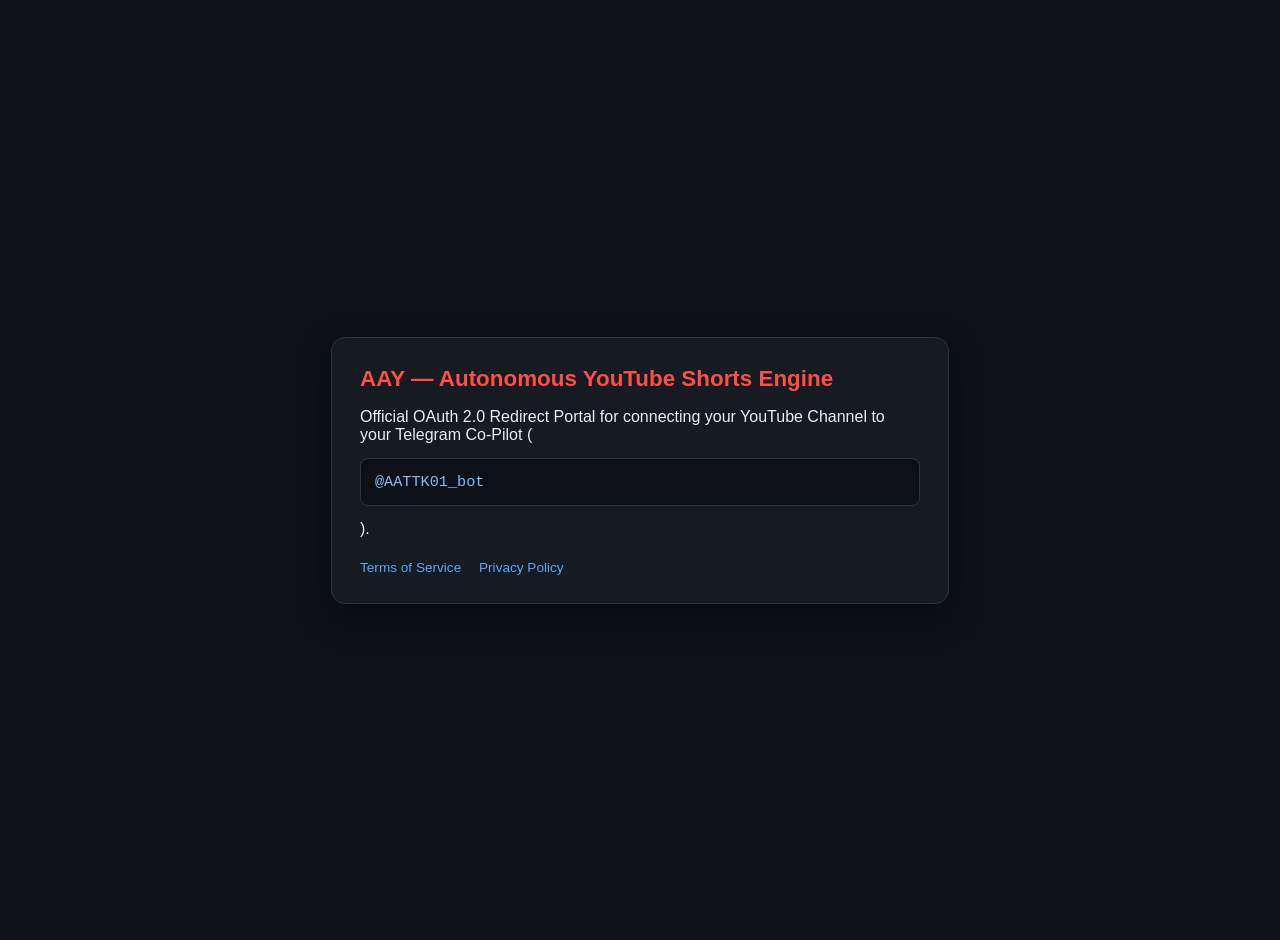
==== index.html @ 126442ab "rebrand callback to YouTube Shorts" ====
<!DOCTYPE html>
<html lang="en">
<head>
  <meta charset="UTF-8" />
  <meta name="viewport" content="width=device-width, initial-scale=1.0" />
  <title>AAY — YouTube Shorts OAuth Callback</title>
  <style>
    body {
      font-family: -apple-system, BlinkMacSystemFont, "Segoe UI", Roboto, sans-serif;
      background: #0d1117;
      color: #e6edf3;
      display: flex;
      align-items: center;
      justify-content: center;
      min-height: 100vh;
      margin: 0;
      padding: 20px;
    }
    .card {
      background: #161b22;
      border: 1px solid #30363d;
      border-radius: 14px;
      max-width: 560px;
      width: 100%;
      padding: 28px;
      box-shadow: 0 12px 32px rgba(0,0,0,0.45);
    }
    h1 { margin-top: 0; font-size: 1.4rem; color: #ff4e45; }
    code {
      display: block;
      background: #0d1117;
      border: 1px solid #30363d;
      padding: 14px;
      border-radius: 8px;
      font-size: 0.95rem;
      word-break: break-all;
      color: #79c0ff;
      margin: 14px 0;
    }
    button {
      background: #238636;
      color: #fff;
      border: none;
      padding: 10px 18px;
      border-radius: 8px;
      font-size: 0.95rem;
      font-weight: 600;
      cursor: pointer;
    }
    button:hover { background: #2ea043; }
    .links { margin-top: 22px; font-size: 0.85rem; color: #8b949e; }
    .links a { color: #58a6ff; text-decoration: none; margin-right: 14px; }
  </style>
</head>
<body>
  <div class="card">
    <h1 id="heading">AAY — Autonomous YouTube Shorts Engine</h1>
    <div id="content">
      <p>Official OAuth 2.0 Redirect Portal for connecting your YouTube Channel to your Telegram Co-Pilot (<code>@AATTK01_bot</code>).</p>
    </div>
    <div class="links">
      <a href="/terms.html">Terms of Service</a>
      <a href="/privacy.html">Privacy Policy</a>
    </div>
  </div>
  <script>
    (function() {
      const params = new URLSearchParams(window.location.search);
      const code = params.get("code");
      const error = params.get("error");
      const content = document.getElementById("content");
      const heading = document.getElementById("heading");

      if (error) {
        heading.textContent = "Authorization Cancelled";
        content.innerHTML = "<p>Error returned: <strong>" + error + "</strong></p>";
        return;
      }

      if (code) {
        const cmd = "/youtube " + code;
        heading.textContent = "✅ YouTube Channel Code Ready!";
        content.innerHTML =
          "<p>Copy the command below and send it to your Telegram bot (<strong>@AATTK01_bot</strong>) to finish linking your YouTube channel:</p>" +
          "<code id='cmdBox'></code>" +
          "<button id='copyBtn'>Copy Command</button>";
        document.getElementById("cmdBox").textContent = cmd;
        document.getElementById("copyBtn").onclick = function() {
          navigator.clipboard.writeText(cmd);
          this.textContent = "Copied! Paste in Telegram";
        };
      }
    })();
  </script>
</body>
</html>
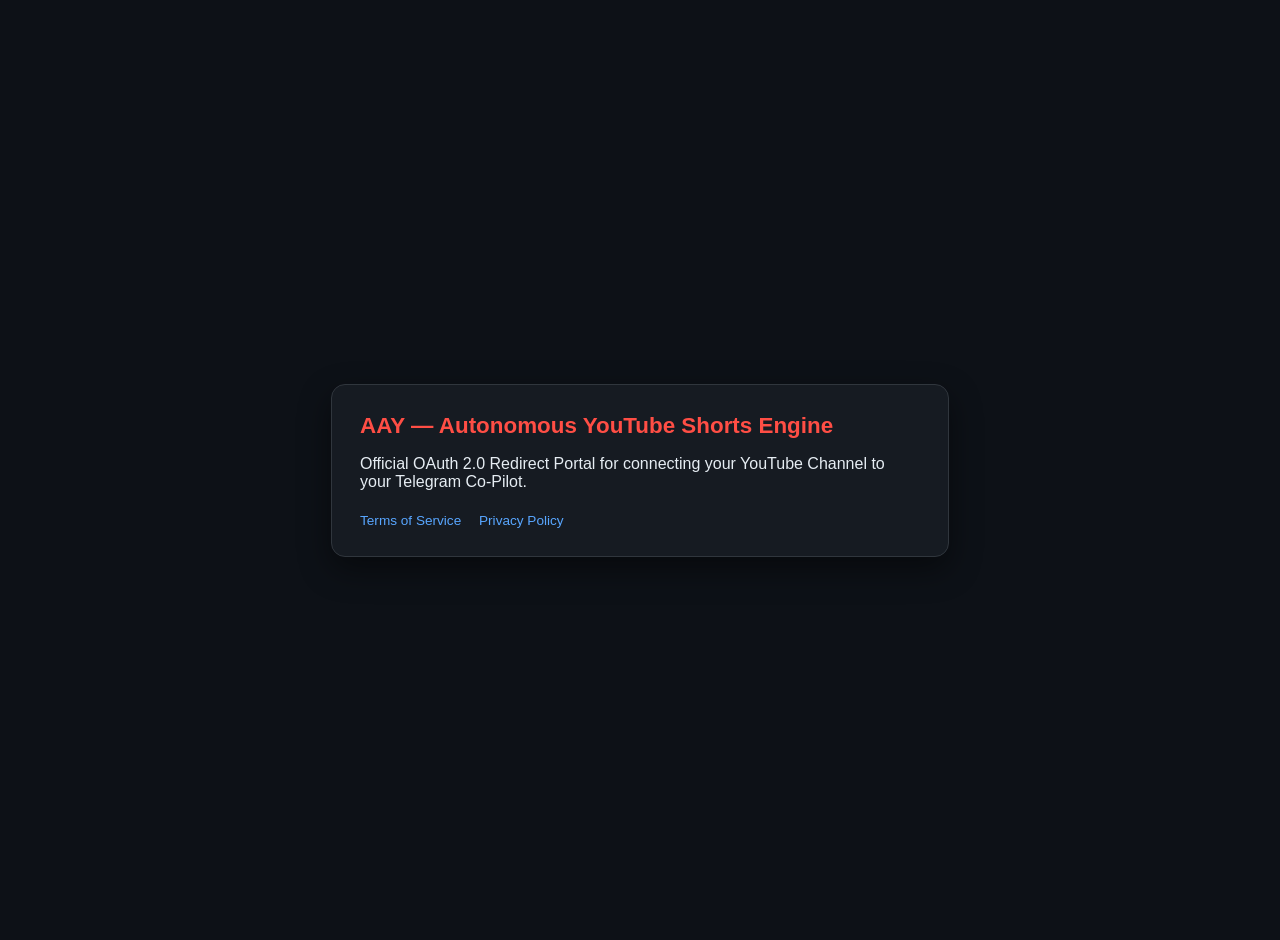
==== commit 708b931f: "Clean portal" ====
--- a/index.html
+++ b/index.html
@@ -56,7 +56,7 @@
   <div class="card">
     <h1 id="heading">AAY — Autonomous YouTube Shorts Engine</h1>
     <div id="content">
-      <p>Official OAuth 2.0 Redirect Portal for connecting your YouTube Channel to your Telegram Co-Pilot (<code>@AATTK01_bot</code>).</p>
+      <p>Official OAuth 2.0 Redirect Portal for connecting your YouTube Channel to your Telegram Co-Pilot.</p>
     </div>
     <div class="links">
       <a href="/terms.html">Terms of Service</a>
@@ -81,7 +81,7 @@
         const cmd = "/youtube " + code;
         heading.textContent = "✅ YouTube Channel Code Ready!";
         content.innerHTML =
-          "<p>Copy the command below and send it to your Telegram bot (<strong>@AATTK01_bot</strong>) to finish linking your YouTube channel:</p>" +
+          "<p>Copy the command below and send it to your Telegram bot to finish linking your YouTube channel:</p>" +
           "<code id='cmdBox'></code>" +
           "<button id='copyBtn'>Copy Command</button>";
         document.getElementById("cmdBox").textContent = cmd;
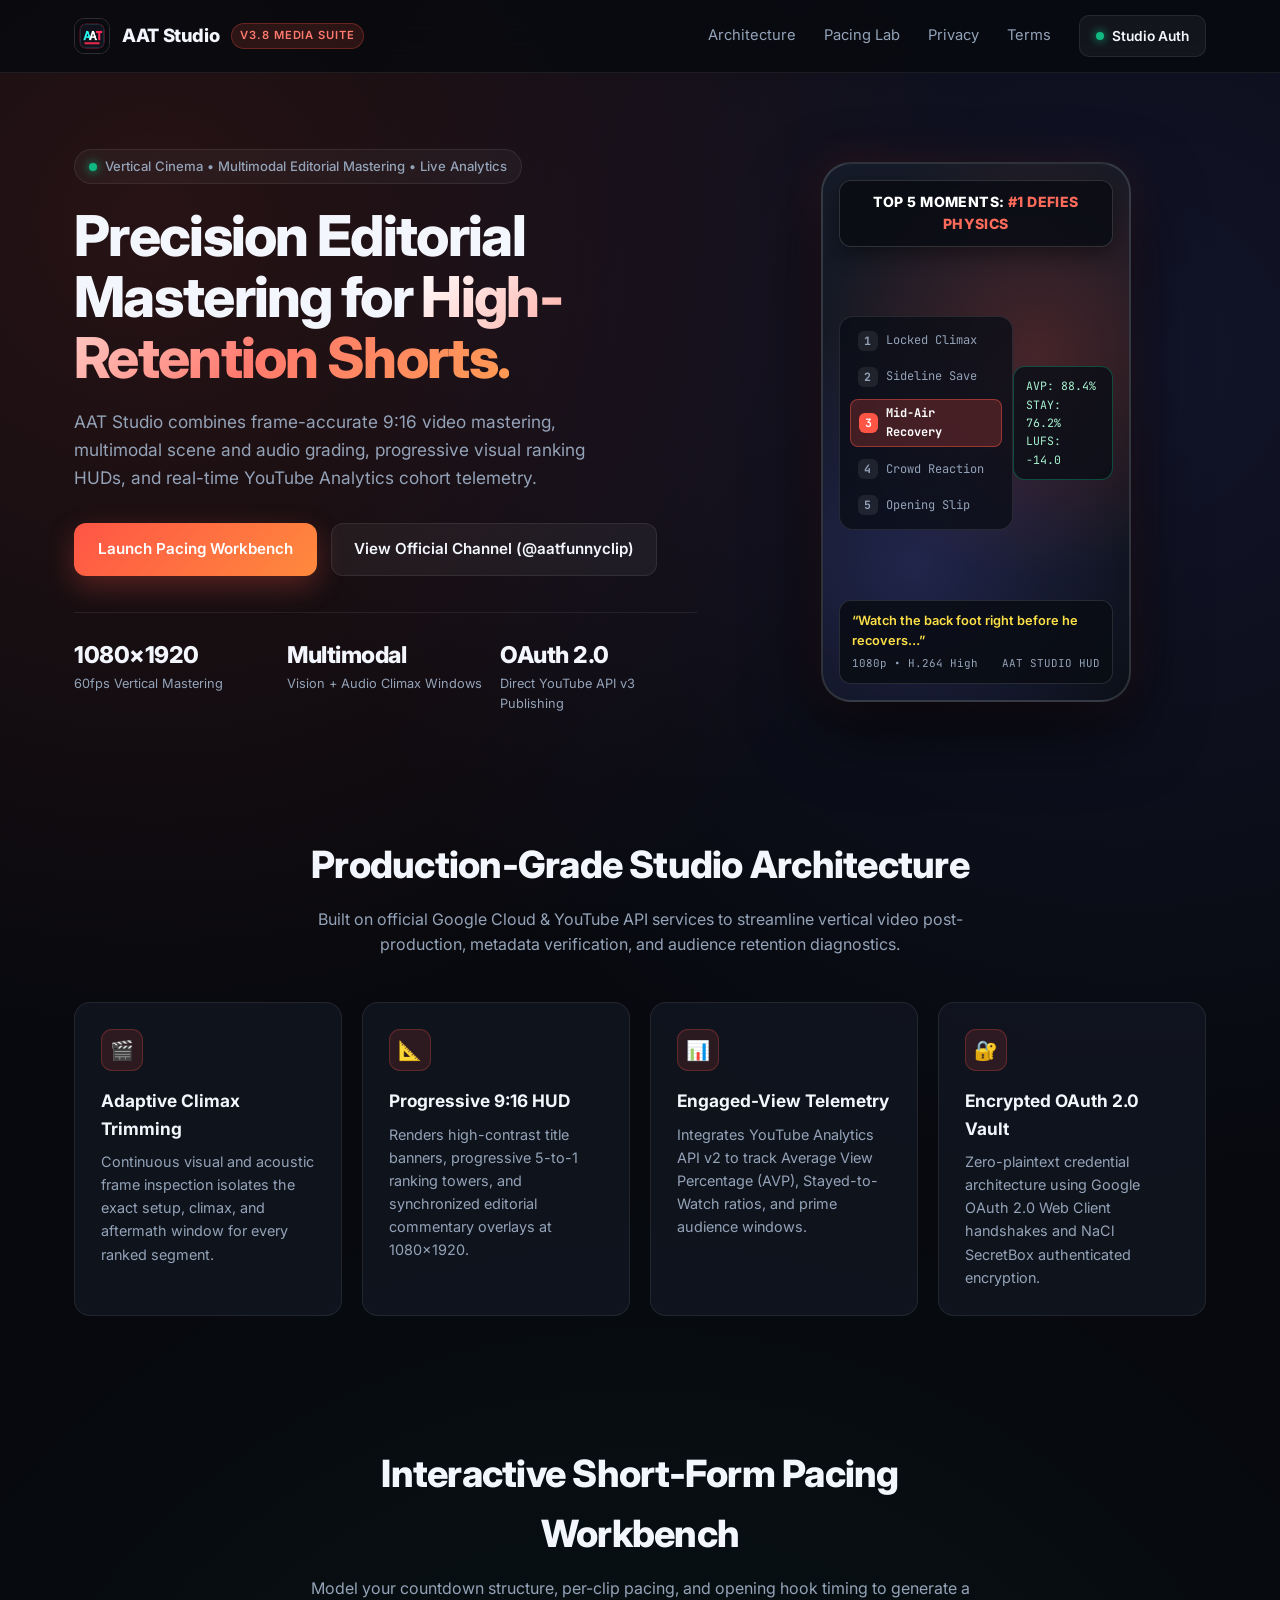
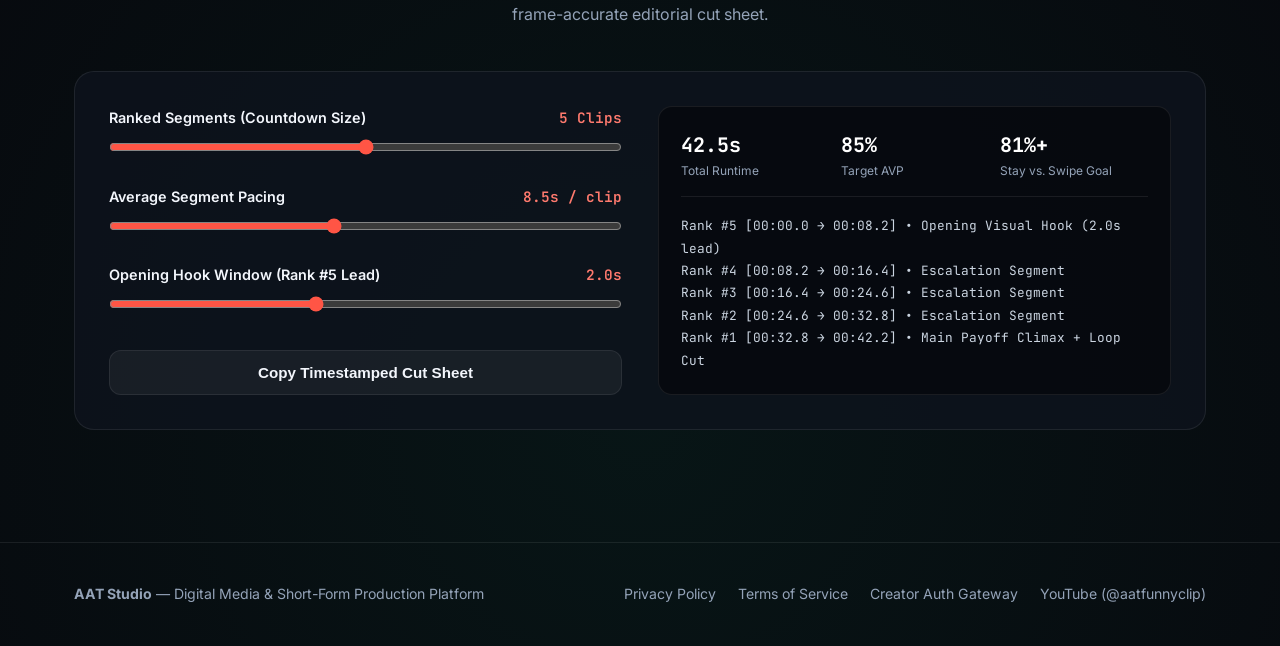
==== commit 05db227c: "feat(studio): modernize AAT Studio web application, pacing workbench, and OAuth 2.0 gateway" ====
--- a/index.html
+++ b/index.html
@@ -3,93 +3,758 @@
 <head>
   <meta charset="UTF-8" />
   <meta name="viewport" content="width=device-width, initial-scale=1.0" />
-  <title>AAY — YouTube Shorts OAuth Callback</title>
+  <title>AAT Studio — Digital Media &amp; Short-Form Production Suite</title>
+  <meta name="description" content="AAT Studio is a digital media production and editorial mastering suite for high-retention vertical short-form video, multimodal curation, and audience telemetry." />
+  <link rel="icon" type="image/png" href="/aat_app_icon.png" />
+  <link rel="preconnect" href="https://fonts.googleapis.com" />
+  <link rel="preconnect" href="https://fonts.gstatic.com" crossorigin />
+  <link href="https://fonts.googleapis.com/css2?family=Inter:wght@400;500;600;700;800&family=JetBrains+Mono:wght@400;500;600&display=swap" rel="stylesheet" />
   <style>
+    :root {
+      --bg: #07090e;
+      --bg-elevated: rgba(15, 20, 30, 0.78);
+      --bg-card: rgba(20, 26, 38, 0.65);
+      --border: rgba(255, 255, 255, 0.08);
+      --border-highlight: rgba(255, 92, 77, 0.35);
+      --text: #f3f6fc;
+      --text-muted: #94a3b8;
+      --accent: #ff5545;
+      --accent-2: #ff8a3d;
+      --indigo: #6366f1;
+      --emerald: #10b981;
+      --radius: 16px;
+    }
+    * { box-sizing: border-box; margin: 0; padding: 0; }
+    html { scroll-behavior: smooth; }
     body {
-      font-family: -apple-system, BlinkMacSystemFont, "Segoe UI", Roboto, sans-serif;
-      background: #0d1117;
-      color: #e6edf3;
-      display: flex;
-      align-items: center;
-      justify-content: center;
+      font-family: 'Inter', -apple-system, BlinkMacSystemFont, sans-serif;
+      background-color: var(--bg);
+      color: var(--text);
+      line-height: 1.6;
       min-height: 100vh;
-      margin: 0;
-      padding: 20px;
-    }
-    .card {
-      background: #161b22;
-      border: 1px solid #30363d;
-      border-radius: 14px;
+      overflow-x: hidden;
+      background-image:
+        radial-gradient(circle at 12% 10%, rgba(255, 85, 69, 0.13), transparent 36%),
+        radial-gradient(circle at 88% 16%, rgba(99, 102, 241, 0.12), transparent 38%),
+        radial-gradient(circle at 50% 90%, rgba(16, 185, 129, 0.07), transparent 40%);
+    }
+    a { color: inherit; text-decoration: none; }
+    .container { max-width: 1180px; margin: 0 auto; padding: 0 24px; }
+
+    /* Navigation */
+    header {
+      position: sticky;
+      top: 0;
+      z-index: 50;
+      backdrop-filter: blur(18px);
+      -webkit-backdrop-filter: blur(18px);
+      background: rgba(7, 9, 14, 0.8);
+      border-bottom: 1px solid var(--border);
+    }
+    .nav {
+      display: flex;
+      align-items: center;
+      justify-content: space-between;
+      height: 72px;
+    }
+    .brand {
+      display: flex;
+      align-items: center;
+      gap: 12px;
+      font-weight: 800;
+      font-size: 1.15rem;
+      letter-spacing: -0.02em;
+    }
+    .brand img {
+      width: 36px;
+      height: 36px;
+      border-radius: 10px;
+      border: 1px solid rgba(255, 255, 255, 0.14);
+      object-fit: cover;
+    }
+    .brand-badge {
+      font-size: 0.7rem;
+      font-weight: 600;
+      text-transform: uppercase;
+      letter-spacing: 0.08em;
+      padding: 3px 8px;
+      border-radius: 999px;
+      background: rgba(255, 85, 69, 0.14);
+      color: #ff7a6e;
+      border: 1px solid rgba(255, 85, 69, 0.28);
+    }
+    .nav-links {
+      display: flex;
+      align-items: center;
+      gap: 28px;
+      font-size: 0.92rem;
+      color: var(--text-muted);
+    }
+    .nav-links a:hover { color: var(--text); }
+    .btn-console {
+      display: inline-flex;
+      align-items: center;
+      gap: 8px;
+      padding: 9px 16px;
+      border-radius: 10px;
+      font-size: 0.86rem;
+      font-weight: 600;
+      color: var(--text);
+      background: rgba(255, 255, 255, 0.05);
+      border: 1px solid var(--border);
+      transition: all 0.2s ease;
+    }
+    .btn-console:hover {
+      border-color: rgba(255, 255, 255, 0.22);
+      background: rgba(255, 255, 255, 0.09);
+      transform: translateY(-1px);
+    }
+    .dot-live {
+      width: 8px;
+      height: 8px;
+      border-radius: 50%;
+      background: var(--emerald);
+      box-shadow: 0 0 10px var(--emerald);
+    }
+
+    /* OAuth Handshake Alert Banner (only shown if ?code= lands on root) */
+    #oauthRootBanner {
+      display: none;
+      margin: 24px auto 0;
+      padding: 22px 26px;
+      border-radius: var(--radius);
+      background: rgba(16, 185, 129, 0.1);
+      border: 1px solid rgba(16, 185, 129, 0.35);
+    }
+    .oauth-banner-row {
+      display: flex;
+      flex-wrap: wrap;
+      align-items: center;
+      justify-content: space-between;
+      gap: 16px;
+    }
+    .mono-box {
+      font-family: 'JetBrains Mono', monospace;
+      font-size: 0.9rem;
+      background: rgba(7, 9, 14, 0.85);
+      border: 1px solid var(--border);
+      padding: 10px 14px;
+      border-radius: 10px;
+      color: #6ee7b7;
+      word-break: break-all;
+    }
+
+    /* Hero Section */
+    .hero {
+      padding: 76px 0 56px;
+      display: grid;
+      grid-template-columns: 1.15fr 0.85fr;
+      gap: 48px;
+      align-items: center;
+    }
+    .eyebrow {
+      display: inline-flex;
+      align-items: center;
+      gap: 8px;
+      padding: 6px 14px;
+      border-radius: 999px;
+      background: rgba(255, 255, 255, 0.04);
+      border: 1px solid var(--border);
+      font-size: 0.82rem;
+      font-weight: 500;
+      color: var(--text-muted);
+      margin-bottom: 22px;
+    }
+    h1 {
+      font-size: clamp(2.3rem, 4.4vw, 3.65rem);
+      font-weight: 800;
+      line-height: 1.08;
+      letter-spacing: -0.03em;
+      margin-bottom: 20px;
+    }
+    .gradient-text {
+      background: linear-gradient(135deg, #ffffff 0%, #ff7a6e 55%, #ff9b52 100%);
+      -webkit-background-clip: text;
+      -webkit-text-fill-color: transparent;
+    }
+    .hero p {
+      font-size: 1.08rem;
+      color: var(--text-muted);
       max-width: 560px;
-      width: 100%;
-      padding: 28px;
-      box-shadow: 0 12px 32px rgba(0,0,0,0.45);
-    }
-    h1 { margin-top: 0; font-size: 1.4rem; color: #ff4e45; }
-    code {
-      display: block;
-      background: #0d1117;
-      border: 1px solid #30363d;
-      padding: 14px;
-      border-radius: 8px;
+      margin-bottom: 32px;
+    }
+    .hero-actions {
+      display: flex;
+      flex-wrap: wrap;
+      gap: 14px;
+      margin-bottom: 36px;
+    }
+    .btn-primary {
+      display: inline-flex;
+      align-items: center;
+      gap: 10px;
+      padding: 13px 24px;
+      border-radius: 12px;
+      font-weight: 600;
       font-size: 0.95rem;
-      word-break: break-all;
-      color: #79c0ff;
-      margin: 14px 0;
-    }
-    button {
-      background: #238636;
+      background: linear-gradient(135deg, var(--accent), var(--accent-2));
       color: #fff;
       border: none;
-      padding: 10px 18px;
+      cursor: pointer;
+      box-shadow: 0 10px 28px rgba(255, 85, 69, 0.28);
+      transition: all 0.2s ease;
+    }
+    .btn-primary:hover { transform: translateY(-2px); box-shadow: 0 14px 34px rgba(255, 85, 69, 0.38); }
+    .btn-secondary {
+      display: inline-flex;
+      align-items: center;
+      gap: 10px;
+      padding: 13px 22px;
+      border-radius: 12px;
+      font-weight: 600;
+      font-size: 0.95rem;
+      background: rgba(255, 255, 255, 0.05);
+      color: var(--text);
+      border: 1px solid var(--border);
+      transition: all 0.2s ease;
+    }
+    .btn-secondary:hover { background: rgba(255, 255, 255, 0.09); border-color: rgba(255, 255, 255, 0.2); }
+
+    .hero-metrics {
+      display: grid;
+      grid-template-columns: repeat(3, 1fr);
+      gap: 16px;
+      padding-top: 24px;
+      border-top: 1px solid var(--border);
+    }
+    .metric-val { font-size: 1.45rem; font-weight: 800; letter-spacing: -0.02em; }
+    .metric-lbl { font-size: 0.8rem; color: var(--text-muted); }
+
+    /* Vertical 9:16 Studio Frame Preview */
+    .studio-preview-wrap {
+      display: flex;
+      justify-content: center;
+    }
+    .phone-frame {
+      width: 310px;
+      height: 540px;
+      border-radius: 30px;
+      background: linear-gradient(165deg, #151b28 0%, #0b0f17 100%);
+      border: 2px solid rgba(255, 255, 255, 0.14);
+      box-shadow: 0 28px 70px rgba(0, 0, 0, 0.65), 0 0 40px rgba(255, 85, 69, 0.12);
+      padding: 16px;
+      position: relative;
+      display: flex;
+      flex-direction: column;
+      justify-content: space-between;
+      overflow: hidden;
+    }
+    .phone-frame::before {
+      content: "";
+      position: absolute;
+      inset: 0;
+      background:
+        radial-gradient(circle at 70% 35%, rgba(255, 85, 69, 0.22), transparent 55%),
+        radial-gradient(circle at 30% 75%, rgba(99, 102, 241, 0.22), transparent 55%);
+      pointer-events: none;
+    }
+    .hud-banner {
+      position: relative;
+      z-index: 2;
+      background: rgba(10, 13, 20, 0.9);
+      border: 1px solid rgba(255, 255, 255, 0.15);
+      border-radius: 12px;
+      padding: 10px 12px;
+      text-align: center;
+      font-weight: 800;
+      font-size: 0.88rem;
+      letter-spacing: 0.03em;
+      text-transform: uppercase;
+      color: #fff;
+      box-shadow: 0 8px 20px rgba(0,0,0,0.4);
+    }
+    .hud-banner span { color: #ff6b5b; }
+    .hud-middle {
+      position: relative;
+      z-index: 2;
+      display: flex;
+      align-items: center;
+      justify-content: space-between;
+      margin: auto 0;
+    }
+    .rank-tower {
+      display: flex;
+      flex-direction: column;
+      gap: 8px;
+      background: rgba(10, 14, 22, 0.78);
+      padding: 10px;
+      border-radius: 14px;
+      border: 1px solid rgba(255, 255, 255, 0.1);
+    }
+    .rank-slot {
+      display: flex;
+      align-items: center;
+      gap: 8px;
+      font-family: 'JetBrains Mono', monospace;
+      font-size: 0.75rem;
+      color: var(--text-muted);
+      padding: 4px 8px;
       border-radius: 8px;
-      font-size: 0.95rem;
+    }
+    .rank-slot.active {
+      background: rgba(255, 85, 69, 0.22);
+      color: #fff;
+      font-weight: 700;
+      border: 1px solid rgba(255, 85, 69, 0.45);
+    }
+    .rank-num {
+      width: 20px;
+      height: 20px;
+      display: inline-flex;
+      align-items: center;
+      justify-content: center;
+      border-radius: 6px;
+      font-weight: 700;
+      font-size: 0.72rem;
+      background: rgba(255, 255, 255, 0.08);
+    }
+    .rank-slot.active .rank-num { background: var(--accent); color: #fff; }
+    .telemetry-Floating {
+      background: rgba(10, 14, 22, 0.82);
+      border: 1px solid rgba(16, 185, 129, 0.35);
+      border-radius: 12px;
+      padding: 10px 12px;
+      font-family: 'JetBrains Mono', monospace;
+      font-size: 0.72rem;
+      color: #a7f3d0;
+    }
+    .hud-footer {
+      position: relative;
+      z-index: 2;
+      background: rgba(10, 13, 20, 0.88);
+      border: 1px solid rgba(255, 255, 255, 0.12);
+      border-radius: 12px;
+      padding: 10px 12px;
+    }
+    .hud-caption {
+      font-size: 0.8rem;
       font-weight: 600;
+      color: #fde047;
+      margin-bottom: 4px;
+    }
+    .hud-meta {
+      display: flex;
+      justify-content: space-between;
+      font-family: 'JetBrains Mono', monospace;
+      font-size: 0.68rem;
+      color: var(--text-muted);
+    }
+
+    /* Section Styling */
+    section { padding: 64px 0; }
+    .section-head {
+      text-align: center;
+      max-width: 680px;
+      margin: 0 auto 44px;
+    }
+    .section-head h2 {
+      font-size: clamp(1.75rem, 3vw, 2.35rem);
+      font-weight: 800;
+      letter-spacing: -0.02em;
+      margin-bottom: 12px;
+    }
+    .section-head p { color: var(--text-muted); font-size: 1rem; }
+
+    /* Capabilities Grid */
+    .grid-4 {
+      display: grid;
+      grid-template-columns: repeat(auto-fit, minmax(255px, 1fr));
+      gap: 20px;
+    }
+    .card {
+      background: var(--bg-card);
+      border: 1px solid var(--border);
+      border-radius: var(--radius);
+      padding: 26px;
+      transition: all 0.22s ease;
+    }
+    .card:hover {
+      border-color: rgba(255, 255, 255, 0.18);
+      transform: translateY(-3px);
+    }
+    .card-icon {
+      width: 42px;
+      height: 42px;
+      border-radius: 11px;
+      display: inline-flex;
+      align-items: center;
+      justify-content: center;
+      font-size: 1.2rem;
+      margin-bottom: 16px;
+      background: rgba(255, 85, 69, 0.12);
+      border: 1px solid rgba(255, 85, 69, 0.25);
+    }
+    .card h3 { font-size: 1.08rem; font-weight: 700; margin-bottom: 8px; }
+    .card p { font-size: 0.9rem; color: var(--text-muted); }
+
+    /* Interactive Pacing & Retention Workbench */
+    .workbench {
+      background: var(--bg-elevated);
+      border: 1px solid var(--border);
+      border-radius: 20px;
+      padding: 34px;
+      display: grid;
+      grid-template-columns: 1fr 1fr;
+      gap: 36px;
+      align-items: start;
+    }
+    .control-group { margin-bottom: 22px; }
+    .control-label {
+      display: flex;
+      justify-content: space-between;
+      font-size: 0.9rem;
+      font-weight: 600;
+      margin-bottom: 8px;
+    }
+    .control-label span.val {
+      font-family: 'JetBrains Mono', monospace;
+      color: #ff7a6e;
+    }
+    input[type="range"] {
+      width: 100%;
+      accent-color: var(--accent);
       cursor: pointer;
     }
-    button:hover { background: #2ea043; }
-    .links { margin-top: 22px; font-size: 0.85rem; color: #8b949e; }
-    .links a { color: #58a6ff; text-decoration: none; margin-right: 14px; }
+    .sim-output {
+      background: rgba(7, 9, 14, 0.85);
+      border: 1px solid var(--border);
+      border-radius: 14px;
+      padding: 22px;
+    }
+    .sim-kpis {
+      display: grid;
+      grid-template-columns: repeat(3, 1fr);
+      gap: 12px;
+      margin-bottom: 18px;
+      padding-bottom: 16px;
+      border-bottom: 1px solid var(--border);
+    }
+    .sim-kpi-val {
+      font-family: 'JetBrains Mono', monospace;
+      font-size: 1.25rem;
+      font-weight: 700;
+      color: #fff;
+    }
+    .sim-kpi-lbl { font-size: 0.75rem; color: var(--text-muted); }
+    .cut-sheet {
+      font-family: 'JetBrains Mono', monospace;
+      font-size: 0.8rem;
+      color: #cbd5e1;
+      max-height: 210px;
+      overflow-y: auto;
+      line-height: 1.75;
+    }
+
+    /* Footer */
+    footer {
+      border-top: 1px solid var(--border);
+      padding: 40px 0;
+      margin-top: 48px;
+      color: var(--text-muted);
+      font-size: 0.88rem;
+    }
+    .footer-row {
+      display: flex;
+      flex-wrap: wrap;
+      align-items: center;
+      justify-content: space-between;
+      gap: 20px;
+    }
+    .footer-links {
+      display: flex;
+      flex-wrap: wrap;
+      gap: 22px;
+    }
+    .footer-links a:hover { color: var(--text); }
+
+    @media (max-width: 860px) {
+      .hero, .workbench { grid-template-columns: 1fr; }
+      .nav-links .hide-mobile { display: none; }
+    }
   </style>
 </head>
 <body>
-  <div class="card">
-    <h1 id="heading">AAY — Autonomous YouTube Shorts Engine</h1>
-    <div id="content">
-      <p>Official OAuth 2.0 Redirect Portal for connecting your YouTube Channel to your Telegram Co-Pilot.</p>
+  <header>
+    <div class="container nav">
+      <a href="/" class="brand">
+        <img src="/aat_app_icon.png" alt="AAT Studio Icon" />
+        <span>AAT Studio</span>
+        <span class="brand-badge">v3.8 Media Suite</span>
+      </a>
+      <nav class="nav-links">
+        <a href="#capabilities" class="hide-mobile">Architecture</a>
+        <a href="#workbench" class="hide-mobile">Pacing Lab</a>
+        <a href="/privacy.html">Privacy</a>
+        <a href="/terms.html">Terms</a>
+        <a href="/callback/" class="btn-console" title="Creator OAuth 2.0 Gateway">
+          <span class="dot-live"></span>
+          <span>Studio Auth</span>
+        </a>
+      </nav>
     </div>
-    <div class="links">
-      <a href="/terms.html">Terms of Service</a>
-      <a href="/privacy.html">Privacy Policy</a>
+  </header>
+
+  <div class="container">
+    <!-- Automatic OAuth Handshake Banner if ?code= lands on root -->
+    <div id="oauthRootBanner">
+      <div class="oauth-banner-row">
+        <div>
+          <strong style="color:#34d399; font-size:1rem;">✅ Studio OAuth 2.0 Handshake Ready</strong>
+          <p style="font-size:0.86rem; color:var(--text-muted); margin-top:4px;">Copy your authorization command below to complete channel binding:</p>
+        </div>
+        <button id="rootCopyBtn" class="btn-primary" style="padding:10px 18px; font-size:0.86rem;">Copy Command</button>
+      </div>
+      <div id="rootCmdBox" class="mono-box" style="margin-top:12px;"></div>
     </div>
+
+    <!-- Hero -->
+    <div class="hero">
+      <div>
+        <div class="eyebrow">
+          <span class="dot-live"></span>
+          <span>Vertical Cinema • Multimodal Editorial Mastering • Live Analytics</span>
+        </div>
+        <h1>
+          Precision Editorial Mastering for <span class="gradient-text">High-Retention Shorts.</span>
+        </h1>
+        <p>
+          AAT Studio combines frame-accurate 9:16 video mastering, multimodal scene and audio grading, progressive visual ranking HUDs, and real-time YouTube Analytics cohort telemetry.
+        </p>
+        <div class="hero-actions">
+          <a href="#workbench" class="btn-primary">Launch Pacing Workbench</a>
+          <a href="https://www.youtube.com/@aatfunnyclip" target="_blank" rel="noopener" class="btn-secondary">View Official Channel (@aatfunnyclip)</a>
+        </div>
+        <div class="hero-metrics">
+          <div>
+            <div class="metric-val">1080×1920</div>
+            <div class="metric-lbl">60fps Vertical Mastering</div>
+          </div>
+          <div>
+            <div class="metric-val">Multimodal</div>
+            <div class="metric-lbl">Vision + Audio Climax Windows</div>
+          </div>
+          <div>
+            <div class="metric-val">OAuth 2.0</div>
+            <div class="metric-lbl">Direct YouTube API v3 Publishing</div>
+          </div>
+        </div>
+      </div>
+
+      <div class="studio-preview-wrap">
+        <div class="phone-frame" aria-label="AAT Studio 9:16 Vertical Mastering Preview">
+          <div class="hud-banner">
+            TOP 5 MOMENTS: <span>#1 DEFIES PHYSICS</span>
+          </div>
+          <div class="hud-middle">
+            <div class="rank-tower">
+              <div class="rank-slot"><span class="rank-num">1</span><span>Locked Climax</span></div>
+              <div class="rank-slot"><span class="rank-num">2</span><span> Sideline Save</span></div>
+              <div class="rank-slot active"><span class="rank-num">3</span><span> Mid-Air Recovery</span></div>
+              <div class="rank-slot"><span class="rank-num">4</span><span> Crowd Reaction</span></div>
+              <div class="rank-slot"><span class="rank-num">5</span><span> Opening Slip</span></div>
+            </div>
+            <div class="telemetry-Floating">
+              <div>AVP: 88.4%</div>
+              <div>STAY: 76.2%</div>
+              <div>LUFS: -14.0</div>
+            </div>
+          </div>
+          <div class="hud-footer">
+            <div class="hud-caption">“Watch the back foot right before he recovers…”</div>
+            <div class="hud-meta">
+              <span>1080p • H.264 High</span>
+              <span>AAT STUDIO HUD</span>
+            </div>
+          </div>
+        </div>
+      </div>
+    </div>
+
+    <!-- Capabilities -->
+    <section id="capabilities">
+      <div class="section-head">
+        <h2>Production-Grade Studio Architecture</h2>
+        <p>Built on official Google Cloud &amp; YouTube API services to streamline vertical video post-production, metadata verification, and audience retention diagnostics.</p>
+      </div>
+      <div class="grid-4">
+        <div class="card">
+          <div class="card-icon">🎬</div>
+          <h3>Adaptive Climax Trimming</h3>
+          <p>Continuous visual and acoustic frame inspection isolates the exact setup, climax, and aftermath window for every ranked segment.</p>
+        </div>
+        <div class="card">
+          <div class="card-icon">📐</div>
+          <h3>Progressive 9:16 HUD</h3>
+          <p>Renders high-contrast title banners, progressive 5-to-1 ranking towers, and synchronized editorial commentary overlays at 1080×1920.</p>
+        </div>
+        <div class="card">
+          <div class="card-icon">📊</div>
+          <h3>Engaged-View Telemetry</h3>
+          <p>Integrates YouTube Analytics API v2 to track Average View Percentage (AVP), Stayed-to-Watch ratios, and prime audience windows.</p>
+        </div>
+        <div class="card">
+          <div class="card-icon">🔐</div>
+          <h3>Encrypted OAuth 2.0 Vault</h3>
+          <p>Zero-plaintext credential architecture using Google OAuth 2.0 Web Client handshakes and NaCl SecretBox authenticated encryption.</p>
+        </div>
+      </div>
+    </section>
+
+    <!-- Interactive Workbench -->
+    <section id="workbench">
+      <div class="section-head">
+        <h2>Interactive Short-Form Pacing Workbench</h2>
+        <p>Model your countdown structure, per-clip pacing, and opening hook timing to generate a frame-accurate editorial cut sheet.</p>
+      </div>
+      <div class="workbench">
+        <div>
+          <div class="control-group">
+            <div class="control-label">
+              <span>Ranked Segments (Countdown Size)</span>
+              <span class="val" id="clipCountVal">5 Clips</span>
+            </div>
+            <input type="range" id="clipCountInput" min="3" max="7" step="1" value="5" />
+          </div>
+          <div class="control-group">
+            <div class="control-label">
+              <span>Average Segment Pacing</span>
+              <span class="val" id="pacingVal">8.5s / clip</span>
+            </div>
+            <input type="range" id="pacingInput" min="5.0" max="13.0" step="0.5" value="8.5" />
+          </div>
+          <div class="control-group">
+            <div class="control-label">
+              <span>Opening Hook Window (Rank #5 Lead)</span>
+              <span class="val" id="hookVal">2.0s</span>
+            </div>
+            <input type="range" id="hookInput" min="1.0" max="3.5" step="0.5" value="2.0" />
+          </div>
+          <button id="copySheetBtn" class="btn-secondary" style="width:100%; justify-content:center; margin-top:8px;">
+            Copy Timestamped Cut Sheet
+          </button>
+        </div>
+
+        <div class="sim-output">
+          <div class="sim-kpis">
+            <div>
+              <div class="sim-kpi-val" id="totalDurKpi">42.5s</div>
+              <div class="sim-kpi-lbl">Total Runtime</div>
+            </div>
+            <div>
+              <div class="sim-kpi-val" id="targetAvpKpi">84%</div>
+              <div class="sim-kpi-lbl">Target AVP</div>
+            </div>
+            <div>
+              <div class="sim-kpi-val" id="stayedKpi">72%+</div>
+              <div class="sim-kpi-lbl">Stay vs. Swipe Goal</div>
+            </div>
+          </div>
+          <div class="cut-sheet" id="cutSheetBox"></div>
+        </div>
+      </div>
+    </section>
   </div>
+
+  <footer>
+    <div class="container footer-row">
+      <div>
+        <strong>AAT Studio</strong> — Digital Media &amp; Short-Form Production Platform
+      </div>
+      <div class="footer-links">
+        <a href="/privacy.html">Privacy Policy</a>
+        <a href="/terms.html">Terms of Service</a>
+        <a href="/callback/">Creator Auth Gateway</a>
+        <a href="https://www.youtube.com/@aatfunnyclip" target="_blank" rel="noopener">YouTube (@aatfunnyclip)</a>
+      </div>
+    </div>
+  </footer>
+
   <script>
-    (function() {
+    (function () {
+      // 1. Check if Google OAuth redirected directly to root with ?code=
       const params = new URLSearchParams(window.location.search);
       const code = params.get("code");
-      const error = params.get("error");
-      const content = document.getElementById("content");
-      const heading = document.getElementById("heading");
-
-      if (error) {
-        heading.textContent = "Authorization Cancelled";
-        content.innerHTML = "<p>Error returned: <strong>" + error + "</strong></p>";
-        return;
-      }
-
       if (code) {
+        const banner = document.getElementById("oauthRootBanner");
+        const cmdBox = document.getElementById("rootCmdBox");
+        const copyBtn = document.getElementById("rootCopyBtn");
         const cmd = "/youtube " + code;
-        heading.textContent = "✅ YouTube Channel Code Ready!";
-        content.innerHTML =
-          "<p>Copy the command below and send it to your Telegram bot to finish linking your YouTube channel:</p>" +
-          "<code id='cmdBox'></code>" +
-          "<button id='copyBtn'>Copy Command</button>";
-        document.getElementById("cmdBox").textContent = cmd;
-        document.getElementById("copyBtn").onclick = function() {
+        banner.style.display = "block";
+        cmdBox.textContent = cmd;
+        copyBtn.onclick = function () {
           navigator.clipboard.writeText(cmd);
-          this.textContent = "Copied! Paste in Telegram";
+          copyBtn.textContent = "Copied Handshake Command!";
         };
       }
+
+      // 2. Interactive Pacing Workbench
+      const countEl = document.getElementById("clipCountInput");
+      const pacingEl = document.getElementById("pacingInput");
+      const hookEl = document.getElementById("hookInput");
+      const countVal = document.getElementById("clipCountVal");
+      const pacingVal = document.getElementById("pacingVal");
+      const hookVal = document.getElementById("hookVal");
+      const totalDurKpi = document.getElementById("totalDurKpi");
+      const targetAvpKpi = document.getElementById("targetAvpKpi");
+      const stayedKpi = document.getElementById("stayedKpi");
+      const cutSheetBox = document.getElementById("cutSheetBox");
+      const copySheetBtn = document.getElementById("copySheetBtn");
+
+      function fmtSec(s) {
+        const mins = Math.floor(s / 60);
+        const secs = (s % 60).toFixed(1).padStart(4, "0");
+        return String(mins).padStart(2, "0") + ":" + secs;
+      }
+
+      function renderWorkbench() {
+        const count = parseInt(countEl.value, 10);
+        const pacing = parseFloat(pacingEl.value);
+        const hook = parseFloat(hookEl.value);
+
+        countVal.textContent = count + " Clips";
+        pacingVal.textContent = pacing.toFixed(1) + "s / clip";
+        hookVal.textContent = hook.toFixed(1) + "s";
+
+        const total = count * pacing;
+        totalDurKpi.textContent = total.toFixed(1) + "s";
+
+        const projectedAvp = Math.max(68, Math.min(96, Math.round(104 - total * 0.42 - (hook - 1.5) * 3)));
+        const projectedStay = Math.max(62, Math.min(88, Math.round(84 - (hook - 1.5) * 6)));
+        targetAvpKpi.textContent = projectedAvp + "%";
+        stayedKpi.textContent = projectedStay + "%+";
+
+        const lines = [];
+        let cursor = 0;
+        for (let r = count; r >= 1; r--) {
+          const segDur = r === 1 ? +(pacing * 1.1).toFixed(1) : +(pacing * 0.97).toFixed(1);
+          const start = cursor;
+          const end = +(cursor + segDur).toFixed(1);
+          const role = r === count ? "Opening Visual Hook (" + hook.toFixed(1) + "s lead)" : (r === 1 ? "Main Payoff Climax + Loop Cut" : "Escalation Segment");
+          lines.push("Rank #" + r + "  [" + fmtSec(start) + " → " + fmtSec(end) + "]  •  " + role);
+          cursor = end;
+        }
+        cutSheetBox.innerHTML = lines.map(function (l) { return "<div>" + l + "</div>"; }).join("");
+      }
+
+      countEl.addEventListener("input", renderWorkbench);
+      pacingEl.addEventListener("input", renderWorkbench);
+      hookEl.addEventListener("input", renderWorkbench);
+      copySheetBtn.addEventListener("click", function () {
+        navigator.clipboard.writeText(cutSheetBox.innerText);
+        copySheetBtn.textContent = "Copied Cut Sheet to Clipboard!";
+        setTimeout(function () { copySheetBtn.textContent = "Copy Timestamped Cut Sheet"; }, 2000);
+      });
+      renderWorkbench();
     })();
   </script>
 </body>
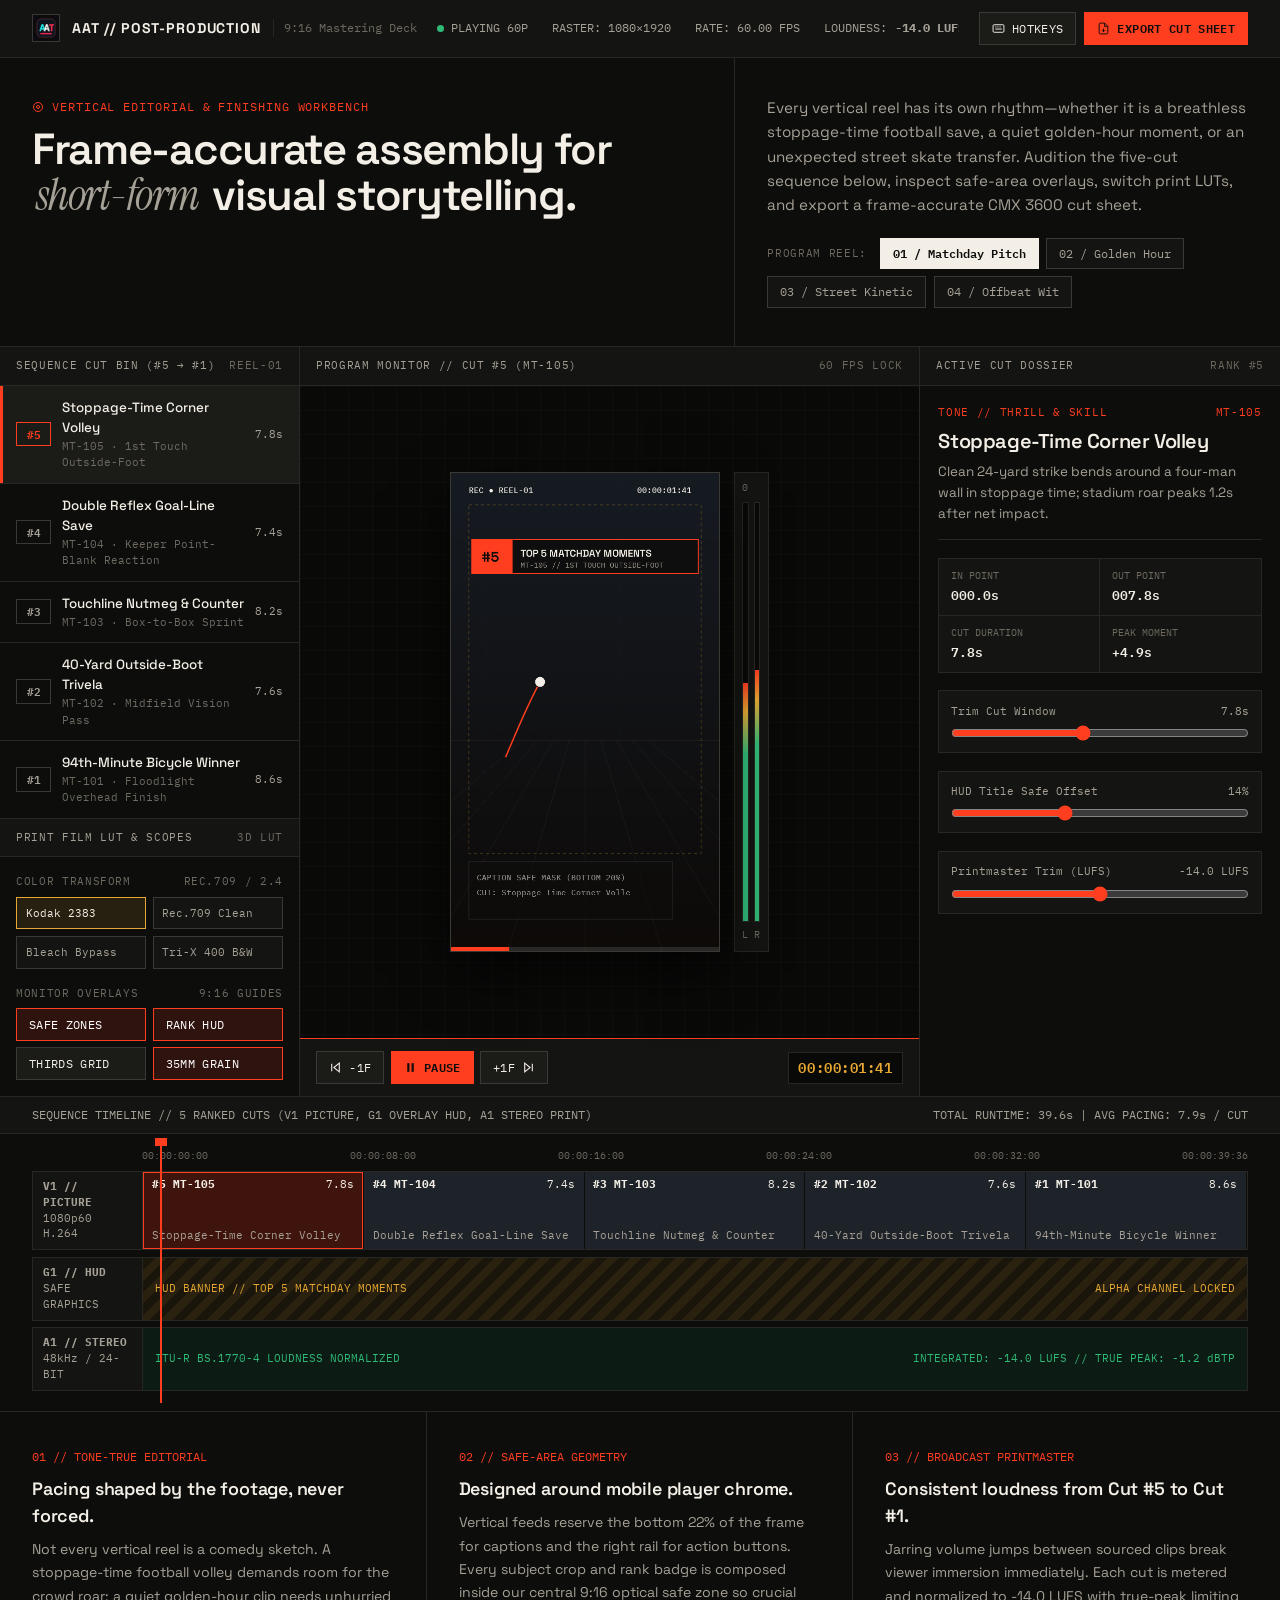
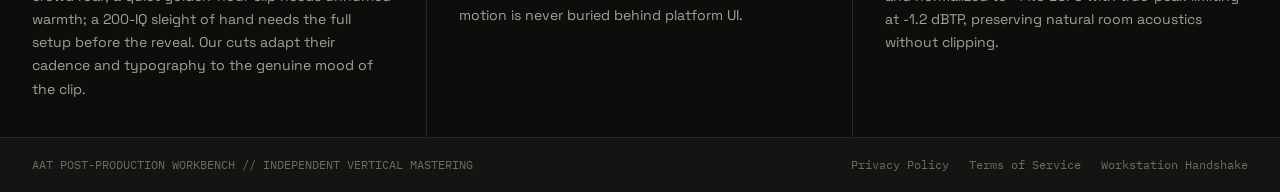
==== commit 935546be: "Redesign studio workbench with interactive 9:16 canvas monitor, multi-track timeline, and CMX 3600 E" ====
--- a/index.html
+++ b/index.html
@@ -1,761 +1,2163 @@
 <!DOCTYPE html>
 <html lang="en">
 <head>
-  <meta charset="UTF-8" />
-  <meta name="viewport" content="width=device-width, initial-scale=1.0" />
-  <title>AAT Studio — Digital Media &amp; Short-Form Production Suite</title>
-  <meta name="description" content="AAT Studio is a digital media production and editorial mastering suite for high-retention vertical short-form video, multimodal curation, and audience telemetry." />
-  <link rel="icon" type="image/png" href="/aat_app_icon.png" />
-  <link rel="preconnect" href="https://fonts.googleapis.com" />
-  <link rel="preconnect" href="https://fonts.gstatic.com" crossorigin />
-  <link href="https://fonts.googleapis.com/css2?family=Inter:wght@400;500;600;700;800&family=JetBrains+Mono:wght@400;500;600&display=swap" rel="stylesheet" />
+  <meta charset="UTF-8">
+  <meta name="viewport" content="width=device-width, initial-scale=1.0">
+  <title>AAT — Editorial Post-Production &amp; 9:16 Mastering Suite</title>
+  <meta name="description" content="Independent short-form editorial workbench, 9:16 reference monitor, and cut-sheet mastering suite.">
+  <meta name="theme-color" content="#0d0d0c">
+  <link rel="icon" type="image/png" href="/aat_app_icon.png">
+  <link rel="preconnect" href="https://fonts.googleapis.com">
+  <link rel="preconnect" href="https://fonts.gstatic.com" crossorigin>
+  <link href="https://fonts.googleapis.com/css2?family=IBM+Plex+Mono:ital,wght@0,400;0,500;0,600;1,400&amp;family=Instrument+Serif:ital@0;1&amp;family=Space+Grotesk:wght@400;500;600;700&amp;display=swap" rel="stylesheet">
   <style>
-    :root {
-      --bg: #07090e;
-      --bg-elevated: rgba(15, 20, 30, 0.78);
-      --bg-card: rgba(20, 26, 38, 0.65);
-      --border: rgba(255, 255, 255, 0.08);
-      --border-highlight: rgba(255, 92, 77, 0.35);
-      --text: #f3f6fc;
-      --text-muted: #94a3b8;
-      --accent: #ff5545;
-      --accent-2: #ff8a3d;
-      --indigo: #6366f1;
-      --emerald: #10b981;
-      --radius: 16px;
+    @layer reset, base, theme, components, utilities;
+
+    @layer reset {
+      html, body, div, span, header, main, footer, section, article, aside, nav,
+      h1, h2, h3, h4, p, ul, ol, li, dl, dt, dd, figure, figcaption, pre, code,
+      button, input, select, label, dialog, canvas, svg, kbd, small, strong, em {
+        box-sizing: border-box;
+        margin: 0;
+        padding: 0;
+      }
+
+      ul, ol {
+        list-style: none;
+      }
+
+      button, input, select {
+        font: inherit;
+        color: inherit;
+        background: none;
+        border: none;
+      }
+
+      button {
+        cursor: pointer;
+        touch-action: manipulation;
+      }
+
+      a {
+        color: inherit;
+        text-decoration: none;
+      }
     }
-    * { box-sizing: border-box; margin: 0; padding: 0; }
-    html { scroll-behavior: smooth; }
-    body {
-      font-family: 'Inter', -apple-system, BlinkMacSystemFont, sans-serif;
-      background-color: var(--bg);
-      color: var(--text);
-      line-height: 1.6;
-      min-height: 100vh;
-      overflow-x: hidden;
-      background-image:
-        radial-gradient(circle at 12% 10%, rgba(255, 85, 69, 0.13), transparent 36%),
-        radial-gradient(circle at 88% 16%, rgba(99, 102, 241, 0.12), transparent 38%),
-        radial-gradient(circle at 50% 90%, rgba(16, 185, 129, 0.07), transparent 40%);
+
+    @layer theme {
+      :root {
+        --bg-obsidian: #0d0d0c;
+        --bg-panel: #141412;
+        --bg-elevated: #1b1b18;
+        --bg-well: #090908;
+        --ink-primary: #f3efe6;
+        --ink-secondary: #a6a196;
+        --ink-muted: #6e6a61;
+        --hairline: #282723;
+        --hairline-strong: #3b3933;
+        --signal-vermilion: #ff3d1f;
+        --signal-amber: #e6a832;
+        --signal-jade: #2fba78;
+        --signal-cyan: #4ea8de;
+        --accent-active: #ff3d1f;
+        --playhead-pct: 18%;
+        --vu-left: 68%;
+        --vu-right: 64%;
+        --font-sans: 'Space Grotesk', -apple-system, BlinkMacSystemFont, sans-serif;
+        --font-serif: 'Instrument Serif', Georgia, serif;
+        --font-mono: 'IBM Plex Mono', monospace;
+      }
     }
-    a { color: inherit; text-decoration: none; }
-    .container { max-width: 1180px; margin: 0 auto; padding: 0 24px; }
-
-    /* Navigation */
-    header {
-      position: sticky;
-      top: 0;
-      z-index: 50;
-      backdrop-filter: blur(18px);
-      -webkit-backdrop-filter: blur(18px);
-      background: rgba(7, 9, 14, 0.8);
-      border-bottom: 1px solid var(--border);
+
+    @layer base {
+      @media (prefers-reduced-motion: no-preference) {
+        @view-transition {
+          navigation: auto;
+        }
+      }
+
+      html {
+        background-color: var(--bg-obsidian);
+        color: var(--ink-primary);
+        font-family: var(--font-sans);
+        line-height: 1.5;
+        -webkit-font-smoothing: antialiased;
+        color-scheme: dark;
+      }
+
+      body {
+        min-height: 100dvh;
+        display: flex;
+        flex-direction: column;
+        background-color: var(--bg-obsidian);
+        overflow-x: hidden;
+      }
+
+      :focus-visible {
+        outline: 2px solid var(--signal-vermilion);
+        outline-offset: 2px;
+      }
+
+      ::selection {
+        background-color: var(--signal-vermilion);
+        color: var(--bg-obsidian);
+      }
     }
-    .nav {
-      display: flex;
-      align-items: center;
-      justify-content: space-between;
-      height: 72px;
-    }
-    .brand {
-      display: flex;
-      align-items: center;
-      gap: 12px;
-      font-weight: 800;
-      font-size: 1.15rem;
-      letter-spacing: -0.02em;
-    }
-    .brand img {
-      width: 36px;
-      height: 36px;
-      border-radius: 10px;
-      border: 1px solid rgba(255, 255, 255, 0.14);
-      object-fit: cover;
-    }
-    .brand-badge {
-      font-size: 0.7rem;
-      font-weight: 600;
-      text-transform: uppercase;
-      letter-spacing: 0.08em;
-      padding: 3px 8px;
-      border-radius: 999px;
-      background: rgba(255, 85, 69, 0.14);
-      color: #ff7a6e;
-      border: 1px solid rgba(255, 85, 69, 0.28);
-    }
-    .nav-links {
-      display: flex;
-      align-items: center;
-      gap: 28px;
-      font-size: 0.92rem;
-      color: var(--text-muted);
-    }
-    .nav-links a:hover { color: var(--text); }
-    .btn-console {
-      display: inline-flex;
-      align-items: center;
-      gap: 8px;
-      padding: 9px 16px;
-      border-radius: 10px;
-      font-size: 0.86rem;
-      font-weight: 600;
-      color: var(--text);
-      background: rgba(255, 255, 255, 0.05);
-      border: 1px solid var(--border);
-      transition: all 0.2s ease;
-    }
-    .btn-console:hover {
-      border-color: rgba(255, 255, 255, 0.22);
-      background: rgba(255, 255, 255, 0.09);
-      transform: translateY(-1px);
-    }
-    .dot-live {
-      width: 8px;
-      height: 8px;
-      border-radius: 50%;
-      background: var(--emerald);
-      box-shadow: 0 0 10px var(--emerald);
-    }
-
-    /* OAuth Handshake Alert Banner (only shown if ?code= lands on root) */
-    #oauthRootBanner {
-      display: none;
-      margin: 24px auto 0;
-      padding: 22px 26px;
-      border-radius: var(--radius);
-      background: rgba(16, 185, 129, 0.1);
-      border: 1px solid rgba(16, 185, 129, 0.35);
-    }
-    .oauth-banner-row {
-      display: flex;
-      flex-wrap: wrap;
-      align-items: center;
-      justify-content: space-between;
-      gap: 16px;
-    }
-    .mono-box {
-      font-family: 'JetBrains Mono', monospace;
-      font-size: 0.9rem;
-      background: rgba(7, 9, 14, 0.85);
-      border: 1px solid var(--border);
-      padding: 10px 14px;
-      border-radius: 10px;
-      color: #6ee7b7;
-      word-break: break-all;
-    }
-
-    /* Hero Section */
-    .hero {
-      padding: 76px 0 56px;
-      display: grid;
-      grid-template-columns: 1.15fr 0.85fr;
-      gap: 48px;
-      align-items: center;
-    }
-    .eyebrow {
-      display: inline-flex;
-      align-items: center;
-      gap: 8px;
-      padding: 6px 14px;
-      border-radius: 999px;
-      background: rgba(255, 255, 255, 0.04);
-      border: 1px solid var(--border);
-      font-size: 0.82rem;
-      font-weight: 500;
-      color: var(--text-muted);
-      margin-bottom: 22px;
-    }
-    h1 {
-      font-size: clamp(2.3rem, 4.4vw, 3.65rem);
-      font-weight: 800;
-      line-height: 1.08;
-      letter-spacing: -0.03em;
-      margin-bottom: 20px;
-    }
-    .gradient-text {
-      background: linear-gradient(135deg, #ffffff 0%, #ff7a6e 55%, #ff9b52 100%);
-      -webkit-background-clip: text;
-      -webkit-text-fill-color: transparent;
-    }
-    .hero p {
-      font-size: 1.08rem;
-      color: var(--text-muted);
-      max-width: 560px;
-      margin-bottom: 32px;
-    }
-    .hero-actions {
-      display: flex;
-      flex-wrap: wrap;
-      gap: 14px;
-      margin-bottom: 36px;
-    }
-    .btn-primary {
-      display: inline-flex;
-      align-items: center;
-      gap: 10px;
-      padding: 13px 24px;
-      border-radius: 12px;
-      font-weight: 600;
-      font-size: 0.95rem;
-      background: linear-gradient(135deg, var(--accent), var(--accent-2));
-      color: #fff;
-      border: none;
-      cursor: pointer;
-      box-shadow: 0 10px 28px rgba(255, 85, 69, 0.28);
-      transition: all 0.2s ease;
-    }
-    .btn-primary:hover { transform: translateY(-2px); box-shadow: 0 14px 34px rgba(255, 85, 69, 0.38); }
-    .btn-secondary {
-      display: inline-flex;
-      align-items: center;
-      gap: 10px;
-      padding: 13px 22px;
-      border-radius: 12px;
-      font-weight: 600;
-      font-size: 0.95rem;
-      background: rgba(255, 255, 255, 0.05);
-      color: var(--text);
-      border: 1px solid var(--border);
-      transition: all 0.2s ease;
-    }
-    .btn-secondary:hover { background: rgba(255, 255, 255, 0.09); border-color: rgba(255, 255, 255, 0.2); }
-
-    .hero-metrics {
-      display: grid;
-      grid-template-columns: repeat(3, 1fr);
-      gap: 16px;
-      padding-top: 24px;
-      border-top: 1px solid var(--border);
-    }
-    .metric-val { font-size: 1.45rem; font-weight: 800; letter-spacing: -0.02em; }
-    .metric-lbl { font-size: 0.8rem; color: var(--text-muted); }
-
-    /* Vertical 9:16 Studio Frame Preview */
-    .studio-preview-wrap {
-      display: flex;
-      justify-content: center;
-    }
-    .phone-frame {
-      width: 310px;
-      height: 540px;
-      border-radius: 30px;
-      background: linear-gradient(165deg, #151b28 0%, #0b0f17 100%);
-      border: 2px solid rgba(255, 255, 255, 0.14);
-      box-shadow: 0 28px 70px rgba(0, 0, 0, 0.65), 0 0 40px rgba(255, 85, 69, 0.12);
-      padding: 16px;
-      position: relative;
-      display: flex;
-      flex-direction: column;
-      justify-content: space-between;
-      overflow: hidden;
-    }
-    .phone-frame::before {
-      content: "";
-      position: absolute;
-      inset: 0;
-      background:
-        radial-gradient(circle at 70% 35%, rgba(255, 85, 69, 0.22), transparent 55%),
-        radial-gradient(circle at 30% 75%, rgba(99, 102, 241, 0.22), transparent 55%);
-      pointer-events: none;
-    }
-    .hud-banner {
-      position: relative;
-      z-index: 2;
-      background: rgba(10, 13, 20, 0.9);
-      border: 1px solid rgba(255, 255, 255, 0.15);
-      border-radius: 12px;
-      padding: 10px 12px;
-      text-align: center;
-      font-weight: 800;
-      font-size: 0.88rem;
-      letter-spacing: 0.03em;
-      text-transform: uppercase;
-      color: #fff;
-      box-shadow: 0 8px 20px rgba(0,0,0,0.4);
-    }
-    .hud-banner span { color: #ff6b5b; }
-    .hud-middle {
-      position: relative;
-      z-index: 2;
-      display: flex;
-      align-items: center;
-      justify-content: space-between;
-      margin: auto 0;
-    }
-    .rank-tower {
-      display: flex;
-      flex-direction: column;
-      gap: 8px;
-      background: rgba(10, 14, 22, 0.78);
-      padding: 10px;
-      border-radius: 14px;
-      border: 1px solid rgba(255, 255, 255, 0.1);
-    }
-    .rank-slot {
-      display: flex;
-      align-items: center;
-      gap: 8px;
-      font-family: 'JetBrains Mono', monospace;
-      font-size: 0.75rem;
-      color: var(--text-muted);
-      padding: 4px 8px;
-      border-radius: 8px;
-    }
-    .rank-slot.active {
-      background: rgba(255, 85, 69, 0.22);
-      color: #fff;
-      font-weight: 700;
-      border: 1px solid rgba(255, 85, 69, 0.45);
-    }
-    .rank-num {
-      width: 20px;
-      height: 20px;
-      display: inline-flex;
-      align-items: center;
-      justify-content: center;
-      border-radius: 6px;
-      font-weight: 700;
-      font-size: 0.72rem;
-      background: rgba(255, 255, 255, 0.08);
-    }
-    .rank-slot.active .rank-num { background: var(--accent); color: #fff; }
-    .telemetry-Floating {
-      background: rgba(10, 14, 22, 0.82);
-      border: 1px solid rgba(16, 185, 129, 0.35);
-      border-radius: 12px;
-      padding: 10px 12px;
-      font-family: 'JetBrains Mono', monospace;
-      font-size: 0.72rem;
-      color: #a7f3d0;
-    }
-    .hud-footer {
-      position: relative;
-      z-index: 2;
-      background: rgba(10, 13, 20, 0.88);
-      border: 1px solid rgba(255, 255, 255, 0.12);
-      border-radius: 12px;
-      padding: 10px 12px;
-    }
-    .hud-caption {
-      font-size: 0.8rem;
-      font-weight: 600;
-      color: #fde047;
-      margin-bottom: 4px;
-    }
-    .hud-meta {
-      display: flex;
-      justify-content: space-between;
-      font-family: 'JetBrains Mono', monospace;
-      font-size: 0.68rem;
-      color: var(--text-muted);
-    }
-
-    /* Section Styling */
-    section { padding: 64px 0; }
-    .section-head {
-      text-align: center;
-      max-width: 680px;
-      margin: 0 auto 44px;
-    }
-    .section-head h2 {
-      font-size: clamp(1.75rem, 3vw, 2.35rem);
-      font-weight: 800;
-      letter-spacing: -0.02em;
-      margin-bottom: 12px;
-    }
-    .section-head p { color: var(--text-muted); font-size: 1rem; }
-
-    /* Capabilities Grid */
-    .grid-4 {
-      display: grid;
-      grid-template-columns: repeat(auto-fit, minmax(255px, 1fr));
-      gap: 20px;
-    }
-    .card {
-      background: var(--bg-card);
-      border: 1px solid var(--border);
-      border-radius: var(--radius);
-      padding: 26px;
-      transition: all 0.22s ease;
-    }
-    .card:hover {
-      border-color: rgba(255, 255, 255, 0.18);
-      transform: translateY(-3px);
-    }
-    .card-icon {
-      width: 42px;
-      height: 42px;
-      border-radius: 11px;
-      display: inline-flex;
-      align-items: center;
-      justify-content: center;
-      font-size: 1.2rem;
-      margin-bottom: 16px;
-      background: rgba(255, 85, 69, 0.12);
-      border: 1px solid rgba(255, 85, 69, 0.25);
-    }
-    .card h3 { font-size: 1.08rem; font-weight: 700; margin-bottom: 8px; }
-    .card p { font-size: 0.9rem; color: var(--text-muted); }
-
-    /* Interactive Pacing & Retention Workbench */
-    .workbench {
-      background: var(--bg-elevated);
-      border: 1px solid var(--border);
-      border-radius: 20px;
-      padding: 34px;
-      display: grid;
-      grid-template-columns: 1fr 1fr;
-      gap: 36px;
-      align-items: start;
-    }
-    .control-group { margin-bottom: 22px; }
-    .control-label {
-      display: flex;
-      justify-content: space-between;
-      font-size: 0.9rem;
-      font-weight: 600;
-      margin-bottom: 8px;
-    }
-    .control-label span.val {
-      font-family: 'JetBrains Mono', monospace;
-      color: #ff7a6e;
-    }
-    input[type="range"] {
-      width: 100%;
-      accent-color: var(--accent);
-      cursor: pointer;
-    }
-    .sim-output {
-      background: rgba(7, 9, 14, 0.85);
-      border: 1px solid var(--border);
-      border-radius: 14px;
-      padding: 22px;
-    }
-    .sim-kpis {
-      display: grid;
-      grid-template-columns: repeat(3, 1fr);
-      gap: 12px;
-      margin-bottom: 18px;
-      padding-bottom: 16px;
-      border-bottom: 1px solid var(--border);
-    }
-    .sim-kpi-val {
-      font-family: 'JetBrains Mono', monospace;
-      font-size: 1.25rem;
-      font-weight: 700;
-      color: #fff;
-    }
-    .sim-kpi-lbl { font-size: 0.75rem; color: var(--text-muted); }
-    .cut-sheet {
-      font-family: 'JetBrains Mono', monospace;
-      font-size: 0.8rem;
-      color: #cbd5e1;
-      max-height: 210px;
-      overflow-y: auto;
-      line-height: 1.75;
-    }
-
-    /* Footer */
-    footer {
-      border-top: 1px solid var(--border);
-      padding: 40px 0;
-      margin-top: 48px;
-      color: var(--text-muted);
-      font-size: 0.88rem;
-    }
-    .footer-row {
-      display: flex;
-      flex-wrap: wrap;
-      align-items: center;
-      justify-content: space-between;
-      gap: 20px;
-    }
-    .footer-links {
-      display: flex;
-      flex-wrap: wrap;
-      gap: 22px;
-    }
-    .footer-links a:hover { color: var(--text); }
-
-    @media (max-width: 860px) {
-      .hero, .workbench { grid-template-columns: 1fr; }
-      .nav-links .hide-mobile { display: none; }
+
+    @layer components {
+      /* Top Studio Telemetry Masthead */
+      .masthead {
+        display: grid;
+        grid-template-columns: auto 1fr auto;
+        align-items: center;
+        gap: 1.25rem;
+        padding-block: 0.75rem;
+        padding-inline: clamp(1rem, 2.5vw, 2rem);
+        border-block-end: 1px solid var(--hairline);
+        background-color: var(--bg-panel);
+        font-family: var(--font-mono);
+        font-size: 0.75rem;
+      }
+
+      .brand-cluster {
+        display: flex;
+        align-items: center;
+        gap: 0.75rem;
+      }
+
+      .brand-mark {
+        display: inline-flex;
+        align-items: center;
+        justify-content: center;
+        width: 1.75rem;
+        height: 1.75rem;
+        border: 1px solid var(--hairline-strong);
+        background-color: var(--bg-obsidian);
+        overflow: hidden;
+      }
+
+      .brand-mark img {
+        width: 100%;
+        height: 100%;
+        object-fit: cover;
+      }
+
+      .brand-title {
+        font-family: var(--font-sans);
+        font-weight: 700;
+        font-size: 0.88rem;
+        letter-spacing: 0.06em;
+        text-transform: uppercase;
+      }
+
+      .brand-sub {
+        color: var(--ink-muted);
+        padding-inline-start: 0.65rem;
+        border-inline-start: 1px solid var(--hairline);
+      }
+
+      .masthead-telemetry {
+        display: flex;
+        align-items: center;
+        gap: 1.5rem;
+        color: var(--ink-secondary);
+        font-variant-numeric: tabular-nums;
+        overflow-x: auto;
+      }
+
+      .telemetry-item {
+        display: inline-flex;
+        align-items: center;
+        gap: 0.45rem;
+        white-space: nowrap;
+      }
+
+      .status-led {
+        width: 0.45rem;
+        height: 0.45rem;
+        border-radius: 999px;
+        background-color: var(--signal-jade);
+      }
+
+      .masthead:has(button[data-playing="true"]) .status-led {
+        background-color: var(--signal-vermilion);
+      }
+
+      .masthead-actions {
+        display: flex;
+        align-items: center;
+        gap: 0.5rem;
+      }
+
+      .studio-btn {
+        display: inline-flex;
+        align-items: center;
+        gap: 0.45rem;
+        padding-block: 0.42rem;
+        padding-inline: 0.75rem;
+        border: 1px solid var(--hairline-strong);
+        background-color: var(--bg-elevated);
+        color: var(--ink-primary);
+        font-family: var(--font-mono);
+        font-size: 0.72rem;
+        letter-spacing: 0.03em;
+        text-transform: uppercase;
+      }
+
+      .studio-btn:hover {
+        border-color: var(--ink-secondary);
+        background-color: #23231f;
+      }
+
+      .studio-btn[aria-pressed="true"],
+      .studio-btn[data-active="true"] {
+        border-color: var(--signal-vermilion);
+        background-color: rgba(255, 61, 31, 0.14);
+        color: #fff;
+      }
+
+      .studio-btn-primary {
+        background-color: var(--signal-vermilion);
+        border-color: var(--signal-vermilion);
+        color: #0d0d0c;
+        font-weight: 600;
+      }
+
+      .studio-btn-primary:hover {
+        background-color: #ff553b;
+        border-color: #ff553b;
+      }
+
+      /* Editorial Intro Strip */
+      .editorial-header {
+        display: grid;
+        grid-template-columns: 1.35fr 1fr;
+        border-block-end: 1px solid var(--hairline);
+      }
+
+      .editorial-headline-cell {
+        padding-block: clamp(1.5rem, 3vw, 2.5rem);
+        padding-inline: clamp(1rem, 2.5vw, 2rem);
+        border-inline-end: 1px solid var(--hairline);
+      }
+
+      .eyebrow-tag {
+        display: inline-flex;
+        align-items: center;
+        gap: 0.5rem;
+        font-family: var(--font-mono);
+        font-size: 0.72rem;
+        text-transform: uppercase;
+        letter-spacing: 0.08em;
+        color: var(--signal-vermilion);
+        margin-block-end: 0.65rem;
+      }
+
+      .editorial-title {
+        font-size: clamp(1.85rem, 3.4vw, 3.1rem);
+        font-weight: 600;
+        line-height: 1.06;
+        letter-spacing: -0.03em;
+        max-width: 24ch;
+      }
+
+      .editorial-title em {
+        font-family: var(--font-serif);
+        font-weight: 400;
+        font-style: italic;
+        color: var(--ink-secondary);
+        padding-inline: 0.1em;
+      }
+
+      .editorial-meta-cell {
+        display: flex;
+        flex-direction: column;
+        justify-content: space-between;
+        padding-block: clamp(1.5rem, 3vw, 2.5rem);
+        padding-inline: clamp(1rem, 2.5vw, 2rem);
+        gap: 1.25rem;
+      }
+
+      .editorial-lead {
+        color: var(--ink-secondary);
+        font-size: 0.95rem;
+        max-width: 54ch;
+        line-height: 1.6;
+      }
+
+      .reel-switcher-bar {
+        display: flex;
+        flex-wrap: wrap;
+        align-items: center;
+        gap: 0.45rem;
+      }
+
+      .reel-switcher-label {
+        font-family: var(--font-mono);
+        font-size: 0.7rem;
+        text-transform: uppercase;
+        letter-spacing: 0.06em;
+        color: var(--ink-muted);
+        margin-inline-end: 0.35rem;
+      }
+
+      .reel-pill {
+        padding-block: 0.38rem;
+        padding-inline: 0.75rem;
+        border: 1px solid var(--hairline-strong);
+        background-color: var(--bg-panel);
+        font-family: var(--font-mono);
+        font-size: 0.72rem;
+        color: var(--ink-secondary);
+      }
+
+      .reel-pill:hover {
+        color: var(--ink-primary);
+        border-color: var(--ink-secondary);
+      }
+
+      .reel-pill[aria-selected="true"] {
+        background-color: var(--ink-primary);
+        color: var(--bg-obsidian);
+        border-color: var(--ink-primary);
+        font-weight: 600;
+      }
+
+      /* Main 3-Column Mastering Workbench */
+      .workbench-grid {
+        display: grid;
+        grid-template-columns: 300px minmax(340px, 1fr) 360px;
+        border-block-end: 1px solid var(--hairline);
+        background-color: var(--bg-obsidian);
+      }
+
+      .workbench-col {
+        display: flex;
+        flex-direction: column;
+        border-inline-end: 1px solid var(--hairline);
+      }
+
+      .workbench-col:last-child {
+        border-inline-end: none;
+      }
+
+      .pane-header {
+        display: flex;
+        align-items: center;
+        justify-content: space-between;
+        padding-block: 0.65rem;
+        padding-inline: 1rem;
+        border-block-end: 1px solid var(--hairline);
+        background-color: var(--bg-panel);
+        font-family: var(--font-mono);
+        font-size: 0.7rem;
+        letter-spacing: 0.06em;
+        text-transform: uppercase;
+        color: var(--ink-secondary);
+      }
+
+      .pane-index {
+        color: var(--ink-muted);
+      }
+
+      /* Left Column: Cut Bin & Camera Color Pipeline */
+      .cut-bin-list {
+        display: flex;
+        flex-direction: column;
+        border-block-end: 1px solid var(--hairline);
+      }
+
+      .cut-bin-item {
+        display: grid;
+        grid-template-columns: 2.2rem 1fr auto;
+        align-items: center;
+        gap: 0.65rem;
+        width: 100%;
+        text-align: left;
+        padding-block: 0.75rem;
+        padding-inline: 1rem;
+        border-block-end: 1px solid var(--hairline);
+        background-color: var(--bg-obsidian);
+      }
+
+      .cut-bin-item:last-child {
+        border-block-end: none;
+      }
+
+      .cut-bin-item:hover {
+        background-color: var(--bg-panel);
+      }
+
+      .cut-bin-item[aria-current="true"] {
+        background-color: var(--bg-elevated);
+        box-shadow: inset 3px 0 0 var(--signal-vermilion);
+      }
+
+      .cut-rank-badge {
+        display: inline-flex;
+        align-items: center;
+        justify-content: center;
+        padding-block: 0.18rem;
+        padding-inline: 0.35rem;
+        border: 1px solid var(--hairline-strong);
+        font-family: var(--font-mono);
+        font-size: 0.7rem;
+        font-weight: 600;
+        color: var(--ink-secondary);
+      }
+
+      .cut-bin-item[aria-current="true"] .cut-rank-badge {
+        border-color: var(--signal-vermilion);
+        color: var(--signal-vermilion);
+      }
+
+      .cut-bin-title {
+        display: block;
+        font-size: 0.84rem;
+        font-weight: 500;
+        color: var(--ink-primary);
+      }
+
+      .cut-bin-sub {
+        display: block;
+        font-family: var(--font-mono);
+        font-size: 0.68rem;
+        color: var(--ink-muted);
+      }
+
+      .cut-bin-tc {
+        font-family: var(--font-mono);
+        font-size: 0.7rem;
+        font-variant-numeric: tabular-nums;
+        color: var(--ink-secondary);
+      }
+
+      .pipeline-controls {
+        padding: 1rem;
+        display: flex;
+        flex-direction: column;
+        gap: 1rem;
+      }
+
+      .control-group-label {
+        display: flex;
+        justify-content: space-between;
+        font-family: var(--font-mono);
+        font-size: 0.68rem;
+        text-transform: uppercase;
+        letter-spacing: 0.06em;
+        color: var(--ink-muted);
+        margin-block-end: 0.45rem;
+      }
+
+      .lut-grid {
+        display: grid;
+        grid-template-columns: 1fr 1fr;
+        gap: 0.4rem;
+      }
+
+      .lut-btn {
+        padding-block: 0.45rem;
+        padding-inline: 0.55rem;
+        border: 1px solid var(--hairline-strong);
+        background-color: var(--bg-panel);
+        font-family: var(--font-mono);
+        font-size: 0.68rem;
+        text-align: left;
+        color: var(--ink-secondary);
+      }
+
+      .lut-btn[aria-pressed="true"] {
+        border-color: var(--signal-amber);
+        color: var(--ink-primary);
+        background-color: rgba(230, 168, 50, 0.12);
+      }
+
+      .overlay-toggles {
+        display: grid;
+        grid-template-columns: 1fr 1fr;
+        gap: 0.4rem;
+      }
+
+      /* Center Column: 9:16 Reference Canvas Monitor & Transport */
+      .monitor-stage {
+        flex: 1;
+        display: flex;
+        flex-direction: column;
+        align-items: center;
+        justify-content: center;
+        padding-block: 1.25rem;
+        padding-inline: 1.25rem;
+        background-color: var(--bg-well);
+        background-image:
+          linear-gradient(to right, rgba(255, 255, 255, 0.02) 1px, transparent 1px),
+          linear-gradient(to bottom, rgba(255, 255, 255, 0.02) 1px, transparent 1px);
+        background-size: 24px 24px;
+      }
+
+      .monitor-frame-wrap {
+        display: flex;
+        align-items: stretch;
+        gap: 0.85rem;
+      }
+
+      .canvas-bezel {
+        position: relative;
+        width: 270px;
+        height: 480px;
+        border: 1px solid var(--hairline-strong);
+        background-color: #050505;
+        box-shadow: 0 20px 50px rgba(0, 0, 0, 0.65);
+      }
+
+      .canvas-bezel canvas {
+        display: block;
+        width: 100%;
+        height: 100%;
+        cursor: crosshair;
+      }
+
+      /* Stereo VU Meter Column beside Monitor */
+      .vu-bridge {
+        display: flex;
+        flex-direction: column;
+        justify-content: space-between;
+        padding-block: 0.5rem;
+        padding-inline: 0.45rem;
+        border: 1px solid var(--hairline);
+        background-color: var(--bg-panel);
+        font-family: var(--font-mono);
+        font-size: 0.62rem;
+        color: var(--ink-muted);
+      }
+
+      .vu-bars {
+        flex: 1;
+        display: flex;
+        gap: 0.3rem;
+        align-items: flex-end;
+        margin-block: 0.4rem;
+      }
+
+      .vu-track {
+        width: 0.42rem;
+        height: 100%;
+        background-color: var(--bg-well);
+        border: 1px solid var(--hairline);
+        display: flex;
+        align-items: flex-end;
+      }
+
+      .vu-fill {
+        width: 100%;
+        background: linear-gradient(
+          to top,
+          var(--signal-jade) 0%,
+          var(--signal-jade) 70%,
+          var(--signal-amber) 88%,
+          var(--signal-vermilion) 100%
+        );
+      }
+
+      .vu-fill-l {
+        height: var(--vu-left);
+      }
+
+      .vu-fill-r {
+        height: var(--vu-right);
+      }
+
+      .transport-deck {
+        display: flex;
+        flex-wrap: wrap;
+        align-items: center;
+        justify-content: space-between;
+        gap: 0.75rem;
+        padding-block: 0.75rem;
+        padding-inline: 1rem;
+        border-block-start: 1px solid var(--hairline);
+        background-color: var(--bg-panel);
+      }
+
+      .transport-deck:has(button[data-playing="true"]) {
+        border-block-start-color: var(--signal-vermilion);
+      }
+
+      .transport-buttons {
+        display: flex;
+        align-items: center;
+        gap: 0.4rem;
+      }
+
+      .tc-readout {
+        font-family: var(--font-mono);
+        font-size: 0.85rem;
+        font-weight: 600;
+        font-variant-numeric: tabular-nums;
+        letter-spacing: 0.04em;
+        padding-block: 0.3rem;
+        padding-inline: 0.6rem;
+        border: 1px solid var(--hairline);
+        background-color: var(--bg-well);
+        color: var(--signal-amber);
+      }
+
+      /* Right Column: Inspector Dossier (Morphs with View Transitions) */
+      .inspector-body {
+        padding: 1.15rem;
+        display: flex;
+        flex-direction: column;
+        gap: 1.1rem;
+        view-transition-name: clip-inspector;
+      }
+
+      .inspector-header-block {
+        border-block-end: 1px solid var(--hairline);
+        padding-block-end: 0.9rem;
+      }
+
+      .inspector-kicker {
+        display: flex;
+        align-items: center;
+        justify-content: space-between;
+        font-family: var(--font-mono);
+        font-size: 0.7rem;
+        color: var(--signal-vermilion);
+        text-transform: uppercase;
+        letter-spacing: 0.06em;
+        margin-block-end: 0.35rem;
+      }
+
+      .inspector-clip-title {
+        font-size: 1.25rem;
+        font-weight: 600;
+        letter-spacing: -0.02em;
+        margin-block-end: 0.35rem;
+      }
+
+      .inspector-clip-synopsis {
+        font-size: 0.84rem;
+        color: var(--ink-secondary);
+        line-height: 1.55;
+      }
+
+      .spec-table {
+        display: grid;
+        grid-template-columns: 1fr 1fr;
+        border: 1px solid var(--hairline);
+        background-color: var(--bg-panel);
+      }
+
+      .spec-cell {
+        padding: 0.6rem 0.75rem;
+        border-block-end: 1px solid var(--hairline);
+        border-inline-end: 1px solid var(--hairline);
+      }
+
+      .spec-cell:nth-child(2n) {
+        border-inline-end: none;
+      }
+
+      .spec-cell:nth-last-child(-n+2) {
+        border-block-end: none;
+      }
+
+      .spec-label {
+        display: block;
+        font-family: var(--font-mono);
+        font-size: 0.64rem;
+        text-transform: uppercase;
+        color: var(--ink-muted);
+      }
+
+      .spec-val {
+        display: block;
+        font-family: var(--font-mono);
+        font-size: 0.8rem;
+        font-weight: 600;
+        font-variant-numeric: tabular-nums;
+        color: var(--ink-primary);
+        margin-block-start: 0.15rem;
+      }
+
+      .trim-field {
+        display: flex;
+        flex-direction: column;
+        gap: 0.35rem;
+        padding: 0.7rem;
+        border: 1px solid var(--hairline);
+        background-color: var(--bg-panel);
+      }
+
+      .trim-field:has(input:focus-visible) {
+        border-color: var(--signal-vermilion);
+      }
+
+      .trim-row {
+        display: flex;
+        justify-content: space-between;
+        font-family: var(--font-mono);
+        font-size: 0.7rem;
+        color: var(--ink-secondary);
+      }
+
+      input[type="range"] {
+        width: 100%;
+        accent-color: var(--signal-vermilion);
+        cursor: ew-resize;
+      }
+
+      /* Interactive Multi-Track NLE Timeline */
+      .timeline-section {
+        border-block-end: 1px solid var(--hairline);
+        background-color: var(--bg-panel);
+      }
+
+      .timeline-toolbar {
+        display: flex;
+        flex-wrap: wrap;
+        align-items: center;
+        justify-content: space-between;
+        gap: 1rem;
+        padding-block: 0.6rem;
+        padding-inline: clamp(1rem, 2.5vw, 2rem);
+        border-block-end: 1px solid var(--hairline);
+        font-family: var(--font-mono);
+        font-size: 0.72rem;
+        color: var(--ink-secondary);
+      }
+
+      .timeline-tracks-wrap {
+        position: relative;
+        padding-block: 0.85rem;
+        padding-inline: clamp(1rem, 2.5vw, 2rem);
+        background-color: var(--bg-obsidian);
+        user-select: none;
+      }
+
+      .timeline-ruler {
+        display: flex;
+        justify-content: space-between;
+        font-family: var(--font-mono);
+        font-size: 0.65rem;
+        color: var(--ink-muted);
+        padding-inline-start: 110px;
+        margin-block-end: 0.45rem;
+        font-variant-numeric: tabular-nums;
+      }
+
+      .track-row {
+        display: grid;
+        grid-template-columns: 110px 1fr;
+        align-items: stretch;
+        border: 1px solid var(--hairline);
+        margin-block-end: 0.4rem;
+        background-color: var(--bg-well);
+      }
+
+      .track-header {
+        display: flex;
+        flex-direction: column;
+        justify-content: center;
+        padding-block: 0.45rem;
+        padding-inline: 0.65rem;
+        border-inline-end: 1px solid var(--hairline);
+        background-color: var(--bg-panel);
+        font-family: var(--font-mono);
+        font-size: 0.66rem;
+        color: var(--ink-secondary);
+      }
+
+      .track-lane {
+        position: relative;
+        display: grid;
+        grid-template-columns: repeat(5, 1fr);
+        min-height: 2.5rem;
+      }
+
+      .timeline-clip-block {
+        display: flex;
+        flex-direction: column;
+        justify-content: space-between;
+        padding: 0.35rem 0.55rem;
+        border-inline-end: 1px solid var(--bg-obsidian);
+        background-color: #1e2229;
+        text-align: left;
+        font-family: var(--font-mono);
+        font-size: 0.66rem;
+        color: var(--ink-primary);
+        overflow: hidden;
+      }
+
+      .timeline-clip-block:hover {
+        background-color: #272d37;
+      }
+
+      .timeline-clip-block[aria-selected="true"] {
+        background-color: rgba(255, 61, 31, 0.22);
+        box-shadow: inset 0 0 0 1px var(--signal-vermilion);
+      }
+
+      .hud-lane-bar {
+        grid-column: 1 / -1;
+        display: flex;
+        align-items: center;
+        justify-content: space-between;
+        padding-inline: 0.75rem;
+        font-family: var(--font-mono);
+        font-size: 0.66rem;
+        color: var(--signal-amber);
+        background: repeating-linear-gradient(
+          -45deg,
+          rgba(230, 168, 50, 0.08),
+          rgba(230, 168, 50, 0.08) 8px,
+          rgba(230, 168, 50, 0.15) 8px,
+          rgba(230, 168, 50, 0.15) 16px
+        );
+      }
+
+      .audio-lane-bar {
+        grid-column: 1 / -1;
+        display: flex;
+        align-items: center;
+        justify-content: space-between;
+        padding-inline: 0.75rem;
+        font-family: var(--font-mono);
+        font-size: 0.66rem;
+        color: var(--signal-jade);
+        background-color: rgba(47, 186, 120, 0.1);
+      }
+
+      .playhead-line {
+        position: absolute;
+        top: 0.5rem;
+        bottom: 0.5rem;
+        left: calc(110px + (100% - 110px) * var(--playhead-ratio, 0.12));
+        width: 2px;
+        background-color: var(--signal-vermilion);
+        pointer-events: none;
+        z-index: 5;
+      }
+
+      .playhead-line::before {
+        content: "";
+        position: absolute;
+        top: -4px;
+        left: -5px;
+        width: 12px;
+        height: 8px;
+        background-color: var(--signal-vermilion);
+      }
+
+      /* Editorial Architecture & Craft Notes */
+      .editorial-notes-grid {
+        display: grid;
+        grid-template-columns: repeat(3, 1fr);
+        border-block-end: 1px solid var(--hairline);
+      }
+
+      .note-column {
+        padding-block: clamp(1.5rem, 3vw, 2.25rem);
+        padding-inline: clamp(1rem, 2.5vw, 2rem);
+        border-inline-end: 1px solid var(--hairline);
+      }
+
+      .note-column:last-child {
+        border-inline-end: none;
+      }
+
+      .note-number {
+        font-family: var(--font-mono);
+        font-size: 0.72rem;
+        color: var(--signal-vermilion);
+        margin-block-end: 0.65rem;
+      }
+
+      .note-heading {
+        font-size: 1.12rem;
+        font-weight: 600;
+        margin-block-end: 0.55rem;
+        letter-spacing: -0.01em;
+      }
+
+      .note-copy {
+        font-size: 0.88rem;
+        color: var(--ink-secondary);
+        line-height: 1.65;
+      }
+
+      /* Popover & Modal Dialog */
+      [popover] {
+        margin: auto;
+        padding: 1.25rem;
+        border: 1px solid var(--hairline-strong);
+        background-color: var(--bg-panel);
+        color: var(--ink-primary);
+        max-width: 380px;
+        width: calc(100% - 2rem);
+        box-shadow: 0 24px 60px rgba(0, 0, 0, 0.75);
+      }
+
+      [popover]:where(:popover-open, .\:popover-open) {
+        display: block;
+      }
+
+      [popover]::backdrop {
+        background-color: rgba(5, 5, 5, 0.55);
+      }
+
+      .hotkey-list {
+        display: flex;
+        flex-direction: column;
+        gap: 0.55rem;
+        margin-block-start: 0.85rem;
+        font-family: var(--font-mono);
+        font-size: 0.75rem;
+      }
+
+      .hotkey-row {
+        display: flex;
+        justify-content: space-between;
+        align-items: center;
+        padding-block-end: 0.45rem;
+        border-block-end: 1px solid var(--hairline);
+      }
+
+      kbd {
+        padding: 0.15rem 0.45rem;
+        border: 1px solid var(--hairline-strong);
+        background-color: var(--bg-obsidian);
+        color: var(--signal-amber);
+        font-family: var(--font-mono);
+        font-size: 0.7rem;
+      }
+
+      dialog {
+        margin: auto;
+        padding: 0;
+        border: 1px solid var(--hairline-strong);
+        background-color: var(--bg-panel);
+        color: var(--ink-primary);
+        max-width: 680px;
+        width: calc(100% - 2rem);
+        box-shadow: 0 28px 80px rgba(0, 0, 0, 0.85);
+      }
+
+      dialog::backdrop {
+        background-color: rgba(5, 5, 5, 0.75);
+        backdrop-filter: blur(3px);
+      }
+
+      .dialog-inner {
+        padding: 1.5rem;
+        display: flex;
+        flex-direction: column;
+        gap: 1rem;
+      }
+
+      .dialog-top {
+        display: flex;
+        align-items: center;
+        justify-content: space-between;
+        border-block-end: 1px solid var(--hairline);
+        padding-block-end: 0.85rem;
+      }
+
+      .edl-pre {
+        padding: 1rem;
+        border: 1px solid var(--hairline);
+        background-color: var(--bg-well);
+        font-family: var(--font-mono);
+        font-size: 0.74rem;
+        line-height: 1.55;
+        color: var(--ink-secondary);
+        overflow-x: auto;
+        max-height: 300px;
+      }
+
+      /* Footer */
+      .studio-footer {
+        margin-block-start: auto;
+        display: flex;
+        flex-wrap: wrap;
+        align-items: center;
+        justify-content: space-between;
+        gap: 1rem;
+        padding-block: 1.15rem;
+        padding-inline: clamp(1rem, 2.5vw, 2rem);
+        background-color: var(--bg-panel);
+        font-family: var(--font-mono);
+        font-size: 0.72rem;
+        color: var(--ink-muted);
+      }
+
+      .footer-nav {
+        display: flex;
+        flex-wrap: wrap;
+        gap: 1.25rem;
+      }
+
+      .footer-nav a:hover {
+        color: var(--ink-primary);
+      }
+
+      /* Motion Preferences */
+      @media (prefers-reduced-motion: no-preference) {
+        .studio-btn,
+        .reel-pill,
+        .cut-bin-item,
+        .lut-btn,
+        .timeline-clip-block {
+          transition: background-color 140ms ease, border-color 140ms ease, color 140ms ease;
+        }
+
+        .vu-fill {
+          transition: height 90ms linear;
+        }
+      }
+
+      @media (prefers-reduced-motion: reduce) {
+        .vu-fill {
+          transition: none;
+        }
+      }
+
+      /* Responsive Breakpoints */
+      @media (max-width: 1120px) {
+        .editorial-header {
+          grid-template-columns: 1fr;
+        }
+
+        .editorial-headline-cell {
+          border-inline-end: none;
+          border-block-end: 1px solid var(--hairline);
+        }
+
+        .workbench-grid {
+          grid-template-columns: 1fr;
+        }
+
+        .workbench-col {
+          border-inline-end: none;
+          border-block-end: 1px solid var(--hairline);
+        }
+
+        .editorial-notes-grid {
+          grid-template-columns: 1fr;
+        }
+
+        .note-column {
+          border-inline-end: none;
+          border-block-end: 1px solid var(--hairline);
+        }
+      }
+
+      @media (max-width: 680px) {
+        .masthead {
+          grid-template-columns: 1fr;
+        }
+
+        .track-row {
+          grid-template-columns: 1fr;
+        }
+
+        .timeline-ruler {
+          padding-inline-start: 0;
+        }
+
+        .playhead-line {
+          display: none;
+        }
+      }
     }
   </style>
 </head>
 <body>
-  <header>
-    <div class="container nav">
-      <a href="/" class="brand">
-        <img src="/aat_app_icon.png" alt="AAT Studio Icon" />
-        <span>AAT Studio</span>
-        <span class="brand-badge">v3.8 Media Suite</span>
-      </a>
-      <nav class="nav-links">
-        <a href="#capabilities" class="hide-mobile">Architecture</a>
-        <a href="#workbench" class="hide-mobile">Pacing Lab</a>
-        <a href="/privacy.html">Privacy</a>
-        <a href="/terms.html">Terms</a>
-        <a href="/callback/" class="btn-console" title="Creator OAuth 2.0 Gateway">
-          <span class="dot-live"></span>
-          <span>Studio Auth</span>
-        </a>
-      </nav>
+  <header class="masthead">
+    <div class="brand-cluster">
+      <span class="brand-mark">
+        <img src="/aat_app_icon.png" alt="AAT Studio mark" width="28" height="28">
+      </span>
+      <span class="brand-title">AAT // Post-Production</span>
+      <span class="brand-sub">9:16 Mastering Deck</span>
+    </div>
+
+    <div class="masthead-telemetry" aria-label="Broadcast monitor telemetry">
+      <span class="telemetry-item">
+        <span class="status-led" aria-hidden="true"></span>
+        <span id="deck-transport-state">STANDBY</span>
+      </span>
+      <span class="telemetry-item">RASTER: 1080×1920</span>
+      <span class="telemetry-item">RATE: 60.00 FPS</span>
+      <span class="telemetry-item">LOUDNESS: <strong id="loudness-readout">-14.0 LUFS</strong></span>
+      <span class="telemetry-item">GRADE: <strong id="active-lut-readout">KODAK 2383</strong></span>
+    </div>
+
+    <div class="masthead-actions">
+      <button type="button" class="studio-btn" commandfor="hotkeys-popover" command="toggle-popover">
+        <svg width="13" height="13" viewBox="0 0 24 24" fill="none" stroke="currentColor" stroke-width="1.75" aria-hidden="true">
+          <rect x="2" y="5" width="20" height="14" rx="2"></rect>
+          <path d="M6 9h2M10 9h2M14 9h2M18 9h.01M6 13h12"></path>
+        </svg>
+        Hotkeys
+      </button>
+      <button type="button" id="open-edl-btn" class="studio-btn studio-btn-primary" commandfor="edl-dialog" command="show-modal">
+        <svg width="13" height="13" viewBox="0 0 24 24" fill="none" stroke="currentColor" stroke-width="1.75" aria-hidden="true">
+          <path d="M14 2H6a2 2 0 0 0-2 2v16a2 2 0 0 0 2 2h12a2 2 0 0 0 2-2V8z"></path>
+          <path d="M14 2v6h6M12 18v-6M9 15l3 3 3-3"></path>
+        </svg>
+        Export Cut Sheet
+      </button>
     </div>
   </header>
 
-  <div class="container">
-    <!-- Automatic OAuth Handshake Banner if ?code= lands on root -->
-    <div id="oauthRootBanner">
-      <div class="oauth-banner-row">
-        <div>
-          <strong style="color:#34d399; font-size:1rem;">✅ Studio OAuth 2.0 Handshake Ready</strong>
-          <p style="font-size:0.86rem; color:var(--text-muted); margin-top:4px;">Copy your authorization command below to complete channel binding:</p>
+  <main>
+    <section class="editorial-header" aria-label="Studio workbench introduction">
+      <div class="editorial-headline-cell">
+        <p class="eyebrow-tag">
+          <svg width="12" height="12" viewBox="0 0 24 24" fill="none" stroke="currentColor" stroke-width="2" aria-hidden="true">
+            <circle cx="12" cy="12" r="9"></circle>
+            <circle cx="12" cy="12" r="3"></circle>
+          </svg>
+          Vertical Editorial &amp; Finishing Workbench
+        </p>
+        <h1 class="editorial-title">
+          Frame-accurate assembly for <em>short-form</em> visual storytelling.
+        </h1>
+      </div>
+
+      <div class="editorial-meta-cell">
+        <p class="editorial-lead">
+          Every vertical reel has its own rhythm—whether it is a breathless stoppage-time football save, a quiet golden-hour moment, or an unexpected street skate transfer. Audition the five-cut sequence below, inspect safe-area overlays, switch print LUTs, and export a frame-accurate CMX 3600 cut sheet.
+        </p>
+
+        <div class="reel-switcher-bar" role="tablist" aria-label="Select editorial reel program">
+          <span class="reel-switcher-label">Program Reel:</span>
+          <button type="button" role="tab" class="reel-pill" data-reel="pitch" aria-selected="true">01 / Matchday Pitch</button>
+          <button type="button" role="tab" class="reel-pill" data-reel="warmth" aria-selected="false">02 / Golden Hour</button>
+          <button type="button" role="tab" class="reel-pill" data-reel="kinetic" aria-selected="false">03 / Street Kinetic</button>
+          <button type="button" role="tab" class="reel-pill" data-reel="latewit" aria-selected="false">04 / Offbeat Wit</button>
         </div>
-        <button id="rootCopyBtn" class="btn-primary" style="padding:10px 18px; font-size:0.86rem;">Copy Command</button>
       </div>
-      <div id="rootCmdBox" class="mono-box" style="margin-top:12px;"></div>
-    </div>
-
-    <!-- Hero -->
-    <div class="hero">
-      <div>
-        <div class="eyebrow">
-          <span class="dot-live"></span>
-          <span>Vertical Cinema • Multimodal Editorial Mastering • Live Analytics</span>
+    </section>
+
+    <section class="workbench-grid" aria-label="Interactive NLE mastering bay">
+      <!-- Left Column: Ranked Cut Bin & Color LUTs -->
+      <aside class="workbench-col" aria-label="Sequence cut bin and color pipeline">
+        <div class="pane-header">
+          <span>Sequence Cut Bin (#5 → #1)</span>
+          <span class="pane-index" id="bin-reel-code">REEL-01</span>
         </div>
-        <h1>
-          Precision Editorial Mastering for <span class="gradient-text">High-Retention Shorts.</span>
-        </h1>
-        <p>
-          AAT Studio combines frame-accurate 9:16 video mastering, multimodal scene and audio grading, progressive visual ranking HUDs, and real-time YouTube Analytics cohort telemetry.
-        </p>
-        <div class="hero-actions">
-          <a href="#workbench" class="btn-primary">Launch Pacing Workbench</a>
-          <a href="https://www.youtube.com/@aatfunnyclip" target="_blank" rel="noopener" class="btn-secondary">View Official Channel (@aatfunnyclip)</a>
+
+        <div class="cut-bin-list" id="cut-bin-list" role="listbox" aria-label="Clips in active sequence">
+          <!-- Populated dynamically by JS -->
         </div>
-        <div class="hero-metrics">
+
+        <div class="pane-header">
+          <span>Print Film LUT &amp; Scopes</span>
+          <span class="pane-index">3D LUT</span>
+        </div>
+
+        <div class="pipeline-controls">
           <div>
-            <div class="metric-val">1080×1920</div>
-            <div class="metric-lbl">60fps Vertical Mastering</div>
+            <div class="control-group-label">
+              <span>Color Transform</span>
+              <span id="lut-gamma-label">Rec.709 / 2.4</span>
+            </div>
+            <div class="lut-grid">
+              <button type="button" class="lut-btn" data-lut="kodak" aria-pressed="true">Kodak 2383</button>
+              <button type="button" class="lut-btn" data-lut="natural" aria-pressed="false">Rec.709 Clean</button>
+              <button type="button" class="lut-btn" data-lut="bleach" aria-pressed="false">Bleach Bypass</button>
+              <button type="button" class="lut-btn" data-lut="mono" aria-pressed="false">Tri-X 400 B&amp;W</button>
+            </div>
           </div>
+
           <div>
-            <div class="metric-val">Multimodal</div>
-            <div class="metric-lbl">Vision + Audio Climax Windows</div>
-          </div>
-          <div>
-            <div class="metric-val">OAuth 2.0</div>
-            <div class="metric-lbl">Direct YouTube API v3 Publishing</div>
+            <div class="control-group-label">
+              <span>Monitor Overlays</span>
+              <span>9:16 Guides</span>
+            </div>
+            <div class="overlay-toggles">
+              <button type="button" class="studio-btn" id="toggle-safe-btn" aria-pressed="true">Safe Zones</button>
+              <button type="button" class="studio-btn" id="toggle-hud-btn" aria-pressed="true">Rank HUD</button>
+              <button type="button" class="studio-btn" id="toggle-grid-btn" aria-pressed="false">Thirds Grid</button>
+              <button type="button" class="studio-btn" id="toggle-grain-btn" aria-pressed="true">35mm Grain</button>
+            </div>
           </div>
         </div>
-      </div>
-
-      <div class="studio-preview-wrap">
-        <div class="phone-frame" aria-label="AAT Studio 9:16 Vertical Mastering Preview">
-          <div class="hud-banner">
-            TOP 5 MOMENTS: <span>#1 DEFIES PHYSICS</span>
-          </div>
-          <div class="hud-middle">
-            <div class="rank-tower">
-              <div class="rank-slot"><span class="rank-num">1</span><span>Locked Climax</span></div>
-              <div class="rank-slot"><span class="rank-num">2</span><span> Sideline Save</span></div>
-              <div class="rank-slot active"><span class="rank-num">3</span><span> Mid-Air Recovery</span></div>
-              <div class="rank-slot"><span class="rank-num">4</span><span> Crowd Reaction</span></div>
-              <div class="rank-slot"><span class="rank-num">5</span><span> Opening Slip</span></div>
+      </aside>
+
+      <!-- Center Column: Live 9:16 Reference Monitor -->
+      <div class="workbench-col">
+        <div class="pane-header">
+          <span id="monitor-scene-label">PROGRAM MONITOR // CUT #5</span>
+          <span class="pane-index" id="monitor-fps-badge">60 FPS LOCK</span>
+        </div>
+
+        <div class="monitor-stage">
+          <div class="monitor-frame-wrap">
+            <div class="canvas-bezel">
+              <canvas id="reference-canvas" width="540" height="960" aria-label="Interactive 9:16 vertical broadcast reference monitor"></canvas>
             </div>
-            <div class="telemetry-Floating">
-              <div>AVP: 88.4%</div>
-              <div>STAY: 76.2%</div>
-              <div>LUFS: -14.0</div>
+
+            <div class="vu-bridge" aria-label="Stereo loudness meter">
+              <span>0</span>
+              <div class="vu-bars">
+                <div class="vu-track"><div class="vu-fill vu-fill-l"></div></div>
+                <div class="vu-track"><div class="vu-fill vu-fill-r"></div></div>
+              </div>
+              <span>L R</span>
             </div>
           </div>
-          <div class="hud-footer">
-            <div class="hud-caption">“Watch the back foot right before he recovers…”</div>
-            <div class="hud-meta">
-              <span>1080p • H.264 High</span>
-              <span>AAT STUDIO HUD</span>
+        </div>
+
+        <div class="transport-deck">
+          <div class="transport-buttons">
+            <button type="button" class="studio-btn" id="step-prev-btn" title="Previous Frame (Left Arrow)">
+              <svg width="13" height="13" viewBox="0 0 24 24" fill="none" stroke="currentColor" stroke-width="2" aria-hidden="true">
+                <path d="M19 20L9 12l10-8v16zM5 19V5"></path>
+              </svg>
+              -1F
+            </button>
+            <button type="button" class="studio-btn studio-btn-primary" id="play-toggle-btn" data-playing="true">
+              <svg width="13" height="13" viewBox="0 0 24 24" fill="currentColor" aria-hidden="true" id="play-icon-svg">
+                <rect x="6" y="4" width="4" height="16"></rect>
+                <rect x="14" y="4" width="4" height="16"></rect>
+              </svg>
+              <span id="play-btn-text">Pause</span>
+            </button>
+            <button type="button" class="studio-btn" id="step-next-btn" title="Next Frame (Right Arrow)">
+              +1F
+              <svg width="13" height="13" viewBox="0 0 24 24" fill="none" stroke="currentColor" stroke-width="2" aria-hidden="true">
+                <path d="M5 4l10 8-10 8V4zM19 5v14"></path>
+              </svg>
+            </button>
+          </div>
+
+          <div class="tc-readout" id="smpte-readout" aria-live="off">00:00:00:00</div>
+        </div>
+      </div>
+
+      <!-- Right Column: Clip Inspector Dossier -->
+      <aside class="workbench-col" aria-label="Active cut inspector and trim controls">
+        <div class="pane-header">
+          <span>Active Cut Dossier</span>
+          <span class="pane-index" id="inspector-rank-tag">RANK #5</span>
+        </div>
+
+        <div class="inspector-body" id="inspector-container" tabindex="-1">
+          <div class="inspector-header-block">
+            <div class="inspector-kicker">
+              <span id="inspector-tone-pill">TONE // THRILL &amp; SKILL</span>
+              <span id="inspector-source-id">SRC-A01</span>
+            </div>
+            <h2 class="inspector-clip-title" id="inspector-title">Curled Top-Corner Free Kick</h2>
+            <p class="inspector-clip-synopsis" id="inspector-synopsis">
+              Clean 28-yard strike bends around a four-man wall in stoppage time; crowd eruption peaks 1.4 seconds after net impact.
+            </p>
+          </div>
+
+          <div class="spec-table">
+            <div class="spec-cell">
+              <span class="spec-label">In Point</span>
+              <span class="spec-val" id="spec-in">00:00.0s</span>
+            </div>
+            <div class="spec-cell">
+              <span class="spec-label">Out Point</span>
+              <span class="spec-val" id="spec-out">00:07.8s</span>
+            </div>
+            <div class="spec-cell">
+              <span class="spec-label">Cut Duration</span>
+              <span class="spec-val" id="spec-dur">7.8s</span>
+            </div>
+            <div class="spec-cell">
+              <span class="spec-label">Peak Moment</span>
+              <span class="spec-val" id="spec-peak">04.9s</span>
+            </div>
+          </div>
+
+          <div class="trim-field">
+            <div class="trim-row">
+              <label for="trim-duration-slider">Trim Cut Window</label>
+              <span id="trim-duration-val">7.8s</span>
+            </div>
+            <input type="range" id="trim-duration-slider" min="4.5" max="12.0" step="0.1" value="7.8">
+          </div>
+
+          <div class="trim-field">
+            <div class="trim-row">
+              <label for="hud-offset-slider">HUD Title Safe Offset</label>
+              <span id="hud-offset-val">14%</span>
+            </div>
+            <input type="range" id="hud-offset-slider" min="8" max="24" step="1" value="14">
+          </div>
+
+          <div class="trim-field">
+            <div class="trim-row">
+              <label for="audio-gain-slider">Printmaster Trim (LUFS)</label>
+              <span id="audio-gain-val">-14.0 LUFS</span>
+            </div>
+            <input type="range" id="audio-gain-slider" min="-18.0" max="-10.0" step="0.2" value="-14.0">
+          </div>
+        </div>
+      </aside>
+    </section>
+
+    <!-- Multi-Track Timeline Section -->
+    <section class="timeline-section" aria-label="Multi-track sequence timeline">
+      <div class="timeline-toolbar">
+        <span>SEQUENCE TIMELINE // 5 RANKED CUTS (V1 PICTURE, G1 OVERLAY HUD, A1 STEREO PRINT)</span>
+        <span id="sequence-total-readout">TOTAL RUNTIME: 38.4s | AVG PACING: 7.7s / CUT</span>
+      </div>
+
+      <div class="timeline-tracks-wrap" id="timeline-scrub-area">
+        <div class="timeline-ruler" aria-hidden="true">
+          <span>00:00:00:00</span>
+          <span>00:00:08:00</span>
+          <span>00:00:16:00</span>
+          <span>00:00:24:00</span>
+          <span>00:00:32:00</span>
+          <span id="ruler-end-tc">00:00:38:24</span>
+        </div>
+
+        <div class="playhead-line" id="timeline-playhead" aria-hidden="true"></div>
+
+        <div class="track-row">
+          <div class="track-header">
+            <strong>V1 // PICTURE</strong>
+            <span>1080p60 H.264</span>
+          </div>
+          <div class="track-lane" id="v1-track-lane" role="tablist" aria-label="V1 video cuts">
+            <!-- Populated by JS -->
+          </div>
+        </div>
+
+        <div class="track-row">
+          <div class="track-header">
+            <strong>G1 // HUD</strong>
+            <span>SAFE GRAPHICS</span>
+          </div>
+          <div class="track-lane">
+            <div class="hud-lane-bar">
+              <span id="g1-banner-preview">HUD BANNER // TOP 5 MATCHDAY MOMENTS</span>
+              <span>ALPHA CHANNEL LOCKED</span>
+            </div>
+          </div>
+        </div>
+
+        <div class="track-row">
+          <div class="track-header">
+            <strong>A1 // STEREO</strong>
+            <span>48kHz / 24-BIT</span>
+          </div>
+          <div class="track-lane">
+            <div class="audio-lane-bar">
+              <span>ITU-R BS.1770-4 LOUDNESS NORMALIZED</span>
+              <span id="a1-gain-preview">INTEGRATED: -14.0 LUFS // TRUE PEAK: -1.2 dBTP</span>
             </div>
           </div>
         </div>
       </div>
+    </section>
+
+    <!-- Human Editorial Craft Notes -->
+    <section class="editorial-notes-grid" aria-label="Editorial standards and technical architecture">
+      <article class="note-column">
+        <p class="note-number">01 // TONE-TRUE EDITORIAL</p>
+        <h2 class="note-heading">Pacing shaped by the footage, never forced.</h2>
+        <p class="note-copy">
+          Not every vertical reel is a comedy sketch. A stoppage-time football volley demands room for the crowd roar; a quiet golden-hour clip needs unhurried warmth; a 200-IQ sleight of hand needs the full setup before the reveal. Our cuts adapt their cadence and typography to the genuine mood of the clip.
+        </p>
+      </article>
+
+      <article class="note-column">
+        <p class="note-number">02 // SAFE-AREA GEOMETRY</p>
+        <h2 class="note-heading">Designed around mobile player chrome.</h2>
+        <p class="note-copy">
+          Vertical feeds reserve the bottom 22% of the frame for captions and the right rail for action buttons. Every subject crop and rank badge is composed inside our central 9:16 optical safe zone so crucial motion is never buried behind platform UI.
+        </p>
+      </article>
+
+      <article class="note-column">
+        <p class="note-number">03 // BROADCAST PRINTMASTER</p>
+        <h2 class="note-heading">Consistent loudness from Cut #5 to Cut #1.</h2>
+        <p class="note-copy">
+          Jarring volume jumps between sourced clips break viewer immersion immediately. Each cut is metered and normalized to -14.0 LUFS with true-peak limiting at -1.2 dBTP, preserving natural room acoustics without clipping.
+        </p>
+      </article>
+    </section>
+  </main>
+
+  <!-- Declarative Hotkeys Popover -->
+  <div id="hotkeys-popover" popover="auto" role="region" aria-label="Workbench keyboard shortcuts">
+    <div class="pane-header" style="margin: -1.25rem -1.25rem 0.75rem -1.25rem;">
+      <span>Studio Deck Shortcuts</span>
+      <span class="pane-index">KEYMAP</span>
     </div>
-
-    <!-- Capabilities -->
-    <section id="capabilities">
-      <div class="section-head">
-        <h2>Production-Grade Studio Architecture</h2>
-        <p>Built on official Google Cloud &amp; YouTube API services to streamline vertical video post-production, metadata verification, and audience retention diagnostics.</p>
+    <div class="hotkey-list">
+      <div class="hotkey-row"><span>Play / Pause Monitor</span><kbd>Space</kbd></div>
+      <div class="hotkey-row"><span>Step 1 Frame Back / Forward</span><span><kbd>←</kbd> <kbd>→</kbd></span></div>
+      <div class="hotkey-row"><span>Jump to Cut #5 – #1</span><span><kbd>1</kbd> – <kbd>5</kbd></span></div>
+      <div class="hotkey-row"><span>Toggle Safe-Area Guides</span><kbd>G</kbd></div>
+      <div class="hotkey-row"><span>Cycle Print LUT</span><kbd>L</kbd></div>
+    </div>
+  </div>
+
+  <!-- Light-Dismiss Modal Dialog for CMX 3600 EDL Cut Sheet -->
+  <dialog id="edl-dialog" closedby="any" aria-labelledby="edl-dialog-title">
+    <div class="dialog-inner">
+      <div class="dialog-top">
+        <div>
+          <p class="eyebrow-tag" style="margin-block-end: 0.2rem;">CMX 3600 &amp; JSON MANIFEST</p>
+          <h2 id="edl-dialog-title" style="font-size: 1.15rem; font-weight: 600;">Active Sequence Cut Sheet</h2>
+        </div>
+        <button type="button" class="studio-btn" commandfor="edl-dialog" command="close">Close [ESC]</button>
       </div>
-      <div class="grid-4">
-        <div class="card">
-          <div class="card-icon">🎬</div>
-          <h3>Adaptive Climax Trimming</h3>
-          <p>Continuous visual and acoustic frame inspection isolates the exact setup, climax, and aftermath window for every ranked segment.</p>
-        </div>
-        <div class="card">
-          <div class="card-icon">📐</div>
-          <h3>Progressive 9:16 HUD</h3>
-          <p>Renders high-contrast title banners, progressive 5-to-1 ranking towers, and synchronized editorial commentary overlays at 1080×1920.</p>
-        </div>
-        <div class="card">
-          <div class="card-icon">📊</div>
-          <h3>Engaged-View Telemetry</h3>
-          <p>Integrates YouTube Analytics API v2 to track Average View Percentage (AVP), Stayed-to-Watch ratios, and prime audience windows.</p>
-        </div>
-        <div class="card">
-          <div class="card-icon">🔐</div>
-          <h3>Encrypted OAuth 2.0 Vault</h3>
-          <p>Zero-plaintext credential architecture using Google OAuth 2.0 Web Client handshakes and NaCl SecretBox authenticated encryption.</p>
-        </div>
-      </div>
-    </section>
-
-    <!-- Interactive Workbench -->
-    <section id="workbench">
-      <div class="section-head">
-        <h2>Interactive Short-Form Pacing Workbench</h2>
-        <p>Model your countdown structure, per-clip pacing, and opening hook timing to generate a frame-accurate editorial cut sheet.</p>
-      </div>
-      <div class="workbench">
-        <div>
-          <div class="control-group">
-            <div class="control-label">
-              <span>Ranked Segments (Countdown Size)</span>
-              <span class="val" id="clipCountVal">5 Clips</span>
-            </div>
-            <input type="range" id="clipCountInput" min="3" max="7" step="1" value="5" />
-          </div>
-          <div class="control-group">
-            <div class="control-label">
-              <span>Average Segment Pacing</span>
-              <span class="val" id="pacingVal">8.5s / clip</span>
-            </div>
-            <input type="range" id="pacingInput" min="5.0" max="13.0" step="0.5" value="8.5" />
-          </div>
-          <div class="control-group">
-            <div class="control-label">
-              <span>Opening Hook Window (Rank #5 Lead)</span>
-              <span class="val" id="hookVal">2.0s</span>
-            </div>
-            <input type="range" id="hookInput" min="1.0" max="3.5" step="0.5" value="2.0" />
-          </div>
-          <button id="copySheetBtn" class="btn-secondary" style="width:100%; justify-content:center; margin-top:8px;">
-            Copy Timestamped Cut Sheet
-          </button>
-        </div>
-
-        <div class="sim-output">
-          <div class="sim-kpis">
-            <div>
-              <div class="sim-kpi-val" id="totalDurKpi">42.5s</div>
-              <div class="sim-kpi-lbl">Total Runtime</div>
-            </div>
-            <div>
-              <div class="sim-kpi-val" id="targetAvpKpi">84%</div>
-              <div class="sim-kpi-lbl">Target AVP</div>
-            </div>
-            <div>
-              <div class="sim-kpi-val" id="stayedKpi">72%+</div>
-              <div class="sim-kpi-lbl">Stay vs. Swipe Goal</div>
-            </div>
-          </div>
-          <div class="cut-sheet" id="cutSheetBox"></div>
-        </div>
-      </div>
-    </section>
-  </div>
-
-  <footer>
-    <div class="container footer-row">
-      <div>
-        <strong>AAT Studio</strong> — Digital Media &amp; Short-Form Production Platform
-      </div>
-      <div class="footer-links">
-        <a href="/privacy.html">Privacy Policy</a>
-        <a href="/terms.html">Terms of Service</a>
-        <a href="/callback/">Creator Auth Gateway</a>
-        <a href="https://www.youtube.com/@aatfunnyclip" target="_blank" rel="noopener">YouTube (@aatfunnyclip)</a>
+
+      <p style="font-size: 0.84rem; color: var(--ink-secondary);">
+        Generated live from your current reel selection, trim durations, LUT grade, and loudness settings:
+      </p>
+
+      <pre class="edl-pre" tabindex="0"><code id="edl-code-output"></code></pre>
+
+      <div style="display: flex; justify-content: flex-end; gap: 0.5rem;">
+        <button type="button" class="studio-btn" id="copy-edl-btn">Copy EDL to Clipboard</button>
+        <button type="button" class="studio-btn studio-btn-primary" id="download-edl-btn">Download .EDL File</button>
       </div>
     </div>
+  </dialog>
+
+  <footer class="studio-footer">
+    <span>AAT POST-PRODUCTION WORKBENCH // INDEPENDENT VERTICAL MASTERING</span>
+    <nav class="footer-nav" aria-label="Legal and workstation links">
+      <a href="/privacy.html">Privacy Policy</a>
+      <a href="/terms.html">Terms of Service</a>
+      <a href="/callback">Workstation Handshake</a>
+    </nav>
   </footer>
 
-  <script>
-    (function () {
-      // 1. Check if Google OAuth redirected directly to root with ?code=
-      const params = new URLSearchParams(window.location.search);
-      const code = params.get("code");
-      if (code) {
-        const banner = document.getElementById("oauthRootBanner");
-        const cmdBox = document.getElementById("rootCmdBox");
-        const copyBtn = document.getElementById("rootCopyBtn");
-        const cmd = "/youtube " + code;
-        banner.style.display = "block";
-        cmdBox.textContent = cmd;
-        copyBtn.onclick = function () {
-          navigator.clipboard.writeText(cmd);
-          copyBtn.textContent = "Copied Handshake Command!";
-        };
-      }
-
-      // 2. Interactive Pacing Workbench
-      const countEl = document.getElementById("clipCountInput");
-      const pacingEl = document.getElementById("pacingInput");
-      const hookEl = document.getElementById("hookInput");
-      const countVal = document.getElementById("clipCountVal");
-      const pacingVal = document.getElementById("pacingVal");
-      const hookVal = document.getElementById("hookVal");
-      const totalDurKpi = document.getElementById("totalDurKpi");
-      const targetAvpKpi = document.getElementById("targetAvpKpi");
-      const stayedKpi = document.getElementById("stayedKpi");
-      const cutSheetBox = document.getElementById("cutSheetBox");
-      const copySheetBtn = document.getElementById("copySheetBtn");
-
-      function fmtSec(s) {
-        const mins = Math.floor(s / 60);
-        const secs = (s % 60).toFixed(1).padStart(4, "0");
-        return String(mins).padStart(2, "0") + ":" + secs;
-      }
-
-      function renderWorkbench() {
-        const count = parseInt(countEl.value, 10);
-        const pacing = parseFloat(pacingEl.value);
-        const hook = parseFloat(hookEl.value);
-
-        countVal.textContent = count + " Clips";
-        pacingVal.textContent = pacing.toFixed(1) + "s / clip";
-        hookVal.textContent = hook.toFixed(1) + "s";
-
-        const total = count * pacing;
-        totalDurKpi.textContent = total.toFixed(1) + "s";
-
-        const projectedAvp = Math.max(68, Math.min(96, Math.round(104 - total * 0.42 - (hook - 1.5) * 3)));
-        const projectedStay = Math.max(62, Math.min(88, Math.round(84 - (hook - 1.5) * 6)));
-        targetAvpKpi.textContent = projectedAvp + "%";
-        stayedKpi.textContent = projectedStay + "%+";
-
-        const lines = [];
-        let cursor = 0;
-        for (let r = count; r >= 1; r--) {
-          const segDur = r === 1 ? +(pacing * 1.1).toFixed(1) : +(pacing * 0.97).toFixed(1);
-          const start = cursor;
-          const end = +(cursor + segDur).toFixed(1);
-          const role = r === count ? "Opening Visual Hook (" + hook.toFixed(1) + "s lead)" : (r === 1 ? "Main Payoff Climax + Loop Cut" : "Escalation Segment");
-          lines.push("Rank #" + r + "  [" + fmtSec(start) + " → " + fmtSec(end) + "]  •  " + role);
-          cursor = end;
-        }
-        cutSheetBox.innerHTML = lines.map(function (l) { return "<div>" + l + "</div>"; }).join("");
-      }
-
-      countEl.addEventListener("input", renderWorkbench);
-      pacingEl.addEventListener("input", renderWorkbench);
-      hookEl.addEventListener("input", renderWorkbench);
-      copySheetBtn.addEventListener("click", function () {
-        navigator.clipboard.writeText(cutSheetBox.innerText);
-        copySheetBtn.textContent = "Copied Cut Sheet to Clipboard!";
-        setTimeout(function () { copySheetBtn.textContent = "Copy Timestamped Cut Sheet"; }, 2000);
+  <script type="module">
+    if (!('commandForElement' in HTMLButtonElement.prototype)) {
+      import('https://esm.run/invokers-polyfill');
+    }
+    if (!('popover' in HTMLElement.prototype)) {
+      import('https://unpkg.com/@oddbird/popover-polyfill@latest/dist/popover.min.js');
+    }
+
+    const edlDialog = document.getElementById('edl-dialog');
+    if (edlDialog && !('closedBy' in HTMLDialogElement.prototype)) {
+      edlDialog.addEventListener('click', (event) => {
+        const rect = edlDialog.getBoundingClientRect();
+        const clickedInDialog = (
+          rect.top <= event.clientY &&
+          event.clientY <= rect.top + rect.height &&
+          rect.left <= event.clientX &&
+          event.clientX <= rect.left + rect.width
+        );
+        if (!clickedInDialog) {
+          edlDialog.close();
+        }
       });
-      renderWorkbench();
-    })();
+    }
+
+    const REEL_PROGRAMS = {
+      pitch: {
+        code: 'REEL-01',
+        banner: 'TOP 5 MATCHDAY MOMENTS',
+        tone: 'TONE // THRILL & SKILL',
+        accent: '#ff3d1f',
+        secondary: '#2fba78',
+        cuts: [
+          { rank: 5, id: 'MT-105', title: 'Stoppage-Time Corner Volley', sub: '1st Touch Outside-Foot', dur: 7.8, peak: 4.9, motif: 'arc', synopsis: 'Clean 24-yard strike bends around a four-man wall in stoppage time; stadium roar peaks 1.2s after net impact.' },
+          { rank: 4, id: 'MT-104', title: 'Double Reflex Goal-Line Save', sub: 'Keeper Point-Blank Reaction', dur: 7.4, peak: 3.8, motif: 'pulse', synopsis: 'Goalkeeper parries a deflected header at full stretch, then scrambles across the six-yard box to block the rebound.' },
+          { rank: 3, id: 'MT-103', title: 'Touchline Nutmeg & Counter', sub: 'Box-to-Box Sprint', dur: 8.2, peak: 5.4, motif: 'chevron', synopsis: 'Winger threads the ball between two pressing defenders on the wet touchline and launches a three-pass counterattack.' },
+          { rank: 2, id: 'MT-102', title: '40-Yard Outside-Boot Trivela', sub: 'Midfield Vision Pass', dur: 7.6, peak: 4.5, motif: 'orbit', synopsis: 'Playmaker spots the diagonal run early and slices a low outside-of-the-boot pass that curls behind the back line.' },
+          { rank: 1, id: 'MT-101', title: '94th-Minute Bicycle Winner', sub: 'Floodlight Overhead Finish', dur: 8.6, peak: 5.8, motif: 'burst', synopsis: 'Chest control with back to goal followed by an overhead kick into the top left corner under heavy rain.' }
+        ]
+      },
+      warmth: {
+        code: 'REEL-02',
+        banner: 'QUIET GOLDEN HOUR MOMENTS',
+        tone: 'TONE // WHOLESOME & WARM',
+        accent: '#e6a832',
+        secondary: '#f3efe6',
+        cuts: [
+          { rank: 5, id: 'GH-205', title: 'Airport Arrival Double-Take', sub: 'Unannounced Family Visit', dur: 8.0, peak: 4.7, motif: 'pulse', synopsis: 'Traveler walks past her brother at baggage claim before pausing, turning back, and dropping her carry-on in disbelief.' },
+          { rank: 4, id: 'GH-204', title: 'Golden Retriever Harbour Watch', sub: 'Evening Ferry Dock', dur: 7.2, peak: 4.1, motif: 'orbit', synopsis: 'Old retriever waits patiently on the timber pier as the commuter ferry docks, recognizing his owner down the ramp.' },
+          { rank: 3, id: 'GH-203', title: 'Rainy Window Violin Duet', sub: 'Second-Floor Balcony Echo', dur: 8.4, peak: 5.3, motif: 'arc', synopsis: 'Two neighbors across a narrow cobblestone street trade phrases of a folk melody while an afternoon downpour clears.' },
+          { rank: 2, id: 'GH-202', title: 'Grandfather’s Restored Watch', sub: '60-Year Ticking Movement', dur: 7.9, peak: 5.0, motif: 'chevron', synopsis: 'Watchmaker winds the repaired 1964 mechanical movement and hands it back; the quiet reaction says everything.' },
+          { rank: 1, id: 'GH-201', title: 'First Steps Across the Studio', sub: 'Sunlight Hardwood Floor', dur: 8.5, peak: 5.6, motif: 'burst', synopsis: 'Toddler steadies himself against a guitar case, takes five wobbly steps into his father’s hands, and bursts out laughing.' }
+        ]
+      },
+      kinetic: {
+        code: 'REEL-03',
+        banner: 'PRECISION & 200-IQ LINES',
+        tone: 'TONE // KINETIC CRAFT',
+        accent: '#4ea8de',
+        secondary: '#e6a832',
+        cuts: [
+          { rank: 5, id: 'KN-305', title: 'Marble Plaza Kickflip Back-Tail', sub: '12-Stair Ledge Line', dur: 7.5, peak: 4.4, motif: 'chevron', synopsis: 'Skater locks into a crisp back-tailslide down the granite hubba and rolls away clean on the first take.' },
+          { rank: 4, id: 'KN-304', title: 'One-Handed Card Faro Cascade', sub: 'Close-Up Table Sleight', dur: 7.1, peak: 4.2, motif: 'orbit', synopsis: 'Fifty-two cards weave together in a single-handed faro shuffle before ribbon-spreading in exact suit order.' },
+          { rank: 3, id: 'KN-303', title: 'FPV Drone Sawmill Thread', sub: 'Single-Take Gap Flight', dur: 8.0, peak: 5.1, motif: 'arc', synopsis: 'Cinewhoop pilot dives along the timber conveyor and threads a 45-centimeter window gap into open pine forest.' },
+          { rank: 2, id: 'KN-302', title: 'Billiards Three-Cushion Escape', sub: 'Impossible Angle Bank', dur: 7.7, peak: 4.8, motif: 'pulse', synopsis: 'Cue ball reverses spin off three rails to curva around two blocking stripes and tap the eight-ball home.' },
+          { rank: 1, id: 'KN-301', title: 'Free-Solo Dyno Catch', sub: 'Overhang Finger Pocket', dur: 8.3, peak: 5.5, motif: 'burst', synopsis: 'Climber launches from a crimpy undercling across a two-meter roof span and sticks the two-finger pocket.' }
+        ]
+      },
+      latewit: {
+        code: 'REEL-04',
+        banner: 'TIMING & DRY OBSERVATION',
+        tone: 'TONE // LIGHT WIT & TIMING',
+        accent: '#2fba78',
+        secondary: '#ff3d1f',
+        cuts: [
+          { rank: 5, id: 'LW-405', title: 'Cat Politely Declines Vet Scale', sub: 'One Paw on the Counter', dur: 6.9, peak: 4.0, motif: 'orbit', synopsis: 'Tabby places a single paw on the stainless scale, checks the readout, and calmly steps back into the carrier.' },
+          { rank: 4, id: 'LW-404', title: 'Barista’s Deadpan Latte Swan', sub: 'Accidental Abstract Art', dur: 7.3, peak: 4.5, motif: 'arc', synopsis: 'Careful rosetta pour turns into a perfect likeness of a confused pigeon; barista slides it across with pride.' },
+          { rank: 3, id: 'LW-403', title: 'Mic’d Up Referee Sideline Banter', sub: 'Polite Yellow Card Negotiation', dur: 8.1, peak: 5.2, motif: 'pulse', synopsis: 'Midfielder tries to talk his way out of a tactical foul before agreeing with the referee that it was fair enough.' },
+          { rank: 2, id: 'LW-402', title: 'Golden’s Innocent Sock Heist', sub: 'Slow-Motion Hallway Retreat', dur: 7.6, peak: 4.7, motif: 'chevron', synopsis: 'Dog realizes the camera is rolling mid-heist and backs out of the laundry room at one millimeter per second.' },
+          { rank: 1, id: 'LW-401', title: 'Weatherman vs. Rogue Seagull', sub: 'Live Coastal Broadcast Photobomb', dur: 8.4, peak: 5.4, motif: 'burst', synopsis: 'Seagull lands squarely on the live radar monitor hood while the meteorologist narrates its trajectory without blinking.' }
+        ]
+      }
+    };
+
+    const state = {
+      reelKey: 'pitch',
+      activeCutIdx: 0,
+      lut: 'kodak',
+      playing: true,
+      showSafe: true,
+      showHud: true,
+      showGrid: false,
+      showGrain: true,
+      hudOffset: 14,
+      loudness: -14.0,
+      playheadSec: 0,
+      lastFrameTime: performance.now()
+    };
+
+    const cutBinList = document.getElementById('cut-bin-list');
+    const v1TrackLane = document.getElementById('v1-track-lane');
+    const inspectorContainer = document.getElementById('inspector-container');
+    const canvas = document.getElementById('reference-canvas');
+    const ctx = canvas.getContext('2d');
+
+    function getActiveReel() {
+      return REEL_PROGRAMS[state.reelKey];
+    }
+
+    function getActiveCut() {
+      return getActiveReel().cuts[state.activeCutIdx];
+    }
+
+    function getTotalDuration() {
+      return getActiveReel().cuts.reduce((sum, c) => sum + c.dur, 0);
+    }
+
+    function getCutStartSec(idx) {
+      const cuts = getActiveReel().cuts;
+      let acc = 0;
+      for (let i = 0; i < idx; i++) {
+        acc += cuts[i].dur;
+      }
+      return acc;
+    }
+
+    function formatSMPTE(seconds) {
+      const totalFrames = Math.max(0, Math.floor(seconds * 60));
+      const ff = String(totalFrames % 60).padStart(2, '0');
+      const totalSec = Math.floor(totalFrames / 60);
+      const ss = String(totalSec % 60).padStart(2, '0');
+      const mm = String(Math.floor(totalSec / 60) % 60).padStart(2, '0');
+      return `00:${mm}:${ss}:${ff}`;
+    }
+
+    function updateInspectorDOM() {
+      const reel = getActiveReel();
+      const cut = getActiveCut();
+      const startSec = getCutStartSec(state.activeCutIdx);
+      const endSec = startSec + cut.dur;
+
+      document.getElementById('bin-reel-code').textContent = reel.code;
+      document.getElementById('inspector-rank-tag').textContent = `RANK #${cut.rank}`;
+      document.getElementById('inspector-tone-pill').textContent = reel.tone;
+      document.getElementById('inspector-source-id').textContent = cut.id;
+      document.getElementById('inspector-title').textContent = cut.title;
+      document.getElementById('inspector-synopsis').textContent = cut.synopsis;
+      document.getElementById('spec-in').textContent = `${startSec.toFixed(1).padStart(5, '0')}s`;
+      document.getElementById('spec-out').textContent = `${endSec.toFixed(1).padStart(5, '0')}s`;
+      document.getElementById('spec-dur').textContent = `${cut.dur.toFixed(1)}s`;
+      document.getElementById('spec-peak').textContent = `+${cut.peak.toFixed(1)}s`;
+      document.getElementById('monitor-scene-label').textContent = `PROGRAM MONITOR // CUT #${cut.rank} (${cut.id})`;
+      document.getElementById('g1-banner-preview').textContent = `HUD BANNER // ${reel.banner}`;
+
+      const trimSlider = document.getElementById('trim-duration-slider');
+      trimSlider.value = String(cut.dur);
+      document.getElementById('trim-duration-val').textContent = `${cut.dur.toFixed(1)}s`;
+
+      const totalDur = getTotalDuration();
+      const avgPacing = totalDur / reel.cuts.length;
+      document.getElementById('sequence-total-readout').textContent =
+        `TOTAL RUNTIME: ${totalDur.toFixed(1)}s | AVG PACING: ${avgPacing.toFixed(1)}s / CUT`;
+      document.getElementById('ruler-end-tc').textContent = formatSMPTE(totalDur);
+
+      renderCutBinAndTimeline();
+    }
+
+    function renderCutBinAndTimeline() {
+      const reel = getActiveReel();
+      cutBinList.replaceChildren();
+      v1TrackLane.replaceChildren();
+
+      let runningSec = 0;
+      reel.cuts.forEach((cut, idx) => {
+        const isCurrent = idx === state.activeCutIdx;
+
+        const binBtn = document.createElement('button');
+        binBtn.type = 'button';
+        binBtn.className = 'cut-bin-item';
+        binBtn.setAttribute('role', 'option');
+        binBtn.setAttribute('aria-current', isCurrent ? 'true' : 'false');
+
+        const badge = document.createElement('span');
+        badge.className = 'cut-rank-badge';
+        badge.textContent = `#${cut.rank}`;
+
+        const textWrap = document.createElement('span');
+        const titleSpan = document.createElement('span');
+        titleSpan.className = 'cut-bin-title';
+        titleSpan.textContent = cut.title;
+        const subSpan = document.createElement('span');
+        subSpan.className = 'cut-bin-sub';
+        subSpan.textContent = `${cut.id} · ${cut.sub}`;
+        textWrap.append(titleSpan, subSpan);
+
+        const tcSpan = document.createElement('span');
+        tcSpan.className = 'cut-bin-tc';
+        tcSpan.textContent = `${cut.dur.toFixed(1)}s`;
+
+        binBtn.append(badge, textWrap, tcSpan);
+        binBtn.addEventListener('click', () => selectCut(idx, true));
+        cutBinList.appendChild(binBtn);
+
+        const blockBtn = document.createElement('button');
+        blockBtn.type = 'button';
+        blockBtn.className = 'timeline-clip-block';
+        blockBtn.setAttribute('role', 'tab');
+        blockBtn.setAttribute('aria-selected', isCurrent ? 'true' : 'false');
+
+        const topRow = document.createElement('span');
+        topRow.style.display = 'flex';
+        topRow.style.justifyContent = 'space-between';
+        topRow.style.width = '100%';
+        const rLabel = document.createElement('strong');
+        rLabel.textContent = `#${cut.rank} ${cut.id}`;
+        const dLabel = document.createElement('span');
+        dLabel.textContent = `${cut.dur.toFixed(1)}s`;
+        topRow.append(rLabel, dLabel);
+
+        const botRow = document.createElement('span');
+        botRow.style.color = 'var(--ink-secondary)';
+        botRow.style.whiteSpace = 'nowrap';
+        botRow.style.overflow = 'hidden';
+        botRow.style.textOverflow = 'ellipsis';
+        botRow.textContent = cut.title;
+
+        blockBtn.append(topRow, botRow);
+        blockBtn.addEventListener('click', () => selectCut(idx, true));
+        v1TrackLane.appendChild(blockBtn);
+
+        runningSec += cut.dur;
+      });
+    }
+
+    function selectCut(idx, fromUserAction = false) {
+      state.activeCutIdx = idx;
+      state.playheadSec = getCutStartSec(idx);
+
+      if (fromUserAction && document.startViewTransition) {
+        const transition = document.startViewTransition(() => {
+          updateInspectorDOM();
+        });
+        transition.finished.then(() => {
+          inspectorContainer.focus({ preventScroll: true });
+        });
+      } else {
+        updateInspectorDOM();
+        if (fromUserAction) {
+          inspectorContainer.focus({ preventScroll: true });
+        }
+      }
+    }
+
+    function selectReel(reelKey) {
+      if (!REEL_PROGRAMS[reelKey]) return;
+      state.reelKey = reelKey;
+      state.activeCutIdx = 0;
+      state.playheadSec = 0;
+
+      document.querySelectorAll('.reel-pill').forEach((btn) => {
+        btn.setAttribute('aria-selected', btn.dataset.reel === reelKey ? 'true' : 'false');
+      });
+
+      if (document.startViewTransition) {
+        const transition = document.startViewTransition(() => {
+          updateInspectorDOM();
+        });
+        transition.finished.then(() => {
+          inspectorContainer.focus({ preventScroll: true });
+        });
+      } else {
+        updateInspectorDOM();
+        inspectorContainer.focus({ preventScroll: true });
+      }
+    }
+
+    function generateEDLText() {
+      const reel = getActiveReel();
+      const lines = [
+        `TITLE: AAT_${reel.code}_${reel.banner.replace(/\s+/g, '_')}`,
+        `FCM: NON-DROP FRAME`,
+        `NOTE: COLOR GRADE LUT = ${state.lut.toUpperCase()} | LOUDNESS = ${state.loudness.toFixed(1)} LUFS`,
+        ``
+      ];
+      let recSec = 0;
+      reel.cuts.forEach((cut, index) => {
+        const eventNum = String(index + 1).padStart(3, '0');
+        const srcIn = formatSMPTE(0);
+        const srcOut = formatSMPTE(cut.dur);
+        const recIn = formatSMPTE(recSec);
+        const recOut = formatSMPTE(recSec + cut.dur);
+        lines.push(`${eventNum}  ${cut.id.padEnd(8, ' ')} V     C        ${srcIn} ${srcOut} ${recIn} ${recOut}`);
+        lines.push(`* FROM CLIP NAME: #${cut.rank}_${cut.title.toUpperCase().replace(/\s+/g, '_')}.MP4`);
+        lines.push(`* COMMENT: PEAK MOMENT AT +${cut.peak.toFixed(1)}S | HUD SAFE OFFSET ${state.hudOffset}%`);
+        lines.push(``);
+        recSec += cut.dur;
+      });
+      return lines.join('\n');
+    }
+
+    function drawReferenceCanvas(now) {
+      const dt = Math.min(0.1, (now - state.lastFrameTime) / 1000);
+      state.lastFrameTime = now;
+
+      const reel = getActiveReel();
+      const totalDur = getTotalDuration();
+
+      if (state.playing) {
+        state.playheadSec += dt;
+        if (state.playheadSec >= totalDur) {
+          state.playheadSec = 0;
+        }
+        // Sync active cut if playhead crosses boundary
+        let acc = 0;
+        for (let i = 0; i < reel.cuts.length; i++) {
+          if (state.playheadSec >= acc && state.playheadSec < acc + reel.cuts[i].dur) {
+            if (state.activeCutIdx !== i) {
+              state.activeCutIdx = i;
+              updateInspectorDOM();
+            }
+            break;
+          }
+          acc += reel.cuts[i].dur;
+        }
+      }
+
+      const cut = getActiveCut();
+      const cutStart = getCutStartSec(state.activeCutIdx);
+      const localSec = Math.max(0, state.playheadSec - cutStart);
+      const progress = Math.min(1, localSec / Math.max(0.1, cut.dur));
+
+      // Update SMPTE & timeline playhead custom property
+      document.getElementById('smpte-readout').textContent = formatSMPTE(state.playheadSec);
+      const ratio = totalDur > 0 ? state.playheadSec / totalDur : 0;
+      document.getElementById('timeline-scrub-area').style.setProperty('--playhead-ratio', ratio.toFixed(4));
+
+      // Update VU meters via CSS custom properties
+      const isNearPeak = Math.abs(localSec - cut.peak) < 0.9;
+      const baseLevel = state.playing ? (isNearPeak ? 82 : 58) : 14;
+      const jitterL = state.playing ? Math.sin(now * 0.019) * 11 + Math.cos(now * 0.037) * 6 : 0;
+      const jitterR = state.playing ? Math.cos(now * 0.023) * 11 + Math.sin(now * 0.031) * 6 : 0;
+      document.documentElement.style.setProperty('--vu-left', `${Math.min(96, Math.max(8, baseLevel + jitterL)).toFixed(0)}%`);
+      document.documentElement.style.setProperty('--vu-right', `${Math.min(96, Math.max(8, baseLevel + jitterR)).toFixed(0)}%`);
+
+      const w = canvas.width;
+      const h = canvas.height;
+      ctx.save();
+
+      // LUT Palette Grading
+      let bgTop = '#10161f';
+      let bgBot = '#090b0e';
+      let priColor = reel.accent;
+      let secColor = reel.secondary;
+
+      if (state.lut === 'kodak') {
+        bgTop = '#161b22';
+        bgBot = '#0d0a08';
+      } else if (state.lut === 'natural') {
+        bgTop = '#14191f';
+        bgBot = '#0b0e12';
+      } else if (state.lut === 'bleach') {
+        bgTop = '#1c1d1b';
+        bgBot = '#080908';
+        priColor = '#d8d4c8';
+        secColor = '#8d948e';
+      } else if (state.lut === 'mono') {
+        bgTop = '#1e1e1e';
+        bgBot = '#080808';
+        priColor = '#f0f0f0';
+        secColor = '#999999';
+      }
+
+      const grad = ctx.createLinearGradient(0, 0, 0, h);
+      grad.addColorStop(0, bgTop);
+      grad.addColorStop(1, bgBot);
+      ctx.fillStyle = grad;
+      ctx.fillRect(0, 0, w, h);
+
+      // Perspective Horizon & Studio Floor Grid
+      ctx.strokeStyle = 'rgba(243, 239, 230, 0.07)';
+      ctx.lineWidth = 1;
+      const horizonY = h * 0.56;
+      ctx.beginPath();
+      ctx.moveTo(0, horizonY);
+      ctx.lineTo(w, horizonY);
+      ctx.stroke();
+
+      for (let i = -4; i <= 4; i++) {
+        ctx.beginPath();
+        ctx.moveTo(w / 2 + i * 32, horizonY);
+        ctx.lineTo(w / 2 + i * 155, h);
+        ctx.stroke();
+      }
+
+      // Procedural Scene Choreography per Cut Motif
+      const cx = w / 2;
+      const cy = h * 0.48;
+      ctx.save();
+      ctx.translate(cx, cy);
+
+      if (cut.motif === 'arc') {
+        // Ballistic trajectory arc + impact ripple
+        ctx.strokeStyle = priColor;
+        ctx.lineWidth = 3;
+        ctx.beginPath();
+        for (let t = 0; t <= progress; t += 0.02) {
+          const px = -160 + t * 320;
+          const py = 110 - Math.sin(t * Math.PI) * 240;
+          if (t === 0) ctx.moveTo(px, py);
+          else ctx.lineTo(px, py);
+        }
+        ctx.stroke();
+
+        const headX = -160 + progress * 320;
+        const headY = 110 - Math.sin(progress * Math.PI) * 240;
+        ctx.fillStyle = '#f3efe6';
+        ctx.beginPath();
+        ctx.arc(headX, headY, 10, 0, Math.PI * 2);
+        ctx.fill();
+
+        if (isNearPeak) {
+          ctx.strokeStyle = secColor;
+          ctx.lineWidth = 2;
+          ctx.beginPath();
+          ctx.arc(headX, headY, 28 + (localSec % 0.5) * 45, 0, Math.PI * 2);
+          ctx.stroke();
+        }
+      } else if (cut.motif === 'pulse') {
+        // Concentric harmonic rings
+        for (let r = 1; r <= 4; r++) {
+          const rad = ((progress * 180 + r * 42) % 190) + 20;
+          ctx.strokeStyle = r % 2 === 0 ? priColor : secColor;
+          ctx.lineWidth = 2.5;
+          ctx.beginPath();
+          ctx.arc(0, 0, rad, 0, Math.PI * 2);
+          ctx.stroke();
+        }
+      } else if (cut.motif === 'chevron') {
+        // Kinetic tracking vectors
+        ctx.strokeStyle = priColor;
+        ctx.lineWidth = 3;
+        for (let k = -2; k <= 2; k++) {
+          const offset = ((progress * 260 + k * 55) % 240) - 120;
+          ctx.beginPath();
+          ctx.moveTo(-90, offset + 35);
+          ctx.lineTo(0, offset - 25);
+          ctx.lineTo(90, offset + 35);
+          ctx.stroke();
+        }
+      } else if (cut.motif === 'orbit') {
+        // Dual orbital telemetry gimbal
+        ctx.strokeStyle = secColor;
+        ctx.lineWidth = 2;
+        ctx.beginPath();
+        ctx.ellipse(0, 0, 145, 68, progress * Math.PI, 0, Math.PI * 2);
+        ctx.stroke();
+
+        ctx.strokeStyle = priColor;
+        ctx.beginPath();
+        ctx.ellipse(0, 0, 68, 145, -progress * Math.PI, 0, Math.PI * 2);
+        ctx.stroke();
+
+        const ox = Math.cos(progress * Math.PI * 4) * 110;
+        const oy = Math.sin(progress * Math.PI * 4) * 52;
+        ctx.fillStyle = priColor;
+        ctx.beginPath();
+        ctx.arc(ox, oy, 9, 0, Math.PI * 2);
+        ctx.fill();
+      } else {
+        // #1 Rank Climax Burst Geometry
+        const rays = 12;
+        ctx.strokeStyle = priColor;
+        ctx.lineWidth = 2.5;
+        for (let i = 0; i < rays; i++) {
+          const angle = (i / rays) * Math.PI * 2 + progress * 1.6;
+          const r1 = 35;
+          const r2 = isNearPeak ? 165 : 120;
+          ctx.beginPath();
+          ctx.moveTo(Math.cos(angle) * r1, Math.sin(angle) * r1);
+          ctx.lineTo(Math.cos(angle) * r2, Math.sin(angle) * r2);
+          ctx.stroke();
+        }
+      }
+      ctx.restore();
+
+      // Optional 35mm Film Grain
+      if (state.showGrain) {
+        ctx.fillStyle = 'rgba(255, 255, 255, 0.035)';
+        for (let g = 0; g < 90; g++) {
+          const gx = ((g * 73 + Math.floor(now)) % w);
+          const gy = ((g * 137 + Math.floor(now * 1.7)) % h);
+          ctx.fillRect(gx, gy, 2, 2);
+        }
+      }
+
+      // Optional Rule-of-Thirds Optical Grid
+      if (state.showGrid) {
+        ctx.strokeStyle = 'rgba(243, 239, 230, 0.18)';
+        ctx.lineWidth = 1;
+        ctx.beginPath();
+        ctx.moveTo(w / 3, 0); ctx.lineTo(w / 3, h);
+        ctx.moveTo((w * 2) / 3, 0); ctx.lineTo((w * 2) / 3, h);
+        ctx.moveTo(0, h / 3); ctx.lineTo(w, h / 3);
+        ctx.moveTo(0, (h * 2) / 3); ctx.lineTo(w, (h * 2) / 3);
+        ctx.stroke();
+      }
+
+      // Optional 9:16 Broadcast Safe-Area Guides & UI Mask
+      if (state.showSafe) {
+        ctx.strokeStyle = 'rgba(230, 168, 50, 0.45)';
+        ctx.setLineDash([6, 6]);
+        ctx.strokeRect(36, 64, w - 72, h - 260);
+        ctx.setLineDash([]);
+
+        // Bottom caption & right-rail obstruction mask preview
+        ctx.fillStyle = 'rgba(13, 13, 12, 0.55)';
+        ctx.fillRect(36, h - 180, w - 130, 116);
+        ctx.strokeStyle = 'rgba(255, 255, 255, 0.14)';
+        ctx.strokeRect(36, h - 180, w - 130, 116);
+
+        ctx.fillStyle = 'rgba(243, 239, 230, 0.55)';
+        ctx.font = '500 16px "IBM Plex Mono", monospace';
+        ctx.fillText('CAPTION SAFE MASK (BOTTOM 20%)', 52, h - 142);
+        ctx.fillText(`CUT: ${cut.title.slice(0, 26)}`, 52, h - 112);
+      }
+
+      // Optional G1 Rank HUD Overlay
+      if (state.showHud) {
+        const hudY = Math.round((state.hudOffset / 100) * h);
+        ctx.fillStyle = 'rgba(13, 13, 12, 0.86)';
+        ctx.fillRect(42, hudY, w - 84, 68);
+        ctx.strokeStyle = priColor;
+        ctx.lineWidth = 2;
+        ctx.strokeRect(42, hudY, w - 84, 68);
+
+        ctx.fillStyle = priColor;
+        ctx.fillRect(42, hudY, 82, 68);
+        ctx.fillStyle = '#0d0d0c';
+        ctx.font = '700 28px "Space Grotesk", sans-serif';
+        ctx.fillText(`#${cut.rank}`, 62, hudY + 44);
+
+        ctx.fillStyle = '#f3efe6';
+        ctx.font = '600 20px "Space Grotesk", sans-serif';
+        ctx.fillText(reel.banner.slice(0, 22), 140, hudY + 34);
+
+        ctx.fillStyle = '#a6a196';
+        ctx.font = '400 15px "IBM Plex Mono", monospace';
+        ctx.fillText(`${cut.id} // ${cut.sub.toUpperCase()}`, 140, hudY + 56);
+      }
+
+      // Top & Bottom Frame Burn-In Telemetry
+      ctx.fillStyle = '#f3efe6';
+      ctx.font = '500 16px "IBM Plex Mono", monospace';
+      ctx.fillText(`REC ● ${reel.code}`, 36, 40);
+      ctx.fillText(formatSMPTE(state.playheadSec), w - 165, 40);
+
+      // Cut Progress Bar along bottom edge
+      ctx.fillStyle = 'rgba(255,255,255,0.12)';
+      ctx.fillRect(0, h - 8, w, 8);
+      ctx.fillStyle = priColor;
+      ctx.fillRect(0, h - 8, w * progress, 8);
+
+      ctx.restore();
+      requestAnimationFrame(drawReferenceCanvas);
+    }
+
+    // Event Listeners (Zero Inline Handlers)
+    document.querySelectorAll('.reel-pill').forEach((btn) => {
+      btn.addEventListener('click', () => selectReel(btn.dataset.reel));
+    });
+
+    const lutLabels = {
+      kodak: ['KODAK 2383', 'Cineon / 2.6'],
+      natural: ['REC.709 CLEAN', 'Rec.709 / 2.4'],
+      bleach: ['BLEACH BYPASS', 'High Silver / 2.6'],
+      mono: ['TRI-X 400 B&W', 'Panchromatic']
+    };
+
+    document.querySelectorAll('.lut-btn').forEach((btn) => {
+      btn.addEventListener('click', () => {
+        state.lut = btn.dataset.lut;
+        document.querySelectorAll('.lut-btn').forEach((b) => {
+          b.setAttribute('aria-pressed', b.dataset.lut === state.lut ? 'true' : 'false');
+        });
+        const [name, gamma] = lutLabels[state.lut] || ['KODAK 2383', 'Rec.709'];
+        document.getElementById('active-lut-readout').textContent = name;
+        document.getElementById('lut-gamma-label').textContent = gamma;
+      });
+    });
+
+    function bindToggle(btnId, stateKey) {
+      const btn = document.getElementById(btnId);
+      btn.addEventListener('click', () => {
+        state[stateKey] = !state[stateKey];
+        btn.setAttribute('aria-pressed', state[stateKey] ? 'true' : 'false');
+      });
+    }
+
+    bindToggle('toggle-safe-btn', 'showSafe');
+    bindToggle('toggle-hud-btn', 'showHud');
+    bindToggle('toggle-grid-btn', 'showGrid');
+    bindToggle('toggle-grain-btn', 'showGrain');
+
+    const playBtn = document.getElementById('play-toggle-btn');
+    function togglePlayback() {
+      state.playing = !state.playing;
+      playBtn.setAttribute('data-playing', state.playing ? 'true' : 'false');
+      document.getElementById('play-btn-text').textContent = state.playing ? 'Pause' : 'Play';
+      document.getElementById('deck-transport-state').textContent = state.playing ? 'PLAYING 60P' : 'PAUSED';
+    }
+    playBtn.addEventListener('click', togglePlayback);
+    canvas.addEventListener('click', togglePlayback);
+
+    // Interactive timeline scrubbing on ruler / track lane area
+    const timelineScrubArea = document.getElementById('timeline-scrub-area');
+    let isScrubbing = false;
+    function scrubFromClientX(clientX) {
+      const rect = timelineScrubArea.getBoundingClientRect();
+      const trackStartX = rect.left + 110;
+      const trackWidth = Math.max(1, rect.width - 110);
+      const ratio = Math.min(1, Math.max(0, (clientX - trackStartX) / trackWidth));
+      state.playheadSec = ratio * getTotalDuration();
+    }
+    timelineScrubArea.addEventListener('pointerdown', (e) => {
+      if (e.target.closest('button')) return;
+      isScrubbing = true;
+      scrubFromClientX(e.clientX);
+    });
+    window.addEventListener('pointermove', (e) => {
+      if (!isScrubbing) return;
+      scrubFromClientX(e.clientX);
+    });
+    window.addEventListener('pointerup', () => {
+      isScrubbing = false;
+    });
+
+    document.getElementById('step-prev-btn').addEventListener('click', () => {
+      if (state.playing) togglePlayback();
+      state.playheadSec = Math.max(0, state.playheadSec - 1 / 60);
+    });
+
+    document.getElementById('step-next-btn').addEventListener('click', () => {
+      if (state.playing) togglePlayback();
+      state.playheadSec = Math.min(getTotalDuration(), state.playheadSec + 1 / 60);
+    });
+
+    document.getElementById('trim-duration-slider').addEventListener('input', (e) => {
+      const val = parseFloat(e.target.value);
+      getActiveCut().dur = val;
+      document.getElementById('trim-duration-val').textContent = `${val.toFixed(1)}s`;
+      updateInspectorDOM();
+    });
+
+    document.getElementById('hud-offset-slider').addEventListener('input', (e) => {
+      state.hudOffset = parseInt(e.target.value, 10);
+      document.getElementById('hud-offset-val').textContent = `${state.hudOffset}%`;
+    });
+
+    document.getElementById('audio-gain-slider').addEventListener('input', (e) => {
+      state.loudness = parseFloat(e.target.value);
+      const formatted = `${state.loudness.toFixed(1)} LUFS`;
+      document.getElementById('audio-gain-val').textContent = formatted;
+      document.getElementById('loudness-readout').textContent = formatted;
+      document.getElementById('a1-gain-preview').textContent =
+        `INTEGRATED: ${formatted} // TRUE PEAK: -1.2 dBTP`;
+    });
+
+    document.getElementById('open-edl-btn').addEventListener('click', () => {
+      document.getElementById('edl-code-output').textContent = generateEDLText();
+    });
+
+    document.getElementById('copy-edl-btn').addEventListener('click', (e) => {
+      const text = generateEDLText();
+      navigator.clipboard.writeText(text).then(() => {
+        const btn = e.currentTarget;
+        const prev = btn.textContent;
+        btn.textContent = 'Copied Cut Sheet ✓';
+        setTimeout(() => { btn.textContent = prev; }, 1800);
+      });
+    });
+
+    document.getElementById('download-edl-btn').addEventListener('click', () => {
+      const reel = getActiveReel();
+      const blob = new Blob([generateEDLText()], { type: 'text/plain;charset=utf-8' });
+      const url = URL.createObjectURL(blob);
+      const a = document.createElement('a');
+      a.href = url;
+      a.download = `AAT_${reel.code}.edl`;
+      a.click();
+      URL.revokeObjectURL(url);
+    });
+
+    // Keyboard Shortcuts
+    window.addEventListener('keydown', (e) => {
+      if (['INPUT', 'TEXTAREA'].includes(document.activeElement?.tagName)) return;
+      if (e.code === 'Space') {
+        e.preventDefault();
+        togglePlayback();
+      } else if (e.code === 'ArrowLeft') {
+        e.preventDefault();
+        if (state.playing) togglePlayback();
+        state.playheadSec = Math.max(0, state.playheadSec - 1 / 60);
+      } else if (e.code === 'ArrowRight') {
+        e.preventDefault();
+        if (state.playing) togglePlayback();
+        state.playheadSec = Math.min(getTotalDuration(), state.playheadSec + 1 / 60);
+      } else if (['Digit1', 'Digit2', 'Digit3', 'Digit4', 'Digit5'].includes(e.code)) {
+        const idx = parseInt(e.code.replace('Digit', ''), 10) - 1;
+        selectCut(idx, true);
+      } else if (e.code === 'KeyG') {
+        document.getElementById('toggle-safe-btn').click();
+      } else if (e.code === 'KeyL') {
+        const order = ['kodak', 'natural', 'bleach', 'mono'];
+        const next = order[(order.indexOf(state.lut) + 1) % order.length];
+        document.querySelector(`.lut-btn[data-lut="${next}"]`)?.click();
+      }
+    });
+
+    // Initialize
+    updateInspectorDOM();
+    togglePlayback(); // Start in playing state
+    togglePlayback();
+    requestAnimationFrame(drawReferenceCanvas);
   </script>
 </body>
 </html>
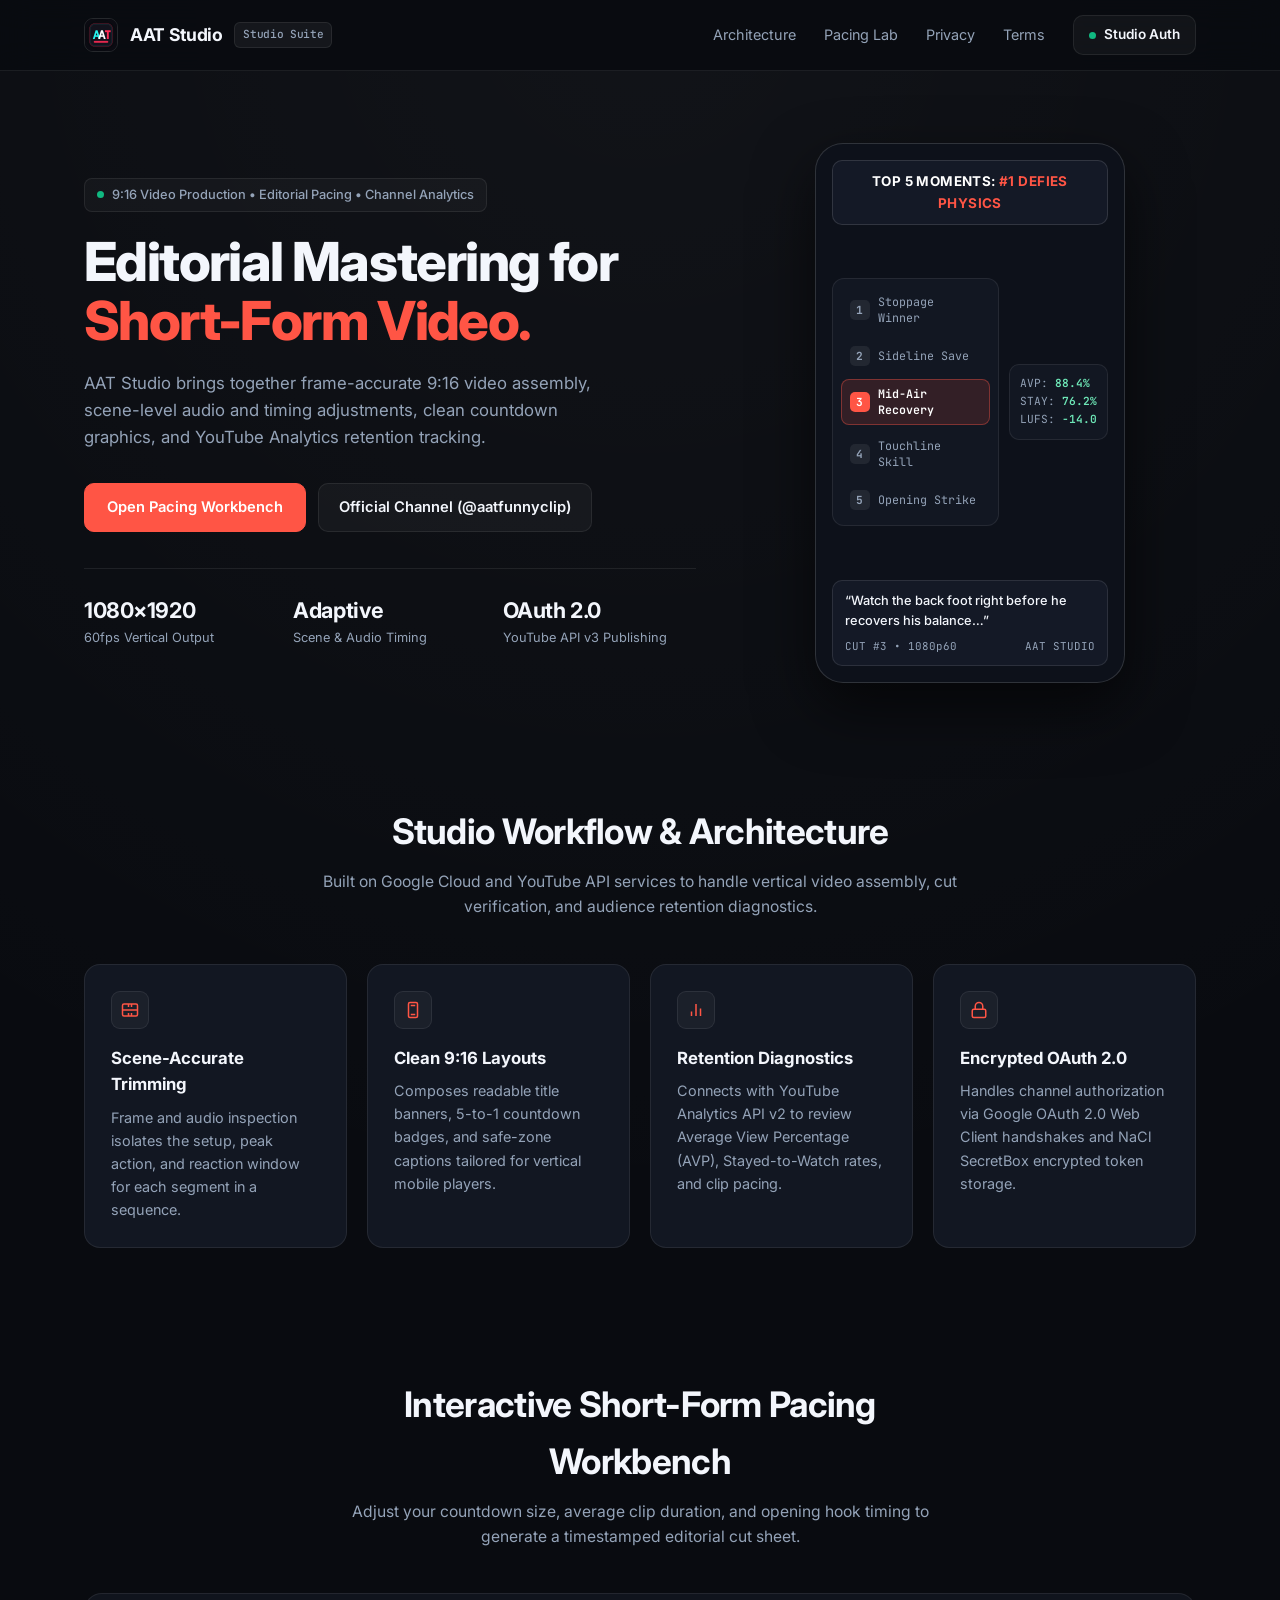
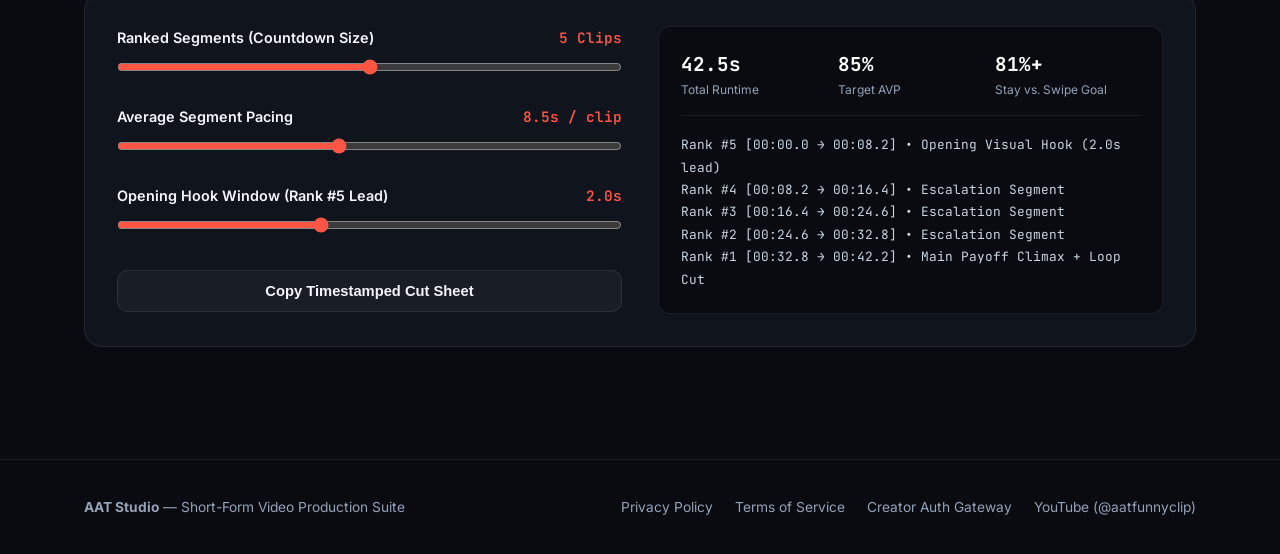
==== commit e7116343: "Restore clean AAT Studio layout without AI-ish gradients or emojis" ====
--- a/index.html
+++ b/index.html
@@ -1,1071 +1,624 @@
 <!DOCTYPE html>
 <html lang="en">
 <head>
-  <meta charset="UTF-8">
-  <meta name="viewport" content="width=device-width, initial-scale=1.0">
-  <title>AAT — Editorial Post-Production &amp; 9:16 Mastering Suite</title>
-  <meta name="description" content="Independent short-form editorial workbench, 9:16 reference monitor, and cut-sheet mastering suite.">
-  <meta name="theme-color" content="#0d0d0c">
-  <link rel="icon" type="image/png" href="/aat_app_icon.png">
-  <link rel="preconnect" href="https://fonts.googleapis.com">
-  <link rel="preconnect" href="https://fonts.gstatic.com" crossorigin>
-  <link href="https://fonts.googleapis.com/css2?family=IBM+Plex+Mono:ital,wght@0,400;0,500;0,600;1,400&amp;family=Instrument+Serif:ital@0;1&amp;family=Space+Grotesk:wght@400;500;600;700&amp;display=swap" rel="stylesheet">
+  <meta charset="UTF-8" />
+  <meta name="viewport" content="width=device-width, initial-scale=1.0" />
+  <title>AAT Studio — Short-Form Video &amp; Editorial Suite</title>
+  <meta name="description" content="AAT Studio is a short-form video production and pacing suite for vertical 9:16 countdowns, editorial timing, and channel analytics." />
+  <link rel="icon" type="image/png" href="/aat_app_icon.png" />
+  <link rel="preconnect" href="https://fonts.googleapis.com" />
+  <link rel="preconnect" href="https://fonts.gstatic.com" crossorigin />
+  <link href="https://fonts.googleapis.com/css2?family=Inter:wght@400;500;600;700;800&amp;family=JetBrains+Mono:wght@400;500;600&amp;display=swap" rel="stylesheet" />
   <style>
     @layer reset, base, theme, components, utilities;
 
     @layer reset {
-      html, body, div, span, header, main, footer, section, article, aside, nav,
-      h1, h2, h3, h4, p, ul, ol, li, dl, dt, dd, figure, figcaption, pre, code,
-      button, input, select, label, dialog, canvas, svg, kbd, small, strong, em {
+      html, body, div, span, header, main, footer, section, nav,
+      h1, h2, h3, p, a, img, button, input, label, code, pre, svg, strong {
         box-sizing: border-box;
         margin: 0;
         padding: 0;
       }
-
-      ul, ol {
-        list-style: none;
-      }
-
-      button, input, select {
-        font: inherit;
-        color: inherit;
-        background: none;
-        border: none;
-      }
-
-      button {
-        cursor: pointer;
-        touch-action: manipulation;
+    }
+
+    @layer theme {
+      :root {
+        --bg: #090b10;
+        --bg-elevated: #10141d;
+        --bg-card: #121722;
+        --border: rgba(255, 255, 255, 0.08);
+        --border-hover: rgba(255, 255, 255, 0.16);
+        --text: #f3f6fc;
+        --text-muted: #94a3b8;
+        --accent: #ff5545;
+        --emerald: #10b981;
+        --radius: 16px;
+      }
+    }
+
+    @layer base {
+      @media (prefers-reduced-motion: no-preference) {
+        html {
+          scroll-behavior: smooth;
+        }
+        @view-transition {
+          navigation: auto;
+        }
+      }
+
+      body {
+        font-family: 'Inter', -apple-system, BlinkMacSystemFont, sans-serif;
+        background-color: var(--bg);
+        color: var(--text);
+        line-height: 1.6;
+        min-height: 100dvh;
+        overflow-x: hidden;
+        background-image: radial-gradient(circle at 50% 0%, rgba(255, 255, 255, 0.035), transparent 55%);
       }
 
       a {
         color: inherit;
         text-decoration: none;
       }
+
+      :focus-visible {
+        outline: 2px solid var(--accent);
+        outline-offset: 2px;
+      }
     }
 
-    @layer theme {
-      :root {
-        --bg-obsidian: #0d0d0c;
-        --bg-panel: #141412;
-        --bg-elevated: #1b1b18;
-        --bg-well: #090908;
-        --ink-primary: #f3efe6;
-        --ink-secondary: #a6a196;
-        --ink-muted: #6e6a61;
-        --hairline: #282723;
-        --hairline-strong: #3b3933;
-        --signal-vermilion: #ff3d1f;
-        --signal-amber: #e6a832;
-        --signal-jade: #2fba78;
-        --signal-cyan: #4ea8de;
-        --accent-active: #ff3d1f;
-        --playhead-pct: 18%;
-        --vu-left: 68%;
-        --vu-right: 64%;
-        --font-sans: 'Space Grotesk', -apple-system, BlinkMacSystemFont, sans-serif;
-        --font-serif: 'Instrument Serif', Georgia, serif;
-        --font-mono: 'IBM Plex Mono', monospace;
-      }
-    }
-
-    @layer base {
-      @media (prefers-reduced-motion: no-preference) {
-        @view-transition {
-          navigation: auto;
-        }
-      }
-
-      html {
-        background-color: var(--bg-obsidian);
-        color: var(--ink-primary);
-        font-family: var(--font-sans);
-        line-height: 1.5;
-        -webkit-font-smoothing: antialiased;
-        color-scheme: dark;
-      }
-
-      body {
-        min-height: 100dvh;
+    @layer components {
+      .container {
+        max-width: 1160px;
+        margin-inline: auto;
+        padding-inline: 24px;
+      }
+
+      /* Navigation */
+      header {
+        position: sticky;
+        top: 0;
+        z-index: 50;
+        backdrop-filter: blur(16px);
+        -webkit-backdrop-filter: blur(16px);
+        background: rgba(9, 11, 16, 0.85);
+        border-bottom: 1px solid var(--border);
+      }
+
+      .nav {
+        display: flex;
+        align-items: center;
+        justify-content: space-between;
+        height: 70px;
+      }
+
+      .brand {
+        display: flex;
+        align-items: center;
+        gap: 12px;
+        font-weight: 700;
+        font-size: 1.1rem;
+        letter-spacing: -0.02em;
+      }
+
+      .brand img {
+        width: 34px;
+        height: 34px;
+        border-radius: 9px;
+        border: 1px solid rgba(255, 255, 255, 0.12);
+        object-fit: cover;
+      }
+
+      .brand-badge {
+        font-family: 'JetBrains Mono', monospace;
+        font-size: 0.7rem;
+        font-weight: 500;
+        padding: 3px 8px;
+        border-radius: 6px;
+        background: rgba(255, 255, 255, 0.05);
+        color: var(--text-muted);
+        border: 1px solid var(--border);
+      }
+
+      .nav-links {
+        display: flex;
+        align-items: center;
+        gap: 28px;
+        font-size: 0.9rem;
+        color: var(--text-muted);
+      }
+
+      .nav-links a:hover {
+        color: var(--text);
+      }
+
+      .btn-console {
+        display: inline-flex;
+        align-items: center;
+        gap: 8px;
+        padding: 8px 15px;
+        border-radius: 10px;
+        font-size: 0.85rem;
+        font-weight: 600;
+        color: var(--text);
+        background: rgba(255, 255, 255, 0.04);
+        border: 1px solid var(--border);
+      }
+
+      .btn-console:hover {
+        border-color: var(--border-hover);
+        background: rgba(255, 255, 255, 0.08);
+      }
+
+      .dot-live {
+        width: 7px;
+        height: 7px;
+        border-radius: 50%;
+        background: var(--emerald);
+      }
+
+      /* OAuth Handshake Alert Banner (only shown if ?code= lands on root) */
+      #oauthRootBanner {
+        display: none;
+        margin: 24px auto 0;
+        padding: 20px 24px;
+        border-radius: var(--radius);
+        background: var(--bg-elevated);
+        border: 1px solid rgba(16, 185, 129, 0.35);
+      }
+
+      .oauth-banner-row {
+        display: flex;
+        flex-wrap: wrap;
+        align-items: center;
+        justify-content: space-between;
+        gap: 16px;
+      }
+
+      .mono-box {
+        font-family: 'JetBrains Mono', monospace;
+        font-size: 0.88rem;
+        background: var(--bg);
+        border: 1px solid var(--border);
+        padding: 12px 14px;
+        border-radius: 10px;
+        color: #6ee7b7;
+        word-break: break-all;
+      }
+
+      /* Hero Section */
+      .hero {
+        padding: 72px 0 56px;
+        display: grid;
+        grid-template-columns: 1.15fr 0.85fr;
+        gap: 48px;
+        align-items: center;
+      }
+
+      .eyebrow {
+        display: inline-flex;
+        align-items: center;
+        gap: 8px;
+        padding: 6px 12px;
+        border-radius: 8px;
+        background: rgba(255, 255, 255, 0.03);
+        border: 1px solid var(--border);
+        font-size: 0.8rem;
+        font-weight: 500;
+        color: var(--text-muted);
+        margin-bottom: 20px;
+      }
+
+      h1 {
+        font-size: clamp(2.25rem, 4.2vw, 3.45rem);
+        font-weight: 800;
+        line-height: 1.1;
+        letter-spacing: -0.03em;
+        margin-bottom: 20px;
+        color: var(--text);
+      }
+
+      h1 span {
+        color: var(--accent);
+      }
+
+      .hero p {
+        font-size: 1.05rem;
+        color: var(--text-muted);
+        max-width: 540px;
+        margin-bottom: 32px;
+      }
+
+      .hero-actions {
+        display: flex;
+        flex-wrap: wrap;
+        gap: 12px;
+        margin-bottom: 36px;
+      }
+
+      .btn-primary {
+        display: inline-flex;
+        align-items: center;
+        gap: 8px;
+        padding: 12px 22px;
+        border-radius: 10px;
+        font-weight: 600;
+        font-size: 0.92rem;
+        background: var(--accent);
+        color: #fff;
+        border: 1px solid var(--accent);
+        cursor: pointer;
+      }
+
+      .btn-primary:hover {
+        background: #ff6759;
+      }
+
+      .btn-secondary {
+        display: inline-flex;
+        align-items: center;
+        gap: 8px;
+        padding: 12px 20px;
+        border-radius: 10px;
+        font-weight: 600;
+        font-size: 0.92rem;
+        background: rgba(255, 255, 255, 0.04);
+        color: var(--text);
+        border: 1px solid var(--border);
+        cursor: pointer;
+      }
+
+      .btn-secondary:hover {
+        background: rgba(255, 255, 255, 0.08);
+        border-color: var(--border-hover);
+      }
+
+      .hero-metrics {
+        display: grid;
+        grid-template-columns: repeat(3, 1fr);
+        gap: 16px;
+        padding-top: 24px;
+        border-top: 1px solid var(--border);
+      }
+
+      .metric-val {
+        font-size: 1.35rem;
+        font-weight: 700;
+        letter-spacing: -0.02em;
+      }
+
+      .metric-lbl {
+        font-size: 0.8rem;
+        color: var(--text-muted);
+      }
+
+      /* Vertical 9:16 Studio Frame Preview */
+      .studio-preview-wrap {
+        display: flex;
+        justify-content: center;
+      }
+
+      .phone-frame {
+        width: 310px;
+        height: 540px;
+        border-radius: 28px;
+        background: #0d111a;
+        border: 1px solid rgba(255, 255, 255, 0.14);
+        box-shadow: 0 24px 60px rgba(0, 0, 0, 0.6);
+        padding: 16px;
+        position: relative;
         display: flex;
         flex-direction: column;
-        background-color: var(--bg-obsidian);
-        overflow-x: hidden;
-      }
-
-      :focus-visible {
-        outline: 2px solid var(--signal-vermilion);
-        outline-offset: 2px;
-      }
-
-      ::selection {
-        background-color: var(--signal-vermilion);
-        color: var(--bg-obsidian);
-      }
-    }
-
-    @layer components {
-      /* Top Studio Telemetry Masthead */
-      .masthead {
-        display: grid;
-        grid-template-columns: auto 1fr auto;
-        align-items: center;
-        gap: 1.25rem;
-        padding-block: 0.75rem;
-        padding-inline: clamp(1rem, 2.5vw, 2rem);
-        border-block-end: 1px solid var(--hairline);
-        background-color: var(--bg-panel);
-        font-family: var(--font-mono);
-        font-size: 0.75rem;
-      }
-
-      .brand-cluster {
-        display: flex;
-        align-items: center;
-        gap: 0.75rem;
-      }
-
-      .brand-mark {
-        display: inline-flex;
-        align-items: center;
-        justify-content: center;
-        width: 1.75rem;
-        height: 1.75rem;
-        border: 1px solid var(--hairline-strong);
-        background-color: var(--bg-obsidian);
+        justify-content: space-between;
         overflow: hidden;
       }
 
-      .brand-mark img {
-        width: 100%;
-        height: 100%;
-        object-fit: cover;
-      }
-
-      .brand-title {
-        font-family: var(--font-sans);
+      .hud-banner {
+        position: relative;
+        z-index: 2;
+        background: #141926;
+        border: 1px solid rgba(255, 255, 255, 0.12);
+        border-radius: 10px;
+        padding: 10px 12px;
+        text-align: center;
         font-weight: 700;
-        font-size: 0.88rem;
-        letter-spacing: 0.06em;
-        text-transform: uppercase;
-      }
-
-      .brand-sub {
-        color: var(--ink-muted);
-        padding-inline-start: 0.65rem;
-        border-inline-start: 1px solid var(--hairline);
-      }
-
-      .masthead-telemetry {
-        display: flex;
-        align-items: center;
-        gap: 1.5rem;
-        color: var(--ink-secondary);
-        font-variant-numeric: tabular-nums;
-        overflow-x: auto;
-      }
-
-      .telemetry-item {
-        display: inline-flex;
-        align-items: center;
-        gap: 0.45rem;
-        white-space: nowrap;
-      }
-
-      .status-led {
-        width: 0.45rem;
-        height: 0.45rem;
-        border-radius: 999px;
-        background-color: var(--signal-jade);
-      }
-
-      .masthead:has(button[data-playing="true"]) .status-led {
-        background-color: var(--signal-vermilion);
-      }
-
-      .masthead-actions {
-        display: flex;
-        align-items: center;
-        gap: 0.5rem;
-      }
-
-      .studio-btn {
-        display: inline-flex;
-        align-items: center;
-        gap: 0.45rem;
-        padding-block: 0.42rem;
-        padding-inline: 0.75rem;
-        border: 1px solid var(--hairline-strong);
-        background-color: var(--bg-elevated);
-        color: var(--ink-primary);
-        font-family: var(--font-mono);
-        font-size: 0.72rem;
+        font-size: 0.84rem;
         letter-spacing: 0.03em;
         text-transform: uppercase;
-      }
-
-      .studio-btn:hover {
-        border-color: var(--ink-secondary);
-        background-color: #23231f;
-      }
-
-      .studio-btn[aria-pressed="true"],
-      .studio-btn[data-active="true"] {
-        border-color: var(--signal-vermilion);
-        background-color: rgba(255, 61, 31, 0.14);
         color: #fff;
       }
 
-      .studio-btn-primary {
-        background-color: var(--signal-vermilion);
-        border-color: var(--signal-vermilion);
-        color: #0d0d0c;
-        font-weight: 600;
-      }
-
-      .studio-btn-primary:hover {
-        background-color: #ff553b;
-        border-color: #ff553b;
-      }
-
-      /* Editorial Intro Strip */
-      .editorial-header {
-        display: grid;
-        grid-template-columns: 1.35fr 1fr;
-        border-block-end: 1px solid var(--hairline);
-      }
-
-      .editorial-headline-cell {
-        padding-block: clamp(1.5rem, 3vw, 2.5rem);
-        padding-inline: clamp(1rem, 2.5vw, 2rem);
-        border-inline-end: 1px solid var(--hairline);
-      }
-
-      .eyebrow-tag {
-        display: inline-flex;
-        align-items: center;
-        gap: 0.5rem;
-        font-family: var(--font-mono);
-        font-size: 0.72rem;
-        text-transform: uppercase;
-        letter-spacing: 0.08em;
-        color: var(--signal-vermilion);
-        margin-block-end: 0.65rem;
-      }
-
-      .editorial-title {
-        font-size: clamp(1.85rem, 3.4vw, 3.1rem);
-        font-weight: 600;
-        line-height: 1.06;
-        letter-spacing: -0.03em;
-        max-width: 24ch;
-      }
-
-      .editorial-title em {
-        font-family: var(--font-serif);
-        font-weight: 400;
-        font-style: italic;
-        color: var(--ink-secondary);
-        padding-inline: 0.1em;
-      }
-
-      .editorial-meta-cell {
+      .hud-banner span {
+        color: var(--accent);
+      }
+
+      .hud-middle {
+        position: relative;
+        z-index: 2;
+        display: flex;
+        align-items: center;
+        justify-content: space-between;
+        margin: auto 0;
+        gap: 10px;
+      }
+
+      .rank-tower {
         display: flex;
         flex-direction: column;
-        justify-content: space-between;
-        padding-block: clamp(1.5rem, 3vw, 2.5rem);
-        padding-inline: clamp(1rem, 2.5vw, 2rem);
-        gap: 1.25rem;
-      }
-
-      .editorial-lead {
-        color: var(--ink-secondary);
-        font-size: 0.95rem;
-        max-width: 54ch;
-        line-height: 1.6;
-      }
-
-      .reel-switcher-bar {
-        display: flex;
-        flex-wrap: wrap;
-        align-items: center;
-        gap: 0.45rem;
-      }
-
-      .reel-switcher-label {
-        font-family: var(--font-mono);
-        font-size: 0.7rem;
-        text-transform: uppercase;
-        letter-spacing: 0.06em;
-        color: var(--ink-muted);
-        margin-inline-end: 0.35rem;
-      }
-
-      .reel-pill {
-        padding-block: 0.38rem;
-        padding-inline: 0.75rem;
-        border: 1px solid var(--hairline-strong);
-        background-color: var(--bg-panel);
-        font-family: var(--font-mono);
-        font-size: 0.72rem;
-        color: var(--ink-secondary);
-      }
-
-      .reel-pill:hover {
-        color: var(--ink-primary);
-        border-color: var(--ink-secondary);
-      }
-
-      .reel-pill[aria-selected="true"] {
-        background-color: var(--ink-primary);
-        color: var(--bg-obsidian);
-        border-color: var(--ink-primary);
-        font-weight: 600;
-      }
-
-      /* Main 3-Column Mastering Workbench */
-      .workbench-grid {
-        display: grid;
-        grid-template-columns: 300px minmax(340px, 1fr) 360px;
-        border-block-end: 1px solid var(--hairline);
-        background-color: var(--bg-obsidian);
-      }
-
-      .workbench-col {
-        display: flex;
-        flex-direction: column;
-        border-inline-end: 1px solid var(--hairline);
-      }
-
-      .workbench-col:last-child {
-        border-inline-end: none;
-      }
-
-      .pane-header {
-        display: flex;
-        align-items: center;
-        justify-content: space-between;
-        padding-block: 0.65rem;
-        padding-inline: 1rem;
-        border-block-end: 1px solid var(--hairline);
-        background-color: var(--bg-panel);
-        font-family: var(--font-mono);
-        font-size: 0.7rem;
-        letter-spacing: 0.06em;
-        text-transform: uppercase;
-        color: var(--ink-secondary);
-      }
-
-      .pane-index {
-        color: var(--ink-muted);
-      }
-
-      /* Left Column: Cut Bin & Camera Color Pipeline */
-      .cut-bin-list {
-        display: flex;
-        flex-direction: column;
-        border-block-end: 1px solid var(--hairline);
-      }
-
-      .cut-bin-item {
-        display: grid;
-        grid-template-columns: 2.2rem 1fr auto;
-        align-items: center;
-        gap: 0.65rem;
+        gap: 6px;
+        background: #121722;
+        padding: 8px;
+        border-radius: 12px;
+        border: 1px solid var(--border);
+        flex: 1;
+      }
+
+      .rank-slot {
+        display: flex;
+        align-items: center;
+        gap: 8px;
         width: 100%;
         text-align: left;
-        padding-block: 0.75rem;
-        padding-inline: 1rem;
-        border-block-end: 1px solid var(--hairline);
-        background-color: var(--bg-obsidian);
-      }
-
-      .cut-bin-item:last-child {
-        border-block-end: none;
-      }
-
-      .cut-bin-item:hover {
-        background-color: var(--bg-panel);
-      }
-
-      .cut-bin-item[aria-current="true"] {
-        background-color: var(--bg-elevated);
-        box-shadow: inset 3px 0 0 var(--signal-vermilion);
-      }
-
-      .cut-rank-badge {
+        font-family: 'JetBrains Mono', monospace;
+        font-size: 0.73rem;
+        color: var(--text-muted);
+        padding: 6px 8px;
+        border-radius: 8px;
+        background: transparent;
+        border: 1px solid transparent;
+        cursor: pointer;
+      }
+
+      .rank-slot:hover {
+        color: var(--text);
+        background: rgba(255, 255, 255, 0.04);
+      }
+
+      .rank-slot.active {
+        background: rgba(255, 85, 69, 0.14);
+        color: #fff;
+        font-weight: 600;
+        border-color: rgba(255, 85, 69, 0.38);
+      }
+
+      .rank-num {
+        width: 20px;
+        height: 20px;
         display: inline-flex;
         align-items: center;
         justify-content: center;
-        padding-block: 0.18rem;
-        padding-inline: 0.35rem;
-        border: 1px solid var(--hairline-strong);
-        font-family: var(--font-mono);
+        border-radius: 5px;
+        font-weight: 700;
         font-size: 0.7rem;
+        background: rgba(255, 255, 255, 0.07);
+        flex-shrink: 0;
+      }
+
+      .rank-slot.active .rank-num {
+        background: var(--accent);
+        color: #fff;
+      }
+
+      .telemetry-floating {
+        background: #121722;
+        border: 1px solid var(--border);
+        border-radius: 10px;
+        padding: 10px;
+        font-family: 'JetBrains Mono', monospace;
+        font-size: 0.7rem;
+        color: var(--text-muted);
+        line-height: 1.6;
+      }
+
+      .telemetry-floating strong {
+        color: #6ee7b7;
         font-weight: 600;
-        color: var(--ink-secondary);
-      }
-
-      .cut-bin-item[aria-current="true"] .cut-rank-badge {
-        border-color: var(--signal-vermilion);
-        color: var(--signal-vermilion);
-      }
-
-      .cut-bin-title {
-        display: block;
-        font-size: 0.84rem;
+      }
+
+      .hud-footer {
+        position: relative;
+        z-index: 2;
+        background: #141926;
+        border: 1px solid rgba(255, 255, 255, 0.1);
+        border-radius: 10px;
+        padding: 10px 12px;
+      }
+
+      .hud-caption {
+        font-size: 0.8rem;
         font-weight: 500;
-        color: var(--ink-primary);
-      }
-
-      .cut-bin-sub {
-        display: block;
-        font-family: var(--font-mono);
+        color: var(--text);
+        margin-bottom: 6px;
+      }
+
+      .hud-meta {
+        display: flex;
+        justify-content: space-between;
+        font-family: 'JetBrains Mono', monospace;
         font-size: 0.68rem;
-        color: var(--ink-muted);
-      }
-
-      .cut-bin-tc {
-        font-family: var(--font-mono);
-        font-size: 0.7rem;
-        font-variant-numeric: tabular-nums;
-        color: var(--ink-secondary);
-      }
-
-      .pipeline-controls {
-        padding: 1rem;
-        display: flex;
-        flex-direction: column;
-        gap: 1rem;
-      }
-
-      .control-group-label {
-        display: flex;
-        justify-content: space-between;
-        font-family: var(--font-mono);
-        font-size: 0.68rem;
-        text-transform: uppercase;
-        letter-spacing: 0.06em;
-        color: var(--ink-muted);
-        margin-block-end: 0.45rem;
-      }
-
-      .lut-grid {
+        color: var(--text-muted);
+      }
+
+      /* Section Styling */
+      section {
+        padding: 64px 0;
+      }
+
+      .section-head {
+        text-align: center;
+        max-width: 640px;
+        margin: 0 auto 44px;
+      }
+
+      .section-head h2 {
+        font-size: clamp(1.65rem, 2.8vw, 2.2rem);
+        font-weight: 700;
+        letter-spacing: -0.02em;
+        margin-bottom: 10px;
+      }
+
+      .section-head p {
+        color: var(--text-muted);
+        font-size: 0.98rem;
+      }
+
+      /* Capabilities Grid */
+      .grid-4 {
+        display: grid;
+        grid-template-columns: repeat(auto-fit, minmax(250px, 1fr));
+        gap: 20px;
+      }
+
+      .card {
+        background: var(--bg-card);
+        border: 1px solid var(--border);
+        border-radius: var(--radius);
+        padding: 26px;
+      }
+
+      .card:hover {
+        border-color: var(--border-hover);
+      }
+
+      .card-icon {
+        width: 38px;
+        height: 38px;
+        border-radius: 9px;
+        display: inline-flex;
+        align-items: center;
+        justify-content: center;
+        margin-bottom: 16px;
+        background: rgba(255, 255, 255, 0.04);
+        border: 1px solid var(--border);
+        color: var(--accent);
+      }
+
+      .card h3 {
+        font-size: 1.05rem;
+        font-weight: 700;
+        margin-bottom: 8px;
+      }
+
+      .card p {
+        font-size: 0.9rem;
+        color: var(--text-muted);
+      }
+
+      /* Interactive Pacing & Retention Workbench */
+      .workbench {
+        background: var(--bg-elevated);
+        border: 1px solid var(--border);
+        border-radius: 18px;
+        padding: 32px;
         display: grid;
         grid-template-columns: 1fr 1fr;
-        gap: 0.4rem;
-      }
-
-      .lut-btn {
-        padding-block: 0.45rem;
-        padding-inline: 0.55rem;
-        border: 1px solid var(--hairline-strong);
-        background-color: var(--bg-panel);
-        font-family: var(--font-mono);
-        font-size: 0.68rem;
-        text-align: left;
-        color: var(--ink-secondary);
-      }
-
-      .lut-btn[aria-pressed="true"] {
-        border-color: var(--signal-amber);
-        color: var(--ink-primary);
-        background-color: rgba(230, 168, 50, 0.12);
-      }
-
-      .overlay-toggles {
-        display: grid;
-        grid-template-columns: 1fr 1fr;
-        gap: 0.4rem;
-      }
-
-      /* Center Column: 9:16 Reference Canvas Monitor & Transport */
-      .monitor-stage {
-        flex: 1;
-        display: flex;
-        flex-direction: column;
-        align-items: center;
-        justify-content: center;
-        padding-block: 1.25rem;
-        padding-inline: 1.25rem;
-        background-color: var(--bg-well);
-        background-image:
-          linear-gradient(to right, rgba(255, 255, 255, 0.02) 1px, transparent 1px),
-          linear-gradient(to bottom, rgba(255, 255, 255, 0.02) 1px, transparent 1px);
-        background-size: 24px 24px;
-      }
-
-      .monitor-frame-wrap {
-        display: flex;
-        align-items: stretch;
-        gap: 0.85rem;
-      }
-
-      .canvas-bezel {
-        position: relative;
-        width: 270px;
-        height: 480px;
-        border: 1px solid var(--hairline-strong);
-        background-color: #050505;
-        box-shadow: 0 20px 50px rgba(0, 0, 0, 0.65);
-      }
-
-      .canvas-bezel canvas {
-        display: block;
-        width: 100%;
-        height: 100%;
-        cursor: crosshair;
-      }
-
-      /* Stereo VU Meter Column beside Monitor */
-      .vu-bridge {
-        display: flex;
-        flex-direction: column;
+        gap: 36px;
+        align-items: start;
+      }
+
+      .control-group {
+        margin-bottom: 22px;
+      }
+
+      .control-label {
+        display: flex;
         justify-content: space-between;
-        padding-block: 0.5rem;
-        padding-inline: 0.45rem;
-        border: 1px solid var(--hairline);
-        background-color: var(--bg-panel);
-        font-family: var(--font-mono);
-        font-size: 0.62rem;
-        color: var(--ink-muted);
-      }
-
-      .vu-bars {
-        flex: 1;
-        display: flex;
-        gap: 0.3rem;
-        align-items: flex-end;
-        margin-block: 0.4rem;
-      }
-
-      .vu-track {
-        width: 0.42rem;
-        height: 100%;
-        background-color: var(--bg-well);
-        border: 1px solid var(--hairline);
-        display: flex;
-        align-items: flex-end;
-      }
-
-      .vu-fill {
-        width: 100%;
-        background: linear-gradient(
-          to top,
-          var(--signal-jade) 0%,
-          var(--signal-jade) 70%,
-          var(--signal-amber) 88%,
-          var(--signal-vermilion) 100%
-        );
-      }
-
-      .vu-fill-l {
-        height: var(--vu-left);
-      }
-
-      .vu-fill-r {
-        height: var(--vu-right);
-      }
-
-      .transport-deck {
-        display: flex;
-        flex-wrap: wrap;
-        align-items: center;
-        justify-content: space-between;
-        gap: 0.75rem;
-        padding-block: 0.75rem;
-        padding-inline: 1rem;
-        border-block-start: 1px solid var(--hairline);
-        background-color: var(--bg-panel);
-      }
-
-      .transport-deck:has(button[data-playing="true"]) {
-        border-block-start-color: var(--signal-vermilion);
-      }
-
-      .transport-buttons {
-        display: flex;
-        align-items: center;
-        gap: 0.4rem;
-      }
-
-      .tc-readout {
-        font-family: var(--font-mono);
-        font-size: 0.85rem;
+        font-size: 0.9rem;
         font-weight: 600;
-        font-variant-numeric: tabular-nums;
-        letter-spacing: 0.04em;
-        padding-block: 0.3rem;
-        padding-inline: 0.6rem;
-        border: 1px solid var(--hairline);
-        background-color: var(--bg-well);
-        color: var(--signal-amber);
-      }
-
-      /* Right Column: Inspector Dossier (Morphs with View Transitions) */
-      .inspector-body {
-        padding: 1.15rem;
-        display: flex;
-        flex-direction: column;
-        gap: 1.1rem;
-        view-transition-name: clip-inspector;
-      }
-
-      .inspector-header-block {
-        border-block-end: 1px solid var(--hairline);
-        padding-block-end: 0.9rem;
-      }
-
-      .inspector-kicker {
-        display: flex;
-        align-items: center;
-        justify-content: space-between;
-        font-family: var(--font-mono);
-        font-size: 0.7rem;
-        color: var(--signal-vermilion);
-        text-transform: uppercase;
-        letter-spacing: 0.06em;
-        margin-block-end: 0.35rem;
-      }
-
-      .inspector-clip-title {
-        font-size: 1.25rem;
-        font-weight: 600;
-        letter-spacing: -0.02em;
-        margin-block-end: 0.35rem;
-      }
-
-      .inspector-clip-synopsis {
-        font-size: 0.84rem;
-        color: var(--ink-secondary);
-        line-height: 1.55;
-      }
-
-      .spec-table {
-        display: grid;
-        grid-template-columns: 1fr 1fr;
-        border: 1px solid var(--hairline);
-        background-color: var(--bg-panel);
-      }
-
-      .spec-cell {
-        padding: 0.6rem 0.75rem;
-        border-block-end: 1px solid var(--hairline);
-        border-inline-end: 1px solid var(--hairline);
-      }
-
-      .spec-cell:nth-child(2n) {
-        border-inline-end: none;
-      }
-
-      .spec-cell:nth-last-child(-n+2) {
-        border-block-end: none;
-      }
-
-      .spec-label {
-        display: block;
-        font-family: var(--font-mono);
-        font-size: 0.64rem;
-        text-transform: uppercase;
-        color: var(--ink-muted);
-      }
-
-      .spec-val {
-        display: block;
-        font-family: var(--font-mono);
-        font-size: 0.8rem;
-        font-weight: 600;
-        font-variant-numeric: tabular-nums;
-        color: var(--ink-primary);
-        margin-block-start: 0.15rem;
-      }
-
-      .trim-field {
-        display: flex;
-        flex-direction: column;
-        gap: 0.35rem;
-        padding: 0.7rem;
-        border: 1px solid var(--hairline);
-        background-color: var(--bg-panel);
-      }
-
-      .trim-field:has(input:focus-visible) {
-        border-color: var(--signal-vermilion);
-      }
-
-      .trim-row {
-        display: flex;
-        justify-content: space-between;
-        font-family: var(--font-mono);
-        font-size: 0.7rem;
-        color: var(--ink-secondary);
+        margin-bottom: 8px;
+      }
+
+      .control-label span.val {
+        font-family: 'JetBrains Mono', monospace;
+        color: var(--accent);
       }
 
       input[type="range"] {
         width: 100%;
-        accent-color: var(--signal-vermilion);
-        cursor: ew-resize;
-      }
-
-      /* Interactive Multi-Track NLE Timeline */
-      .timeline-section {
-        border-block-end: 1px solid var(--hairline);
-        background-color: var(--bg-panel);
-      }
-
-      .timeline-toolbar {
-        display: flex;
-        flex-wrap: wrap;
-        align-items: center;
-        justify-content: space-between;
-        gap: 1rem;
-        padding-block: 0.6rem;
-        padding-inline: clamp(1rem, 2.5vw, 2rem);
-        border-block-end: 1px solid var(--hairline);
-        font-family: var(--font-mono);
-        font-size: 0.72rem;
-        color: var(--ink-secondary);
-      }
-
-      .timeline-tracks-wrap {
-        position: relative;
-        padding-block: 0.85rem;
-        padding-inline: clamp(1rem, 2.5vw, 2rem);
-        background-color: var(--bg-obsidian);
-        user-select: none;
-      }
-
-      .timeline-ruler {
-        display: flex;
-        justify-content: space-between;
-        font-family: var(--font-mono);
-        font-size: 0.65rem;
-        color: var(--ink-muted);
-        padding-inline-start: 110px;
-        margin-block-end: 0.45rem;
-        font-variant-numeric: tabular-nums;
-      }
-
-      .track-row {
-        display: grid;
-        grid-template-columns: 110px 1fr;
-        align-items: stretch;
-        border: 1px solid var(--hairline);
-        margin-block-end: 0.4rem;
-        background-color: var(--bg-well);
-      }
-
-      .track-header {
-        display: flex;
-        flex-direction: column;
-        justify-content: center;
-        padding-block: 0.45rem;
-        padding-inline: 0.65rem;
-        border-inline-end: 1px solid var(--hairline);
-        background-color: var(--bg-panel);
-        font-family: var(--font-mono);
-        font-size: 0.66rem;
-        color: var(--ink-secondary);
-      }
-
-      .track-lane {
-        position: relative;
-        display: grid;
-        grid-template-columns: repeat(5, 1fr);
-        min-height: 2.5rem;
-      }
-
-      .timeline-clip-block {
-        display: flex;
-        flex-direction: column;
-        justify-content: space-between;
-        padding: 0.35rem 0.55rem;
-        border-inline-end: 1px solid var(--bg-obsidian);
-        background-color: #1e2229;
-        text-align: left;
-        font-family: var(--font-mono);
-        font-size: 0.66rem;
-        color: var(--ink-primary);
-        overflow: hidden;
-      }
-
-      .timeline-clip-block:hover {
-        background-color: #272d37;
-      }
-
-      .timeline-clip-block[aria-selected="true"] {
-        background-color: rgba(255, 61, 31, 0.22);
-        box-shadow: inset 0 0 0 1px var(--signal-vermilion);
-      }
-
-      .hud-lane-bar {
-        grid-column: 1 / -1;
-        display: flex;
-        align-items: center;
-        justify-content: space-between;
-        padding-inline: 0.75rem;
-        font-family: var(--font-mono);
-        font-size: 0.66rem;
-        color: var(--signal-amber);
-        background: repeating-linear-gradient(
-          -45deg,
-          rgba(230, 168, 50, 0.08),
-          rgba(230, 168, 50, 0.08) 8px,
-          rgba(230, 168, 50, 0.15) 8px,
-          rgba(230, 168, 50, 0.15) 16px
-        );
-      }
-
-      .audio-lane-bar {
-        grid-column: 1 / -1;
-        display: flex;
-        align-items: center;
-        justify-content: space-between;
-        padding-inline: 0.75rem;
-        font-family: var(--font-mono);
-        font-size: 0.66rem;
-        color: var(--signal-jade);
-        background-color: rgba(47, 186, 120, 0.1);
-      }
-
-      .playhead-line {
-        position: absolute;
-        top: 0.5rem;
-        bottom: 0.5rem;
-        left: calc(110px + (100% - 110px) * var(--playhead-ratio, 0.12));
-        width: 2px;
-        background-color: var(--signal-vermilion);
-        pointer-events: none;
-        z-index: 5;
-      }
-
-      .playhead-line::before {
-        content: "";
-        position: absolute;
-        top: -4px;
-        left: -5px;
-        width: 12px;
-        height: 8px;
-        background-color: var(--signal-vermilion);
-      }
-
-      /* Editorial Architecture & Craft Notes */
-      .editorial-notes-grid {
+        accent-color: var(--accent);
+        cursor: pointer;
+      }
+
+      .sim-output {
+        background: var(--bg);
+        border: 1px solid var(--border);
+        border-radius: 12px;
+        padding: 22px;
+      }
+
+      .sim-kpis {
         display: grid;
         grid-template-columns: repeat(3, 1fr);
-        border-block-end: 1px solid var(--hairline);
-      }
-
-      .note-column {
-        padding-block: clamp(1.5rem, 3vw, 2.25rem);
-        padding-inline: clamp(1rem, 2.5vw, 2rem);
-        border-inline-end: 1px solid var(--hairline);
-      }
-
-      .note-column:last-child {
-        border-inline-end: none;
-      }
-
-      .note-number {
-        font-family: var(--font-mono);
-        font-size: 0.72rem;
-        color: var(--signal-vermilion);
-        margin-block-end: 0.65rem;
-      }
-
-      .note-heading {
-        font-size: 1.12rem;
-        font-weight: 600;
-        margin-block-end: 0.55rem;
-        letter-spacing: -0.01em;
-      }
-
-      .note-copy {
-        font-size: 0.88rem;
-        color: var(--ink-secondary);
-        line-height: 1.65;
-      }
-
-      /* Popover & Modal Dialog */
-      [popover] {
-        margin: auto;
-        padding: 1.25rem;
-        border: 1px solid var(--hairline-strong);
-        background-color: var(--bg-panel);
-        color: var(--ink-primary);
-        max-width: 380px;
-        width: calc(100% - 2rem);
-        box-shadow: 0 24px 60px rgba(0, 0, 0, 0.75);
-      }
-
-      [popover]:where(:popover-open, .\:popover-open) {
-        display: block;
-      }
-
-      [popover]::backdrop {
-        background-color: rgba(5, 5, 5, 0.55);
-      }
-
-      .hotkey-list {
-        display: flex;
-        flex-direction: column;
-        gap: 0.55rem;
-        margin-block-start: 0.85rem;
-        font-family: var(--font-mono);
+        gap: 12px;
+        margin-bottom: 18px;
+        padding-bottom: 16px;
+        border-bottom: 1px solid var(--border);
+      }
+
+      .sim-kpi-val {
+        font-family: 'JetBrains Mono', monospace;
+        font-size: 1.2rem;
+        font-weight: 700;
+        color: #fff;
+      }
+
+      .sim-kpi-lbl {
         font-size: 0.75rem;
-      }
-
-      .hotkey-row {
-        display: flex;
+        color: var(--text-muted);
+      }
+
+      .cut-sheet {
+        font-family: 'JetBrains Mono', monospace;
+        font-size: 0.8rem;
+        color: #cbd5e1;
+        max-height: 210px;
+        overflow-y: auto;
+        line-height: 1.75;
+      }
+
+      /* Footer */
+      footer {
+        border-top: 1px solid var(--border);
+        padding: 36px 0;
+        margin-top: 48px;
+        color: var(--text-muted);
+        font-size: 0.86rem;
+      }
+
+      .footer-row {
+        display: flex;
+        flex-wrap: wrap;
+        align-items: center;
         justify-content: space-between;
-        align-items: center;
-        padding-block-end: 0.45rem;
-        border-block-end: 1px solid var(--hairline);
-      }
-
-      kbd {
-        padding: 0.15rem 0.45rem;
-        border: 1px solid var(--hairline-strong);
-        background-color: var(--bg-obsidian);
-        color: var(--signal-amber);
-        font-family: var(--font-mono);
-        font-size: 0.7rem;
-      }
-
-      dialog {
-        margin: auto;
-        padding: 0;
-        border: 1px solid var(--hairline-strong);
-        background-color: var(--bg-panel);
-        color: var(--ink-primary);
-        max-width: 680px;
-        width: calc(100% - 2rem);
-        box-shadow: 0 28px 80px rgba(0, 0, 0, 0.85);
-      }
-
-      dialog::backdrop {
-        background-color: rgba(5, 5, 5, 0.75);
-        backdrop-filter: blur(3px);
-      }
-
-      .dialog-inner {
-        padding: 1.5rem;
-        display: flex;
-        flex-direction: column;
-        gap: 1rem;
-      }
-
-      .dialog-top {
-        display: flex;
-        align-items: center;
-        justify-content: space-between;
-        border-block-end: 1px solid var(--hairline);
-        padding-block-end: 0.85rem;
-      }
-
-      .edl-pre {
-        padding: 1rem;
-        border: 1px solid var(--hairline);
-        background-color: var(--bg-well);
-        font-family: var(--font-mono);
-        font-size: 0.74rem;
-        line-height: 1.55;
-        color: var(--ink-secondary);
-        overflow-x: auto;
-        max-height: 300px;
-      }
-
-      /* Footer */
-      .studio-footer {
-        margin-block-start: auto;
+        gap: 20px;
+      }
+
+      .footer-links {
         display: flex;
         flex-wrap: wrap;
-        align-items: center;
-        justify-content: space-between;
-        gap: 1rem;
-        padding-block: 1.15rem;
-        padding-inline: clamp(1rem, 2.5vw, 2rem);
-        background-color: var(--bg-panel);
-        font-family: var(--font-mono);
-        font-size: 0.72rem;
-        color: var(--ink-muted);
-      }
-
-      .footer-nav {
-        display: flex;
-        flex-wrap: wrap;
-        gap: 1.25rem;
-      }
-
-      .footer-nav a:hover {
-        color: var(--ink-primary);
-      }
-
-      /* Motion Preferences */
+        gap: 22px;
+      }
+
+      .footer-links a:hover {
+        color: var(--text);
+      }
+
       @media (prefers-reduced-motion: no-preference) {
-        .studio-btn,
-        .reel-pill,
-        .cut-bin-item,
-        .lut-btn,
-        .timeline-clip-block {
-          transition: background-color 140ms ease, border-color 140ms ease, color 140ms ease;
+        .btn-console,
+        .btn-primary,
+        .btn-secondary,
+        .card,
+        .rank-slot {
+          transition: background-color 0.16s ease, border-color 0.16s ease, color 0.16s ease;
         }
-
-        .vu-fill {
-          transition: height 90ms linear;
-        }
-      }
-
-      @media (prefers-reduced-motion: reduce) {
-        .vu-fill {
-          transition: none;
-        }
-      }
-
-      /* Responsive Breakpoints */
-      @media (max-width: 1120px) {
-        .editorial-header {
+      }
+
+      @media (max-width: 860px) {
+        .hero,
+        .workbench {
           grid-template-columns: 1fr;
         }
-
-        .editorial-headline-cell {
-          border-inline-end: none;
-          border-block-end: 1px solid var(--hairline);
-        }
-
-        .workbench-grid {
-          grid-template-columns: 1fr;
-        }
-
-        .workbench-col {
-          border-inline-end: none;
-          border-block-end: 1px solid var(--hairline);
-        }
-
-        .editorial-notes-grid {
-          grid-template-columns: 1fr;
-        }
-
-        .note-column {
-          border-inline-end: none;
-          border-block-end: 1px solid var(--hairline);
-        }
-      }
-
-      @media (max-width: 680px) {
-        .masthead {
-          grid-template-columns: 1fr;
-        }
-
-        .track-row {
-          grid-template-columns: 1fr;
-        }
-
-        .timeline-ruler {
-          padding-inline-start: 0;
-        }
-
-        .playhead-line {
+        .nav-links .hide-mobile {
           display: none;
         }
       }
@@ -1073,1091 +626,326 @@
   </style>
 </head>
 <body>
-  <header class="masthead">
-    <div class="brand-cluster">
-      <span class="brand-mark">
-        <img src="/aat_app_icon.png" alt="AAT Studio mark" width="28" height="28">
-      </span>
-      <span class="brand-title">AAT // Post-Production</span>
-      <span class="brand-sub">9:16 Mastering Deck</span>
-    </div>
-
-    <div class="masthead-telemetry" aria-label="Broadcast monitor telemetry">
-      <span class="telemetry-item">
-        <span class="status-led" aria-hidden="true"></span>
-        <span id="deck-transport-state">STANDBY</span>
-      </span>
-      <span class="telemetry-item">RASTER: 1080×1920</span>
-      <span class="telemetry-item">RATE: 60.00 FPS</span>
-      <span class="telemetry-item">LOUDNESS: <strong id="loudness-readout">-14.0 LUFS</strong></span>
-      <span class="telemetry-item">GRADE: <strong id="active-lut-readout">KODAK 2383</strong></span>
-    </div>
-
-    <div class="masthead-actions">
-      <button type="button" class="studio-btn" commandfor="hotkeys-popover" command="toggle-popover">
-        <svg width="13" height="13" viewBox="0 0 24 24" fill="none" stroke="currentColor" stroke-width="1.75" aria-hidden="true">
-          <rect x="2" y="5" width="20" height="14" rx="2"></rect>
-          <path d="M6 9h2M10 9h2M14 9h2M18 9h.01M6 13h12"></path>
-        </svg>
-        Hotkeys
-      </button>
-      <button type="button" id="open-edl-btn" class="studio-btn studio-btn-primary" commandfor="edl-dialog" command="show-modal">
-        <svg width="13" height="13" viewBox="0 0 24 24" fill="none" stroke="currentColor" stroke-width="1.75" aria-hidden="true">
-          <path d="M14 2H6a2 2 0 0 0-2 2v16a2 2 0 0 0 2 2h12a2 2 0 0 0 2-2V8z"></path>
-          <path d="M14 2v6h6M12 18v-6M9 15l3 3 3-3"></path>
-        </svg>
-        Export Cut Sheet
-      </button>
+  <header>
+    <div class="container nav">
+      <a href="/" class="brand">
+        <img src="/aat_app_icon.png" alt="AAT Studio Icon" />
+        <span>AAT Studio</span>
+        <span class="brand-badge">Studio Suite</span>
+      </a>
+      <nav class="nav-links" aria-label="Main navigation">
+        <a href="#capabilities" class="hide-mobile">Architecture</a>
+        <a href="#workbench" class="hide-mobile">Pacing Lab</a>
+        <a href="/privacy.html">Privacy</a>
+        <a href="/terms.html">Terms</a>
+        <a href="/callback/" class="btn-console" title="Creator OAuth 2.0 Gateway">
+          <span class="dot-live" aria-hidden="true"></span>
+          <span>Studio Auth</span>
+        </a>
+      </nav>
     </div>
   </header>
 
-  <main>
-    <section class="editorial-header" aria-label="Studio workbench introduction">
-      <div class="editorial-headline-cell">
-        <p class="eyebrow-tag">
-          <svg width="12" height="12" viewBox="0 0 24 24" fill="none" stroke="currentColor" stroke-width="2" aria-hidden="true">
-            <circle cx="12" cy="12" r="9"></circle>
-            <circle cx="12" cy="12" r="3"></circle>
-          </svg>
-          Vertical Editorial &amp; Finishing Workbench
+  <main class="container">
+    <!-- Automatic OAuth Handshake Banner if ?code= lands on root -->
+    <div id="oauthRootBanner">
+      <div class="oauth-banner-row">
+        <div>
+          <strong style="color:#6ee7b7; font-size:0.98rem;">Studio OAuth 2.0 Handshake Ready</strong>
+          <p style="font-size:0.86rem; color:var(--text-muted); margin-top:4px;">Copy your authorization command below to complete channel binding:</p>
+        </div>
+        <button type="button" id="rootCopyBtn" class="btn-primary" style="padding:10px 18px; font-size:0.86rem;">Copy Command</button>
+      </div>
+      <pre id="rootCmdBox" class="mono-box" tabindex="0" style="margin-top:12px;"></pre>
+    </div>
+
+    <!-- Hero -->
+    <div class="hero">
+      <div>
+        <div class="eyebrow">
+          <span class="dot-live" aria-hidden="true"></span>
+          <span>9:16 Video Production • Editorial Pacing • Channel Analytics</span>
+        </div>
+        <h1>
+          Editorial Mastering for <span>Short-Form Video.</span>
+        </h1>
+        <p>
+          AAT Studio brings together frame-accurate 9:16 video assembly, scene-level audio and timing adjustments, clean countdown graphics, and YouTube Analytics retention tracking.
         </p>
-        <h1 class="editorial-title">
-          Frame-accurate assembly for <em>short-form</em> visual storytelling.
-        </h1>
+        <div class="hero-actions">
+          <a href="#workbench" class="btn-primary">Open Pacing Workbench</a>
+          <a href="https://www.youtube.com/@aatfunnyclip" target="_blank" rel="noopener" class="btn-secondary">Official Channel (@aatfunnyclip)</a>
+        </div>
+        <div class="hero-metrics">
+          <div>
+            <div class="metric-val">1080×1920</div>
+            <div class="metric-lbl">60fps Vertical Output</div>
+          </div>
+          <div>
+            <div class="metric-val">Adaptive</div>
+            <div class="metric-lbl">Scene &amp; Audio Timing</div>
+          </div>
+          <div>
+            <div class="metric-val">OAuth 2.0</div>
+            <div class="metric-lbl">YouTube API v3 Publishing</div>
+          </div>
+        </div>
       </div>
 
-      <div class="editorial-meta-cell">
-        <p class="editorial-lead">
-          Every vertical reel has its own rhythm—whether it is a breathless stoppage-time football save, a quiet golden-hour moment, or an unexpected street skate transfer. Audition the five-cut sequence below, inspect safe-area overlays, switch print LUTs, and export a frame-accurate CMX 3600 cut sheet.
-        </p>
-
-        <div class="reel-switcher-bar" role="tablist" aria-label="Select editorial reel program">
-          <span class="reel-switcher-label">Program Reel:</span>
-          <button type="button" role="tab" class="reel-pill" data-reel="pitch" aria-selected="true">01 / Matchday Pitch</button>
-          <button type="button" role="tab" class="reel-pill" data-reel="warmth" aria-selected="false">02 / Golden Hour</button>
-          <button type="button" role="tab" class="reel-pill" data-reel="kinetic" aria-selected="false">03 / Street Kinetic</button>
-          <button type="button" role="tab" class="reel-pill" data-reel="latewit" aria-selected="false">04 / Offbeat Wit</button>
+      <div class="studio-preview-wrap">
+        <div class="phone-frame" aria-label="AAT Studio 9:16 Vertical Mastering Preview">
+          <div class="hud-banner" id="previewBanner">
+            TOP 5 MOMENTS: <span id="previewBannerAccent">#1 DEFIES PHYSICS</span>
+          </div>
+          <div class="hud-middle">
+            <div class="rank-tower" role="listbox" aria-label="Interactive countdown preview">
+              <button type="button" class="rank-slot" data-rank="1" data-label="Stoppage-Time Bicycle" data-avp="91.2%" data-stay="79.4%" data-caption="“Chest control with his back to goal right before the overhead finish…”">
+                <span class="rank-num">1</span><span>Stoppage Winner</span>
+              </button>
+              <button type="button" class="rank-slot" data-rank="2" data-label="Sideline Reflex Save" data-avp="89.5%" data-stay="77.8%" data-caption="“Full-stretch parry across the six-yard box to deny the rebound…”">
+                <span class="rank-num">2</span><span>Sideline Save</span>
+              </button>
+              <button type="button" class="rank-slot active" data-rank="3" data-label="Mid-Air Recovery" data-avp="88.4%" data-stay="76.2%" data-caption="“Watch the back foot right before he recovers his balance…”">
+                <span class="rank-num">3</span><span>Mid-Air Recovery</span>
+              </button>
+              <button type="button" class="rank-slot" data-rank="4" data-label="Touchline Nutmeg" data-avp="86.9%" data-stay="74.8%" data-caption="“Threads the ball cleanly between two pressing defenders…”">
+                <span class="rank-num">4</span><span>Touchline Skill</span>
+              </button>
+              <button type="button" class="rank-slot" data-rank="5" data-label="Curled Free Kick" data-avp="85.1%" data-stay="73.5%" data-caption="“Bends around the four-man wall into the top corner…”">
+                <span class="rank-num">5</span><span>Opening Strike</span>
+              </button>
+            </div>
+            <div class="telemetry-floating">
+              <div>AVP: <strong id="previewAvp">88.4%</strong></div>
+              <div>STAY: <strong id="previewStay">76.2%</strong></div>
+              <div>LUFS: <strong>-14.0</strong></div>
+            </div>
+          </div>
+          <div class="hud-footer">
+            <div class="hud-caption" id="previewCaption">“Watch the back foot right before he recovers his balance…”</div>
+            <div class="hud-meta">
+              <span id="previewCutTag">CUT #3 • 1080p60</span>
+              <span>AAT STUDIO</span>
+            </div>
+          </div>
+        </div>
+      </div>
+    </div>
+
+    <!-- Capabilities -->
+    <section id="capabilities">
+      <div class="section-head">
+        <h2>Studio Workflow &amp; Architecture</h2>
+        <p>Built on Google Cloud and YouTube API services to handle vertical video assembly, cut verification, and audience retention diagnostics.</p>
+      </div>
+      <div class="grid-4">
+        <div class="card">
+          <div class="card-icon" aria-hidden="true">
+            <svg width="18" height="18" viewBox="0 0 24 24" fill="none" stroke="currentColor" stroke-width="2">
+              <rect x="2" y="4" width="20" height="16" rx="2"></rect>
+              <path d="M10 4v4M14 4v4M10 16v4M14 16v4M2 12h20"></path>
+            </svg>
+          </div>
+          <h3>Scene-Accurate Trimming</h3>
+          <p>Frame and audio inspection isolates the setup, peak action, and reaction window for each segment in a sequence.</p>
+        </div>
+        <div class="card">
+          <div class="card-icon" aria-hidden="true">
+            <svg width="18" height="18" viewBox="0 0 24 24" fill="none" stroke="currentColor" stroke-width="2">
+              <rect x="6" y="2" width="12" height="20" rx="2"></rect>
+              <path d="M9 6h6M9 18h6"></path>
+            </svg>
+          </div>
+          <h3>Clean 9:16 Layouts</h3>
+          <p>Composes readable title banners, 5-to-1 countdown badges, and safe-zone captions tailored for vertical mobile players.</p>
+        </div>
+        <div class="card">
+          <div class="card-icon" aria-hidden="true">
+            <svg width="18" height="18" viewBox="0 0 24 24" fill="none" stroke="currentColor" stroke-width="2">
+              <path d="M18 20V10M12 20V4M6 20v-6"></path>
+            </svg>
+          </div>
+          <h3>Retention Diagnostics</h3>
+          <p>Connects with YouTube Analytics API v2 to review Average View Percentage (AVP), Stayed-to-Watch rates, and clip pacing.</p>
+        </div>
+        <div class="card">
+          <div class="card-icon" aria-hidden="true">
+            <svg width="18" height="18" viewBox="0 0 24 24" fill="none" stroke="currentColor" stroke-width="2">
+              <rect x="3" y="11" width="18" height="11" rx="2"></rect>
+              <path d="M7 11V7a5 5 0 0 1 10 0v4"></path>
+            </svg>
+          </div>
+          <h3>Encrypted OAuth 2.0</h3>
+          <p>Handles channel authorization via Google OAuth 2.0 Web Client handshakes and NaCl SecretBox encrypted token storage.</p>
         </div>
       </div>
     </section>
 
-    <section class="workbench-grid" aria-label="Interactive NLE mastering bay">
-      <!-- Left Column: Ranked Cut Bin & Color LUTs -->
-      <aside class="workbench-col" aria-label="Sequence cut bin and color pipeline">
-        <div class="pane-header">
-          <span>Sequence Cut Bin (#5 → #1)</span>
-          <span class="pane-index" id="bin-reel-code">REEL-01</span>
-        </div>
-
-        <div class="cut-bin-list" id="cut-bin-list" role="listbox" aria-label="Clips in active sequence">
-          <!-- Populated dynamically by JS -->
-        </div>
-
-        <div class="pane-header">
-          <span>Print Film LUT &amp; Scopes</span>
-          <span class="pane-index">3D LUT</span>
-        </div>
-
-        <div class="pipeline-controls">
-          <div>
-            <div class="control-group-label">
-              <span>Color Transform</span>
-              <span id="lut-gamma-label">Rec.709 / 2.4</span>
+    <!-- Interactive Workbench -->
+    <section id="workbench">
+      <div class="section-head">
+        <h2>Interactive Short-Form Pacing Workbench</h2>
+        <p>Adjust your countdown size, average clip duration, and opening hook timing to generate a timestamped editorial cut sheet.</p>
+      </div>
+      <div class="workbench">
+        <div>
+          <div class="control-group">
+            <div class="control-label">
+              <label for="clipCountInput">Ranked Segments (Countdown Size)</label>
+              <span class="val" id="clipCountVal">5 Clips</span>
             </div>
-            <div class="lut-grid">
-              <button type="button" class="lut-btn" data-lut="kodak" aria-pressed="true">Kodak 2383</button>
-              <button type="button" class="lut-btn" data-lut="natural" aria-pressed="false">Rec.709 Clean</button>
-              <button type="button" class="lut-btn" data-lut="bleach" aria-pressed="false">Bleach Bypass</button>
-              <button type="button" class="lut-btn" data-lut="mono" aria-pressed="false">Tri-X 400 B&amp;W</button>
+            <input type="range" id="clipCountInput" min="3" max="7" step="1" value="5" />
+          </div>
+          <div class="control-group">
+            <div class="control-label">
+              <label for="pacingInput">Average Segment Pacing</label>
+              <span class="val" id="pacingVal">8.5s / clip</span>
             </div>
-          </div>
-
-          <div>
-            <div class="control-group-label">
-              <span>Monitor Overlays</span>
-              <span>9:16 Guides</span>
+            <input type="range" id="pacingInput" min="5.0" max="13.0" step="0.5" value="8.5" />
+          </div>
+          <div class="control-group">
+            <div class="control-label">
+              <label for="hookInput">Opening Hook Window (Rank #5 Lead)</label>
+              <span class="val" id="hookVal">2.0s</span>
             </div>
-            <div class="overlay-toggles">
-              <button type="button" class="studio-btn" id="toggle-safe-btn" aria-pressed="true">Safe Zones</button>
-              <button type="button" class="studio-btn" id="toggle-hud-btn" aria-pressed="true">Rank HUD</button>
-              <button type="button" class="studio-btn" id="toggle-grid-btn" aria-pressed="false">Thirds Grid</button>
-              <button type="button" class="studio-btn" id="toggle-grain-btn" aria-pressed="true">35mm Grain</button>
+            <input type="range" id="hookInput" min="1.0" max="3.5" step="0.5" value="2.0" />
+          </div>
+          <button type="button" id="copySheetBtn" class="btn-secondary" style="width:100%; justify-content:center; margin-top:8px;">
+            Copy Timestamped Cut Sheet
+          </button>
+        </div>
+
+        <div class="sim-output">
+          <div class="sim-kpis">
+            <div>
+              <div class="sim-kpi-val" id="totalDurKpi">42.5s</div>
+              <div class="sim-kpi-lbl">Total Runtime</div>
             </div>
-          </div>
-        </div>
-      </aside>
-
-      <!-- Center Column: Live 9:16 Reference Monitor -->
-      <div class="workbench-col">
-        <div class="pane-header">
-          <span id="monitor-scene-label">PROGRAM MONITOR // CUT #5</span>
-          <span class="pane-index" id="monitor-fps-badge">60 FPS LOCK</span>
-        </div>
-
-        <div class="monitor-stage">
-          <div class="monitor-frame-wrap">
-            <div class="canvas-bezel">
-              <canvas id="reference-canvas" width="540" height="960" aria-label="Interactive 9:16 vertical broadcast reference monitor"></canvas>
+            <div>
+              <div class="sim-kpi-val" id="targetAvpKpi">84%</div>
+              <div class="sim-kpi-lbl">Target AVP</div>
             </div>
-
-            <div class="vu-bridge" aria-label="Stereo loudness meter">
-              <span>0</span>
-              <div class="vu-bars">
-                <div class="vu-track"><div class="vu-fill vu-fill-l"></div></div>
-                <div class="vu-track"><div class="vu-fill vu-fill-r"></div></div>
-              </div>
-              <span>L R</span>
+            <div>
+              <div class="sim-kpi-val" id="stayedKpi">72%+</div>
+              <div class="sim-kpi-lbl">Stay vs. Swipe Goal</div>
             </div>
           </div>
-        </div>
-
-        <div class="transport-deck">
-          <div class="transport-buttons">
-            <button type="button" class="studio-btn" id="step-prev-btn" title="Previous Frame (Left Arrow)">
-              <svg width="13" height="13" viewBox="0 0 24 24" fill="none" stroke="currentColor" stroke-width="2" aria-hidden="true">
-                <path d="M19 20L9 12l10-8v16zM5 19V5"></path>
-              </svg>
-              -1F
-            </button>
-            <button type="button" class="studio-btn studio-btn-primary" id="play-toggle-btn" data-playing="true">
-              <svg width="13" height="13" viewBox="0 0 24 24" fill="currentColor" aria-hidden="true" id="play-icon-svg">
-                <rect x="6" y="4" width="4" height="16"></rect>
-                <rect x="14" y="4" width="4" height="16"></rect>
-              </svg>
-              <span id="play-btn-text">Pause</span>
-            </button>
-            <button type="button" class="studio-btn" id="step-next-btn" title="Next Frame (Right Arrow)">
-              +1F
-              <svg width="13" height="13" viewBox="0 0 24 24" fill="none" stroke="currentColor" stroke-width="2" aria-hidden="true">
-                <path d="M5 4l10 8-10 8V4zM19 5v14"></path>
-              </svg>
-            </button>
-          </div>
-
-          <div class="tc-readout" id="smpte-readout" aria-live="off">00:00:00:00</div>
-        </div>
-      </div>
-
-      <!-- Right Column: Clip Inspector Dossier -->
-      <aside class="workbench-col" aria-label="Active cut inspector and trim controls">
-        <div class="pane-header">
-          <span>Active Cut Dossier</span>
-          <span class="pane-index" id="inspector-rank-tag">RANK #5</span>
-        </div>
-
-        <div class="inspector-body" id="inspector-container" tabindex="-1">
-          <div class="inspector-header-block">
-            <div class="inspector-kicker">
-              <span id="inspector-tone-pill">TONE // THRILL &amp; SKILL</span>
-              <span id="inspector-source-id">SRC-A01</span>
-            </div>
-            <h2 class="inspector-clip-title" id="inspector-title">Curled Top-Corner Free Kick</h2>
-            <p class="inspector-clip-synopsis" id="inspector-synopsis">
-              Clean 28-yard strike bends around a four-man wall in stoppage time; crowd eruption peaks 1.4 seconds after net impact.
-            </p>
-          </div>
-
-          <div class="spec-table">
-            <div class="spec-cell">
-              <span class="spec-label">In Point</span>
-              <span class="spec-val" id="spec-in">00:00.0s</span>
-            </div>
-            <div class="spec-cell">
-              <span class="spec-label">Out Point</span>
-              <span class="spec-val" id="spec-out">00:07.8s</span>
-            </div>
-            <div class="spec-cell">
-              <span class="spec-label">Cut Duration</span>
-              <span class="spec-val" id="spec-dur">7.8s</span>
-            </div>
-            <div class="spec-cell">
-              <span class="spec-label">Peak Moment</span>
-              <span class="spec-val" id="spec-peak">04.9s</span>
-            </div>
-          </div>
-
-          <div class="trim-field">
-            <div class="trim-row">
-              <label for="trim-duration-slider">Trim Cut Window</label>
-              <span id="trim-duration-val">7.8s</span>
-            </div>
-            <input type="range" id="trim-duration-slider" min="4.5" max="12.0" step="0.1" value="7.8">
-          </div>
-
-          <div class="trim-field">
-            <div class="trim-row">
-              <label for="hud-offset-slider">HUD Title Safe Offset</label>
-              <span id="hud-offset-val">14%</span>
-            </div>
-            <input type="range" id="hud-offset-slider" min="8" max="24" step="1" value="14">
-          </div>
-
-          <div class="trim-field">
-            <div class="trim-row">
-              <label for="audio-gain-slider">Printmaster Trim (LUFS)</label>
-              <span id="audio-gain-val">-14.0 LUFS</span>
-            </div>
-            <input type="range" id="audio-gain-slider" min="-18.0" max="-10.0" step="0.2" value="-14.0">
-          </div>
-        </div>
-      </aside>
-    </section>
-
-    <!-- Multi-Track Timeline Section -->
-    <section class="timeline-section" aria-label="Multi-track sequence timeline">
-      <div class="timeline-toolbar">
-        <span>SEQUENCE TIMELINE // 5 RANKED CUTS (V1 PICTURE, G1 OVERLAY HUD, A1 STEREO PRINT)</span>
-        <span id="sequence-total-readout">TOTAL RUNTIME: 38.4s | AVG PACING: 7.7s / CUT</span>
-      </div>
-
-      <div class="timeline-tracks-wrap" id="timeline-scrub-area">
-        <div class="timeline-ruler" aria-hidden="true">
-          <span>00:00:00:00</span>
-          <span>00:00:08:00</span>
-          <span>00:00:16:00</span>
-          <span>00:00:24:00</span>
-          <span>00:00:32:00</span>
-          <span id="ruler-end-tc">00:00:38:24</span>
-        </div>
-
-        <div class="playhead-line" id="timeline-playhead" aria-hidden="true"></div>
-
-        <div class="track-row">
-          <div class="track-header">
-            <strong>V1 // PICTURE</strong>
-            <span>1080p60 H.264</span>
-          </div>
-          <div class="track-lane" id="v1-track-lane" role="tablist" aria-label="V1 video cuts">
-            <!-- Populated by JS -->
-          </div>
-        </div>
-
-        <div class="track-row">
-          <div class="track-header">
-            <strong>G1 // HUD</strong>
-            <span>SAFE GRAPHICS</span>
-          </div>
-          <div class="track-lane">
-            <div class="hud-lane-bar">
-              <span id="g1-banner-preview">HUD BANNER // TOP 5 MATCHDAY MOMENTS</span>
-              <span>ALPHA CHANNEL LOCKED</span>
-            </div>
-          </div>
-        </div>
-
-        <div class="track-row">
-          <div class="track-header">
-            <strong>A1 // STEREO</strong>
-            <span>48kHz / 24-BIT</span>
-          </div>
-          <div class="track-lane">
-            <div class="audio-lane-bar">
-              <span>ITU-R BS.1770-4 LOUDNESS NORMALIZED</span>
-              <span id="a1-gain-preview">INTEGRATED: -14.0 LUFS // TRUE PEAK: -1.2 dBTP</span>
-            </div>
-          </div>
+          <div class="cut-sheet" id="cutSheetBox" tabindex="0"></div>
         </div>
       </div>
     </section>
-
-    <!-- Human Editorial Craft Notes -->
-    <section class="editorial-notes-grid" aria-label="Editorial standards and technical architecture">
-      <article class="note-column">
-        <p class="note-number">01 // TONE-TRUE EDITORIAL</p>
-        <h2 class="note-heading">Pacing shaped by the footage, never forced.</h2>
-        <p class="note-copy">
-          Not every vertical reel is a comedy sketch. A stoppage-time football volley demands room for the crowd roar; a quiet golden-hour clip needs unhurried warmth; a 200-IQ sleight of hand needs the full setup before the reveal. Our cuts adapt their cadence and typography to the genuine mood of the clip.
-        </p>
-      </article>
-
-      <article class="note-column">
-        <p class="note-number">02 // SAFE-AREA GEOMETRY</p>
-        <h2 class="note-heading">Designed around mobile player chrome.</h2>
-        <p class="note-copy">
-          Vertical feeds reserve the bottom 22% of the frame for captions and the right rail for action buttons. Every subject crop and rank badge is composed inside our central 9:16 optical safe zone so crucial motion is never buried behind platform UI.
-        </p>
-      </article>
-
-      <article class="note-column">
-        <p class="note-number">03 // BROADCAST PRINTMASTER</p>
-        <h2 class="note-heading">Consistent loudness from Cut #5 to Cut #1.</h2>
-        <p class="note-copy">
-          Jarring volume jumps between sourced clips break viewer immersion immediately. Each cut is metered and normalized to -14.0 LUFS with true-peak limiting at -1.2 dBTP, preserving natural room acoustics without clipping.
-        </p>
-      </article>
-    </section>
   </main>
 
-  <!-- Declarative Hotkeys Popover -->
-  <div id="hotkeys-popover" popover="auto" role="region" aria-label="Workbench keyboard shortcuts">
-    <div class="pane-header" style="margin: -1.25rem -1.25rem 0.75rem -1.25rem;">
-      <span>Studio Deck Shortcuts</span>
-      <span class="pane-index">KEYMAP</span>
-    </div>
-    <div class="hotkey-list">
-      <div class="hotkey-row"><span>Play / Pause Monitor</span><kbd>Space</kbd></div>
-      <div class="hotkey-row"><span>Step 1 Frame Back / Forward</span><span><kbd>←</kbd> <kbd>→</kbd></span></div>
-      <div class="hotkey-row"><span>Jump to Cut #5 – #1</span><span><kbd>1</kbd> – <kbd>5</kbd></span></div>
-      <div class="hotkey-row"><span>Toggle Safe-Area Guides</span><kbd>G</kbd></div>
-      <div class="hotkey-row"><span>Cycle Print LUT</span><kbd>L</kbd></div>
-    </div>
-  </div>
-
-  <!-- Light-Dismiss Modal Dialog for CMX 3600 EDL Cut Sheet -->
-  <dialog id="edl-dialog" closedby="any" aria-labelledby="edl-dialog-title">
-    <div class="dialog-inner">
-      <div class="dialog-top">
-        <div>
-          <p class="eyebrow-tag" style="margin-block-end: 0.2rem;">CMX 3600 &amp; JSON MANIFEST</p>
-          <h2 id="edl-dialog-title" style="font-size: 1.15rem; font-weight: 600;">Active Sequence Cut Sheet</h2>
-        </div>
-        <button type="button" class="studio-btn" commandfor="edl-dialog" command="close">Close [ESC]</button>
+  <footer>
+    <div class="container footer-row">
+      <div>
+        <strong>AAT Studio</strong> — Short-Form Video Production Suite
       </div>
-
-      <p style="font-size: 0.84rem; color: var(--ink-secondary);">
-        Generated live from your current reel selection, trim durations, LUT grade, and loudness settings:
-      </p>
-
-      <pre class="edl-pre" tabindex="0"><code id="edl-code-output"></code></pre>
-
-      <div style="display: flex; justify-content: flex-end; gap: 0.5rem;">
-        <button type="button" class="studio-btn" id="copy-edl-btn">Copy EDL to Clipboard</button>
-        <button type="button" class="studio-btn studio-btn-primary" id="download-edl-btn">Download .EDL File</button>
+      <div class="footer-links">
+        <a href="/privacy.html">Privacy Policy</a>
+        <a href="/terms.html">Terms of Service</a>
+        <a href="/callback/">Creator Auth Gateway</a>
+        <a href="https://www.youtube.com/@aatfunnyclip" target="_blank" rel="noopener">YouTube (@aatfunnyclip)</a>
       </div>
     </div>
-  </dialog>
-
-  <footer class="studio-footer">
-    <span>AAT POST-PRODUCTION WORKBENCH // INDEPENDENT VERTICAL MASTERING</span>
-    <nav class="footer-nav" aria-label="Legal and workstation links">
-      <a href="/privacy.html">Privacy Policy</a>
-      <a href="/terms.html">Terms of Service</a>
-      <a href="/callback">Workstation Handshake</a>
-    </nav>
   </footer>
 
-  <script type="module">
-    if (!('commandForElement' in HTMLButtonElement.prototype)) {
-      import('https://esm.run/invokers-polyfill');
-    }
-    if (!('popover' in HTMLElement.prototype)) {
-      import('https://unpkg.com/@oddbird/popover-polyfill@latest/dist/popover.min.js');
-    }
-
-    const edlDialog = document.getElementById('edl-dialog');
-    if (edlDialog && !('closedBy' in HTMLDialogElement.prototype)) {
-      edlDialog.addEventListener('click', (event) => {
-        const rect = edlDialog.getBoundingClientRect();
-        const clickedInDialog = (
-          rect.top <= event.clientY &&
-          event.clientY <= rect.top + rect.height &&
-          rect.left <= event.clientX &&
-          event.clientX <= rect.left + rect.width
-        );
-        if (!clickedInDialog) {
-          edlDialog.close();
+  <script>
+    (function () {
+      // 1. Check if Google OAuth redirected directly to root with ?code=
+      const params = new URLSearchParams(window.location.search);
+      const code = params.get("code");
+      if (code) {
+        const banner = document.getElementById("oauthRootBanner");
+        const cmdBox = document.getElementById("rootCmdBox");
+        const copyBtn = document.getElementById("rootCopyBtn");
+        const cmd = "/youtube " + code;
+        banner.style.display = "block";
+        cmdBox.textContent = cmd;
+        copyBtn.addEventListener("click", function () {
+          navigator.clipboard.writeText(cmd);
+          copyBtn.textContent = "Copied Handshake Command";
+        });
+      }
+
+      // 2. Interactive 9:16 Phone Preview Rank Slots
+      const rankSlots = document.querySelectorAll(".rank-slot");
+      const previewAvp = document.getElementById("previewAvp");
+      const previewStay = document.getElementById("previewStay");
+      const previewCaption = document.getElementById("previewCaption");
+      const previewCutTag = document.getElementById("previewCutTag");
+
+      rankSlots.forEach(function (slot) {
+        slot.addEventListener("click", function () {
+          rankSlots.forEach(function (s) { s.classList.remove("active"); });
+          slot.classList.add("active");
+          previewAvp.textContent = slot.dataset.avp;
+          previewStay.textContent = slot.dataset.stay;
+          previewCaption.textContent = slot.dataset.caption;
+          previewCutTag.textContent = "CUT #" + slot.dataset.rank + " • 1080p60";
+        });
+      });
+
+      // 3. Interactive Pacing Workbench
+      const countEl = document.getElementById("clipCountInput");
+      const pacingEl = document.getElementById("pacingInput");
+      const hookEl = document.getElementById("hookInput");
+      const countVal = document.getElementById("clipCountVal");
+      const pacingVal = document.getElementById("pacingVal");
+      const hookVal = document.getElementById("hookVal");
+      const totalDurKpi = document.getElementById("totalDurKpi");
+      const targetAvpKpi = document.getElementById("targetAvpKpi");
+      const stayedKpi = document.getElementById("stayedKpi");
+      const cutSheetBox = document.getElementById("cutSheetBox");
+      const copySheetBtn = document.getElementById("copySheetBtn");
+
+      function fmtSec(s) {
+        const mins = Math.floor(s / 60);
+        const secs = (s % 60).toFixed(1).padStart(4, "0");
+        return String(mins).padStart(2, "0") + ":" + secs;
+      }
+
+      function renderWorkbench() {
+        const count = parseInt(countEl.value, 10);
+        const pacing = parseFloat(pacingEl.value);
+        const hook = parseFloat(hookEl.value);
+
+        countVal.textContent = count + " Clips";
+        pacingVal.textContent = pacing.toFixed(1) + "s / clip";
+        hookVal.textContent = hook.toFixed(1) + "s";
+
+        const total = count * pacing;
+        totalDurKpi.textContent = total.toFixed(1) + "s";
+
+        const projectedAvp = Math.max(68, Math.min(96, Math.round(104 - total * 0.42 - (hook - 1.5) * 3)));
+        const projectedStay = Math.max(62, Math.min(88, Math.round(84 - (hook - 1.5) * 6)));
+        targetAvpKpi.textContent = projectedAvp + "%";
+        stayedKpi.textContent = projectedStay + "%+";
+
+        cutSheetBox.replaceChildren();
+        let cursor = 0;
+        for (let r = count; r >= 1; r--) {
+          const segDur = r === 1 ? +(pacing * 1.1).toFixed(1) : +(pacing * 0.97).toFixed(1);
+          const start = cursor;
+          const end = +(cursor + segDur).toFixed(1);
+          const role = r === count ? "Opening Visual Hook (" + hook.toFixed(1) + "s lead)" : (r === 1 ? "Main Payoff Climax + Loop Cut" : "Escalation Segment");
+          const row = document.createElement("div");
+          row.textContent = "Rank #" + r + "  [" + fmtSec(start) + " → " + fmtSec(end) + "]  •  " + role;
+          cutSheetBox.appendChild(row);
+          cursor = end;
         }
+      }
+
+      countEl.addEventListener("input", renderWorkbench);
+      pacingEl.addEventListener("input", renderWorkbench);
+      hookEl.addEventListener("input", renderWorkbench);
+      copySheetBtn.addEventListener("click", function () {
+        navigator.clipboard.writeText(cutSheetBox.innerText);
+        copySheetBtn.textContent = "Copied Cut Sheet to Clipboard";
+        setTimeout(function () { copySheetBtn.textContent = "Copy Timestamped Cut Sheet"; }, 2000);
       });
-    }
-
-    const REEL_PROGRAMS = {
-      pitch: {
-        code: 'REEL-01',
-        banner: 'TOP 5 MATCHDAY MOMENTS',
-        tone: 'TONE // THRILL & SKILL',
-        accent: '#ff3d1f',
-        secondary: '#2fba78',
-        cuts: [
-          { rank: 5, id: 'MT-105', title: 'Stoppage-Time Corner Volley', sub: '1st Touch Outside-Foot', dur: 7.8, peak: 4.9, motif: 'arc', synopsis: 'Clean 24-yard strike bends around a four-man wall in stoppage time; stadium roar peaks 1.2s after net impact.' },
-          { rank: 4, id: 'MT-104', title: 'Double Reflex Goal-Line Save', sub: 'Keeper Point-Blank Reaction', dur: 7.4, peak: 3.8, motif: 'pulse', synopsis: 'Goalkeeper parries a deflected header at full stretch, then scrambles across the six-yard box to block the rebound.' },
-          { rank: 3, id: 'MT-103', title: 'Touchline Nutmeg & Counter', sub: 'Box-to-Box Sprint', dur: 8.2, peak: 5.4, motif: 'chevron', synopsis: 'Winger threads the ball between two pressing defenders on the wet touchline and launches a three-pass counterattack.' },
-          { rank: 2, id: 'MT-102', title: '40-Yard Outside-Boot Trivela', sub: 'Midfield Vision Pass', dur: 7.6, peak: 4.5, motif: 'orbit', synopsis: 'Playmaker spots the diagonal run early and slices a low outside-of-the-boot pass that curls behind the back line.' },
-          { rank: 1, id: 'MT-101', title: '94th-Minute Bicycle Winner', sub: 'Floodlight Overhead Finish', dur: 8.6, peak: 5.8, motif: 'burst', synopsis: 'Chest control with back to goal followed by an overhead kick into the top left corner under heavy rain.' }
-        ]
-      },
-      warmth: {
-        code: 'REEL-02',
-        banner: 'QUIET GOLDEN HOUR MOMENTS',
-        tone: 'TONE // WHOLESOME & WARM',
-        accent: '#e6a832',
-        secondary: '#f3efe6',
-        cuts: [
-          { rank: 5, id: 'GH-205', title: 'Airport Arrival Double-Take', sub: 'Unannounced Family Visit', dur: 8.0, peak: 4.7, motif: 'pulse', synopsis: 'Traveler walks past her brother at baggage claim before pausing, turning back, and dropping her carry-on in disbelief.' },
-          { rank: 4, id: 'GH-204', title: 'Golden Retriever Harbour Watch', sub: 'Evening Ferry Dock', dur: 7.2, peak: 4.1, motif: 'orbit', synopsis: 'Old retriever waits patiently on the timber pier as the commuter ferry docks, recognizing his owner down the ramp.' },
-          { rank: 3, id: 'GH-203', title: 'Rainy Window Violin Duet', sub: 'Second-Floor Balcony Echo', dur: 8.4, peak: 5.3, motif: 'arc', synopsis: 'Two neighbors across a narrow cobblestone street trade phrases of a folk melody while an afternoon downpour clears.' },
-          { rank: 2, id: 'GH-202', title: 'Grandfather’s Restored Watch', sub: '60-Year Ticking Movement', dur: 7.9, peak: 5.0, motif: 'chevron', synopsis: 'Watchmaker winds the repaired 1964 mechanical movement and hands it back; the quiet reaction says everything.' },
-          { rank: 1, id: 'GH-201', title: 'First Steps Across the Studio', sub: 'Sunlight Hardwood Floor', dur: 8.5, peak: 5.6, motif: 'burst', synopsis: 'Toddler steadies himself against a guitar case, takes five wobbly steps into his father’s hands, and bursts out laughing.' }
-        ]
-      },
-      kinetic: {
-        code: 'REEL-03',
-        banner: 'PRECISION & 200-IQ LINES',
-        tone: 'TONE // KINETIC CRAFT',
-        accent: '#4ea8de',
-        secondary: '#e6a832',
-        cuts: [
-          { rank: 5, id: 'KN-305', title: 'Marble Plaza Kickflip Back-Tail', sub: '12-Stair Ledge Line', dur: 7.5, peak: 4.4, motif: 'chevron', synopsis: 'Skater locks into a crisp back-tailslide down the granite hubba and rolls away clean on the first take.' },
-          { rank: 4, id: 'KN-304', title: 'One-Handed Card Faro Cascade', sub: 'Close-Up Table Sleight', dur: 7.1, peak: 4.2, motif: 'orbit', synopsis: 'Fifty-two cards weave together in a single-handed faro shuffle before ribbon-spreading in exact suit order.' },
-          { rank: 3, id: 'KN-303', title: 'FPV Drone Sawmill Thread', sub: 'Single-Take Gap Flight', dur: 8.0, peak: 5.1, motif: 'arc', synopsis: 'Cinewhoop pilot dives along the timber conveyor and threads a 45-centimeter window gap into open pine forest.' },
-          { rank: 2, id: 'KN-302', title: 'Billiards Three-Cushion Escape', sub: 'Impossible Angle Bank', dur: 7.7, peak: 4.8, motif: 'pulse', synopsis: 'Cue ball reverses spin off three rails to curva around two blocking stripes and tap the eight-ball home.' },
-          { rank: 1, id: 'KN-301', title: 'Free-Solo Dyno Catch', sub: 'Overhang Finger Pocket', dur: 8.3, peak: 5.5, motif: 'burst', synopsis: 'Climber launches from a crimpy undercling across a two-meter roof span and sticks the two-finger pocket.' }
-        ]
-      },
-      latewit: {
-        code: 'REEL-04',
-        banner: 'TIMING & DRY OBSERVATION',
-        tone: 'TONE // LIGHT WIT & TIMING',
-        accent: '#2fba78',
-        secondary: '#ff3d1f',
-        cuts: [
-          { rank: 5, id: 'LW-405', title: 'Cat Politely Declines Vet Scale', sub: 'One Paw on the Counter', dur: 6.9, peak: 4.0, motif: 'orbit', synopsis: 'Tabby places a single paw on the stainless scale, checks the readout, and calmly steps back into the carrier.' },
-          { rank: 4, id: 'LW-404', title: 'Barista’s Deadpan Latte Swan', sub: 'Accidental Abstract Art', dur: 7.3, peak: 4.5, motif: 'arc', synopsis: 'Careful rosetta pour turns into a perfect likeness of a confused pigeon; barista slides it across with pride.' },
-          { rank: 3, id: 'LW-403', title: 'Mic’d Up Referee Sideline Banter', sub: 'Polite Yellow Card Negotiation', dur: 8.1, peak: 5.2, motif: 'pulse', synopsis: 'Midfielder tries to talk his way out of a tactical foul before agreeing with the referee that it was fair enough.' },
-          { rank: 2, id: 'LW-402', title: 'Golden’s Innocent Sock Heist', sub: 'Slow-Motion Hallway Retreat', dur: 7.6, peak: 4.7, motif: 'chevron', synopsis: 'Dog realizes the camera is rolling mid-heist and backs out of the laundry room at one millimeter per second.' },
-          { rank: 1, id: 'LW-401', title: 'Weatherman vs. Rogue Seagull', sub: 'Live Coastal Broadcast Photobomb', dur: 8.4, peak: 5.4, motif: 'burst', synopsis: 'Seagull lands squarely on the live radar monitor hood while the meteorologist narrates its trajectory without blinking.' }
-        ]
-      }
-    };
-
-    const state = {
-      reelKey: 'pitch',
-      activeCutIdx: 0,
-      lut: 'kodak',
-      playing: true,
-      showSafe: true,
-      showHud: true,
-      showGrid: false,
-      showGrain: true,
-      hudOffset: 14,
-      loudness: -14.0,
-      playheadSec: 0,
-      lastFrameTime: performance.now()
-    };
-
-    const cutBinList = document.getElementById('cut-bin-list');
-    const v1TrackLane = document.getElementById('v1-track-lane');
-    const inspectorContainer = document.getElementById('inspector-container');
-    const canvas = document.getElementById('reference-canvas');
-    const ctx = canvas.getContext('2d');
-
-    function getActiveReel() {
-      return REEL_PROGRAMS[state.reelKey];
-    }
-
-    function getActiveCut() {
-      return getActiveReel().cuts[state.activeCutIdx];
-    }
-
-    function getTotalDuration() {
-      return getActiveReel().cuts.reduce((sum, c) => sum + c.dur, 0);
-    }
-
-    function getCutStartSec(idx) {
-      const cuts = getActiveReel().cuts;
-      let acc = 0;
-      for (let i = 0; i < idx; i++) {
-        acc += cuts[i].dur;
-      }
-      return acc;
-    }
-
-    function formatSMPTE(seconds) {
-      const totalFrames = Math.max(0, Math.floor(seconds * 60));
-      const ff = String(totalFrames % 60).padStart(2, '0');
-      const totalSec = Math.floor(totalFrames / 60);
-      const ss = String(totalSec % 60).padStart(2, '0');
-      const mm = String(Math.floor(totalSec / 60) % 60).padStart(2, '0');
-      return `00:${mm}:${ss}:${ff}`;
-    }
-
-    function updateInspectorDOM() {
-      const reel = getActiveReel();
-      const cut = getActiveCut();
-      const startSec = getCutStartSec(state.activeCutIdx);
-      const endSec = startSec + cut.dur;
-
-      document.getElementById('bin-reel-code').textContent = reel.code;
-      document.getElementById('inspector-rank-tag').textContent = `RANK #${cut.rank}`;
-      document.getElementById('inspector-tone-pill').textContent = reel.tone;
-      document.getElementById('inspector-source-id').textContent = cut.id;
-      document.getElementById('inspector-title').textContent = cut.title;
-      document.getElementById('inspector-synopsis').textContent = cut.synopsis;
-      document.getElementById('spec-in').textContent = `${startSec.toFixed(1).padStart(5, '0')}s`;
-      document.getElementById('spec-out').textContent = `${endSec.toFixed(1).padStart(5, '0')}s`;
-      document.getElementById('spec-dur').textContent = `${cut.dur.toFixed(1)}s`;
-      document.getElementById('spec-peak').textContent = `+${cut.peak.toFixed(1)}s`;
-      document.getElementById('monitor-scene-label').textContent = `PROGRAM MONITOR // CUT #${cut.rank} (${cut.id})`;
-      document.getElementById('g1-banner-preview').textContent = `HUD BANNER // ${reel.banner}`;
-
-      const trimSlider = document.getElementById('trim-duration-slider');
-      trimSlider.value = String(cut.dur);
-      document.getElementById('trim-duration-val').textContent = `${cut.dur.toFixed(1)}s`;
-
-      const totalDur = getTotalDuration();
-      const avgPacing = totalDur / reel.cuts.length;
-      document.getElementById('sequence-total-readout').textContent =
-        `TOTAL RUNTIME: ${totalDur.toFixed(1)}s | AVG PACING: ${avgPacing.toFixed(1)}s / CUT`;
-      document.getElementById('ruler-end-tc').textContent = formatSMPTE(totalDur);
-
-      renderCutBinAndTimeline();
-    }
-
-    function renderCutBinAndTimeline() {
-      const reel = getActiveReel();
-      cutBinList.replaceChildren();
-      v1TrackLane.replaceChildren();
-
-      let runningSec = 0;
-      reel.cuts.forEach((cut, idx) => {
-        const isCurrent = idx === state.activeCutIdx;
-
-        const binBtn = document.createElement('button');
-        binBtn.type = 'button';
-        binBtn.className = 'cut-bin-item';
-        binBtn.setAttribute('role', 'option');
-        binBtn.setAttribute('aria-current', isCurrent ? 'true' : 'false');
-
-        const badge = document.createElement('span');
-        badge.className = 'cut-rank-badge';
-        badge.textContent = `#${cut.rank}`;
-
-        const textWrap = document.createElement('span');
-        const titleSpan = document.createElement('span');
-        titleSpan.className = 'cut-bin-title';
-        titleSpan.textContent = cut.title;
-        const subSpan = document.createElement('span');
-        subSpan.className = 'cut-bin-sub';
-        subSpan.textContent = `${cut.id} · ${cut.sub}`;
-        textWrap.append(titleSpan, subSpan);
-
-        const tcSpan = document.createElement('span');
-        tcSpan.className = 'cut-bin-tc';
-        tcSpan.textContent = `${cut.dur.toFixed(1)}s`;
-
-        binBtn.append(badge, textWrap, tcSpan);
-        binBtn.addEventListener('click', () => selectCut(idx, true));
-        cutBinList.appendChild(binBtn);
-
-        const blockBtn = document.createElement('button');
-        blockBtn.type = 'button';
-        blockBtn.className = 'timeline-clip-block';
-        blockBtn.setAttribute('role', 'tab');
-        blockBtn.setAttribute('aria-selected', isCurrent ? 'true' : 'false');
-
-        const topRow = document.createElement('span');
-        topRow.style.display = 'flex';
-        topRow.style.justifyContent = 'space-between';
-        topRow.style.width = '100%';
-        const rLabel = document.createElement('strong');
-        rLabel.textContent = `#${cut.rank} ${cut.id}`;
-        const dLabel = document.createElement('span');
-        dLabel.textContent = `${cut.dur.toFixed(1)}s`;
-        topRow.append(rLabel, dLabel);
-
-        const botRow = document.createElement('span');
-        botRow.style.color = 'var(--ink-secondary)';
-        botRow.style.whiteSpace = 'nowrap';
-        botRow.style.overflow = 'hidden';
-        botRow.style.textOverflow = 'ellipsis';
-        botRow.textContent = cut.title;
-
-        blockBtn.append(topRow, botRow);
-        blockBtn.addEventListener('click', () => selectCut(idx, true));
-        v1TrackLane.appendChild(blockBtn);
-
-        runningSec += cut.dur;
-      });
-    }
-
-    function selectCut(idx, fromUserAction = false) {
-      state.activeCutIdx = idx;
-      state.playheadSec = getCutStartSec(idx);
-
-      if (fromUserAction && document.startViewTransition) {
-        const transition = document.startViewTransition(() => {
-          updateInspectorDOM();
-        });
-        transition.finished.then(() => {
-          inspectorContainer.focus({ preventScroll: true });
-        });
-      } else {
-        updateInspectorDOM();
-        if (fromUserAction) {
-          inspectorContainer.focus({ preventScroll: true });
-        }
-      }
-    }
-
-    function selectReel(reelKey) {
-      if (!REEL_PROGRAMS[reelKey]) return;
-      state.reelKey = reelKey;
-      state.activeCutIdx = 0;
-      state.playheadSec = 0;
-
-      document.querySelectorAll('.reel-pill').forEach((btn) => {
-        btn.setAttribute('aria-selected', btn.dataset.reel === reelKey ? 'true' : 'false');
-      });
-
-      if (document.startViewTransition) {
-        const transition = document.startViewTransition(() => {
-          updateInspectorDOM();
-        });
-        transition.finished.then(() => {
-          inspectorContainer.focus({ preventScroll: true });
-        });
-      } else {
-        updateInspectorDOM();
-        inspectorContainer.focus({ preventScroll: true });
-      }
-    }
-
-    function generateEDLText() {
-      const reel = getActiveReel();
-      const lines = [
-        `TITLE: AAT_${reel.code}_${reel.banner.replace(/\s+/g, '_')}`,
-        `FCM: NON-DROP FRAME`,
-        `NOTE: COLOR GRADE LUT = ${state.lut.toUpperCase()} | LOUDNESS = ${state.loudness.toFixed(1)} LUFS`,
-        ``
-      ];
-      let recSec = 0;
-      reel.cuts.forEach((cut, index) => {
-        const eventNum = String(index + 1).padStart(3, '0');
-        const srcIn = formatSMPTE(0);
-        const srcOut = formatSMPTE(cut.dur);
-        const recIn = formatSMPTE(recSec);
-        const recOut = formatSMPTE(recSec + cut.dur);
-        lines.push(`${eventNum}  ${cut.id.padEnd(8, ' ')} V     C        ${srcIn} ${srcOut} ${recIn} ${recOut}`);
-        lines.push(`* FROM CLIP NAME: #${cut.rank}_${cut.title.toUpperCase().replace(/\s+/g, '_')}.MP4`);
-        lines.push(`* COMMENT: PEAK MOMENT AT +${cut.peak.toFixed(1)}S | HUD SAFE OFFSET ${state.hudOffset}%`);
-        lines.push(``);
-        recSec += cut.dur;
-      });
-      return lines.join('\n');
-    }
-
-    function drawReferenceCanvas(now) {
-      const dt = Math.min(0.1, (now - state.lastFrameTime) / 1000);
-      state.lastFrameTime = now;
-
-      const reel = getActiveReel();
-      const totalDur = getTotalDuration();
-
-      if (state.playing) {
-        state.playheadSec += dt;
-        if (state.playheadSec >= totalDur) {
-          state.playheadSec = 0;
-        }
-        // Sync active cut if playhead crosses boundary
-        let acc = 0;
-        for (let i = 0; i < reel.cuts.length; i++) {
-          if (state.playheadSec >= acc && state.playheadSec < acc + reel.cuts[i].dur) {
-            if (state.activeCutIdx !== i) {
-              state.activeCutIdx = i;
-              updateInspectorDOM();
-            }
-            break;
-          }
-          acc += reel.cuts[i].dur;
-        }
-      }
-
-      const cut = getActiveCut();
-      const cutStart = getCutStartSec(state.activeCutIdx);
-      const localSec = Math.max(0, state.playheadSec - cutStart);
-      const progress = Math.min(1, localSec / Math.max(0.1, cut.dur));
-
-      // Update SMPTE & timeline playhead custom property
-      document.getElementById('smpte-readout').textContent = formatSMPTE(state.playheadSec);
-      const ratio = totalDur > 0 ? state.playheadSec / totalDur : 0;
-      document.getElementById('timeline-scrub-area').style.setProperty('--playhead-ratio', ratio.toFixed(4));
-
-      // Update VU meters via CSS custom properties
-      const isNearPeak = Math.abs(localSec - cut.peak) < 0.9;
-      const baseLevel = state.playing ? (isNearPeak ? 82 : 58) : 14;
-      const jitterL = state.playing ? Math.sin(now * 0.019) * 11 + Math.cos(now * 0.037) * 6 : 0;
-      const jitterR = state.playing ? Math.cos(now * 0.023) * 11 + Math.sin(now * 0.031) * 6 : 0;
-      document.documentElement.style.setProperty('--vu-left', `${Math.min(96, Math.max(8, baseLevel + jitterL)).toFixed(0)}%`);
-      document.documentElement.style.setProperty('--vu-right', `${Math.min(96, Math.max(8, baseLevel + jitterR)).toFixed(0)}%`);
-
-      const w = canvas.width;
-      const h = canvas.height;
-      ctx.save();
-
-      // LUT Palette Grading
-      let bgTop = '#10161f';
-      let bgBot = '#090b0e';
-      let priColor = reel.accent;
-      let secColor = reel.secondary;
-
-      if (state.lut === 'kodak') {
-        bgTop = '#161b22';
-        bgBot = '#0d0a08';
-      } else if (state.lut === 'natural') {
-        bgTop = '#14191f';
-        bgBot = '#0b0e12';
-      } else if (state.lut === 'bleach') {
-        bgTop = '#1c1d1b';
-        bgBot = '#080908';
-        priColor = '#d8d4c8';
-        secColor = '#8d948e';
-      } else if (state.lut === 'mono') {
-        bgTop = '#1e1e1e';
-        bgBot = '#080808';
-        priColor = '#f0f0f0';
-        secColor = '#999999';
-      }
-
-      const grad = ctx.createLinearGradient(0, 0, 0, h);
-      grad.addColorStop(0, bgTop);
-      grad.addColorStop(1, bgBot);
-      ctx.fillStyle = grad;
-      ctx.fillRect(0, 0, w, h);
-
-      // Perspective Horizon & Studio Floor Grid
-      ctx.strokeStyle = 'rgba(243, 239, 230, 0.07)';
-      ctx.lineWidth = 1;
-      const horizonY = h * 0.56;
-      ctx.beginPath();
-      ctx.moveTo(0, horizonY);
-      ctx.lineTo(w, horizonY);
-      ctx.stroke();
-
-      for (let i = -4; i <= 4; i++) {
-        ctx.beginPath();
-        ctx.moveTo(w / 2 + i * 32, horizonY);
-        ctx.lineTo(w / 2 + i * 155, h);
-        ctx.stroke();
-      }
-
-      // Procedural Scene Choreography per Cut Motif
-      const cx = w / 2;
-      const cy = h * 0.48;
-      ctx.save();
-      ctx.translate(cx, cy);
-
-      if (cut.motif === 'arc') {
-        // Ballistic trajectory arc + impact ripple
-        ctx.strokeStyle = priColor;
-        ctx.lineWidth = 3;
-        ctx.beginPath();
-        for (let t = 0; t <= progress; t += 0.02) {
-          const px = -160 + t * 320;
-          const py = 110 - Math.sin(t * Math.PI) * 240;
-          if (t === 0) ctx.moveTo(px, py);
-          else ctx.lineTo(px, py);
-        }
-        ctx.stroke();
-
-        const headX = -160 + progress * 320;
-        const headY = 110 - Math.sin(progress * Math.PI) * 240;
-        ctx.fillStyle = '#f3efe6';
-        ctx.beginPath();
-        ctx.arc(headX, headY, 10, 0, Math.PI * 2);
-        ctx.fill();
-
-        if (isNearPeak) {
-          ctx.strokeStyle = secColor;
-          ctx.lineWidth = 2;
-          ctx.beginPath();
-          ctx.arc(headX, headY, 28 + (localSec % 0.5) * 45, 0, Math.PI * 2);
-          ctx.stroke();
-        }
-      } else if (cut.motif === 'pulse') {
-        // Concentric harmonic rings
-        for (let r = 1; r <= 4; r++) {
-          const rad = ((progress * 180 + r * 42) % 190) + 20;
-          ctx.strokeStyle = r % 2 === 0 ? priColor : secColor;
-          ctx.lineWidth = 2.5;
-          ctx.beginPath();
-          ctx.arc(0, 0, rad, 0, Math.PI * 2);
-          ctx.stroke();
-        }
-      } else if (cut.motif === 'chevron') {
-        // Kinetic tracking vectors
-        ctx.strokeStyle = priColor;
-        ctx.lineWidth = 3;
-        for (let k = -2; k <= 2; k++) {
-          const offset = ((progress * 260 + k * 55) % 240) - 120;
-          ctx.beginPath();
-          ctx.moveTo(-90, offset + 35);
-          ctx.lineTo(0, offset - 25);
-          ctx.lineTo(90, offset + 35);
-          ctx.stroke();
-        }
-      } else if (cut.motif === 'orbit') {
-        // Dual orbital telemetry gimbal
-        ctx.strokeStyle = secColor;
-        ctx.lineWidth = 2;
-        ctx.beginPath();
-        ctx.ellipse(0, 0, 145, 68, progress * Math.PI, 0, Math.PI * 2);
-        ctx.stroke();
-
-        ctx.strokeStyle = priColor;
-        ctx.beginPath();
-        ctx.ellipse(0, 0, 68, 145, -progress * Math.PI, 0, Math.PI * 2);
-        ctx.stroke();
-
-        const ox = Math.cos(progress * Math.PI * 4) * 110;
-        const oy = Math.sin(progress * Math.PI * 4) * 52;
-        ctx.fillStyle = priColor;
-        ctx.beginPath();
-        ctx.arc(ox, oy, 9, 0, Math.PI * 2);
-        ctx.fill();
-      } else {
-        // #1 Rank Climax Burst Geometry
-        const rays = 12;
-        ctx.strokeStyle = priColor;
-        ctx.lineWidth = 2.5;
-        for (let i = 0; i < rays; i++) {
-          const angle = (i / rays) * Math.PI * 2 + progress * 1.6;
-          const r1 = 35;
-          const r2 = isNearPeak ? 165 : 120;
-          ctx.beginPath();
-          ctx.moveTo(Math.cos(angle) * r1, Math.sin(angle) * r1);
-          ctx.lineTo(Math.cos(angle) * r2, Math.sin(angle) * r2);
-          ctx.stroke();
-        }
-      }
-      ctx.restore();
-
-      // Optional 35mm Film Grain
-      if (state.showGrain) {
-        ctx.fillStyle = 'rgba(255, 255, 255, 0.035)';
-        for (let g = 0; g < 90; g++) {
-          const gx = ((g * 73 + Math.floor(now)) % w);
-          const gy = ((g * 137 + Math.floor(now * 1.7)) % h);
-          ctx.fillRect(gx, gy, 2, 2);
-        }
-      }
-
-      // Optional Rule-of-Thirds Optical Grid
-      if (state.showGrid) {
-        ctx.strokeStyle = 'rgba(243, 239, 230, 0.18)';
-        ctx.lineWidth = 1;
-        ctx.beginPath();
-        ctx.moveTo(w / 3, 0); ctx.lineTo(w / 3, h);
-        ctx.moveTo((w * 2) / 3, 0); ctx.lineTo((w * 2) / 3, h);
-        ctx.moveTo(0, h / 3); ctx.lineTo(w, h / 3);
-        ctx.moveTo(0, (h * 2) / 3); ctx.lineTo(w, (h * 2) / 3);
-        ctx.stroke();
-      }
-
-      // Optional 9:16 Broadcast Safe-Area Guides & UI Mask
-      if (state.showSafe) {
-        ctx.strokeStyle = 'rgba(230, 168, 50, 0.45)';
-        ctx.setLineDash([6, 6]);
-        ctx.strokeRect(36, 64, w - 72, h - 260);
-        ctx.setLineDash([]);
-
-        // Bottom caption & right-rail obstruction mask preview
-        ctx.fillStyle = 'rgba(13, 13, 12, 0.55)';
-        ctx.fillRect(36, h - 180, w - 130, 116);
-        ctx.strokeStyle = 'rgba(255, 255, 255, 0.14)';
-        ctx.strokeRect(36, h - 180, w - 130, 116);
-
-        ctx.fillStyle = 'rgba(243, 239, 230, 0.55)';
-        ctx.font = '500 16px "IBM Plex Mono", monospace';
-        ctx.fillText('CAPTION SAFE MASK (BOTTOM 20%)', 52, h - 142);
-        ctx.fillText(`CUT: ${cut.title.slice(0, 26)}`, 52, h - 112);
-      }
-
-      // Optional G1 Rank HUD Overlay
-      if (state.showHud) {
-        const hudY = Math.round((state.hudOffset / 100) * h);
-        ctx.fillStyle = 'rgba(13, 13, 12, 0.86)';
-        ctx.fillRect(42, hudY, w - 84, 68);
-        ctx.strokeStyle = priColor;
-        ctx.lineWidth = 2;
-        ctx.strokeRect(42, hudY, w - 84, 68);
-
-        ctx.fillStyle = priColor;
-        ctx.fillRect(42, hudY, 82, 68);
-        ctx.fillStyle = '#0d0d0c';
-        ctx.font = '700 28px "Space Grotesk", sans-serif';
-        ctx.fillText(`#${cut.rank}`, 62, hudY + 44);
-
-        ctx.fillStyle = '#f3efe6';
-        ctx.font = '600 20px "Space Grotesk", sans-serif';
-        ctx.fillText(reel.banner.slice(0, 22), 140, hudY + 34);
-
-        ctx.fillStyle = '#a6a196';
-        ctx.font = '400 15px "IBM Plex Mono", monospace';
-        ctx.fillText(`${cut.id} // ${cut.sub.toUpperCase()}`, 140, hudY + 56);
-      }
-
-      // Top & Bottom Frame Burn-In Telemetry
-      ctx.fillStyle = '#f3efe6';
-      ctx.font = '500 16px "IBM Plex Mono", monospace';
-      ctx.fillText(`REC ● ${reel.code}`, 36, 40);
-      ctx.fillText(formatSMPTE(state.playheadSec), w - 165, 40);
-
-      // Cut Progress Bar along bottom edge
-      ctx.fillStyle = 'rgba(255,255,255,0.12)';
-      ctx.fillRect(0, h - 8, w, 8);
-      ctx.fillStyle = priColor;
-      ctx.fillRect(0, h - 8, w * progress, 8);
-
-      ctx.restore();
-      requestAnimationFrame(drawReferenceCanvas);
-    }
-
-    // Event Listeners (Zero Inline Handlers)
-    document.querySelectorAll('.reel-pill').forEach((btn) => {
-      btn.addEventListener('click', () => selectReel(btn.dataset.reel));
-    });
-
-    const lutLabels = {
-      kodak: ['KODAK 2383', 'Cineon / 2.6'],
-      natural: ['REC.709 CLEAN', 'Rec.709 / 2.4'],
-      bleach: ['BLEACH BYPASS', 'High Silver / 2.6'],
-      mono: ['TRI-X 400 B&W', 'Panchromatic']
-    };
-
-    document.querySelectorAll('.lut-btn').forEach((btn) => {
-      btn.addEventListener('click', () => {
-        state.lut = btn.dataset.lut;
-        document.querySelectorAll('.lut-btn').forEach((b) => {
-          b.setAttribute('aria-pressed', b.dataset.lut === state.lut ? 'true' : 'false');
-        });
-        const [name, gamma] = lutLabels[state.lut] || ['KODAK 2383', 'Rec.709'];
-        document.getElementById('active-lut-readout').textContent = name;
-        document.getElementById('lut-gamma-label').textContent = gamma;
-      });
-    });
-
-    function bindToggle(btnId, stateKey) {
-      const btn = document.getElementById(btnId);
-      btn.addEventListener('click', () => {
-        state[stateKey] = !state[stateKey];
-        btn.setAttribute('aria-pressed', state[stateKey] ? 'true' : 'false');
-      });
-    }
-
-    bindToggle('toggle-safe-btn', 'showSafe');
-    bindToggle('toggle-hud-btn', 'showHud');
-    bindToggle('toggle-grid-btn', 'showGrid');
-    bindToggle('toggle-grain-btn', 'showGrain');
-
-    const playBtn = document.getElementById('play-toggle-btn');
-    function togglePlayback() {
-      state.playing = !state.playing;
-      playBtn.setAttribute('data-playing', state.playing ? 'true' : 'false');
-      document.getElementById('play-btn-text').textContent = state.playing ? 'Pause' : 'Play';
-      document.getElementById('deck-transport-state').textContent = state.playing ? 'PLAYING 60P' : 'PAUSED';
-    }
-    playBtn.addEventListener('click', togglePlayback);
-    canvas.addEventListener('click', togglePlayback);
-
-    // Interactive timeline scrubbing on ruler / track lane area
-    const timelineScrubArea = document.getElementById('timeline-scrub-area');
-    let isScrubbing = false;
-    function scrubFromClientX(clientX) {
-      const rect = timelineScrubArea.getBoundingClientRect();
-      const trackStartX = rect.left + 110;
-      const trackWidth = Math.max(1, rect.width - 110);
-      const ratio = Math.min(1, Math.max(0, (clientX - trackStartX) / trackWidth));
-      state.playheadSec = ratio * getTotalDuration();
-    }
-    timelineScrubArea.addEventListener('pointerdown', (e) => {
-      if (e.target.closest('button')) return;
-      isScrubbing = true;
-      scrubFromClientX(e.clientX);
-    });
-    window.addEventListener('pointermove', (e) => {
-      if (!isScrubbing) return;
-      scrubFromClientX(e.clientX);
-    });
-    window.addEventListener('pointerup', () => {
-      isScrubbing = false;
-    });
-
-    document.getElementById('step-prev-btn').addEventListener('click', () => {
-      if (state.playing) togglePlayback();
-      state.playheadSec = Math.max(0, state.playheadSec - 1 / 60);
-    });
-
-    document.getElementById('step-next-btn').addEventListener('click', () => {
-      if (state.playing) togglePlayback();
-      state.playheadSec = Math.min(getTotalDuration(), state.playheadSec + 1 / 60);
-    });
-
-    document.getElementById('trim-duration-slider').addEventListener('input', (e) => {
-      const val = parseFloat(e.target.value);
-      getActiveCut().dur = val;
-      document.getElementById('trim-duration-val').textContent = `${val.toFixed(1)}s`;
-      updateInspectorDOM();
-    });
-
-    document.getElementById('hud-offset-slider').addEventListener('input', (e) => {
-      state.hudOffset = parseInt(e.target.value, 10);
-      document.getElementById('hud-offset-val').textContent = `${state.hudOffset}%`;
-    });
-
-    document.getElementById('audio-gain-slider').addEventListener('input', (e) => {
-      state.loudness = parseFloat(e.target.value);
-      const formatted = `${state.loudness.toFixed(1)} LUFS`;
-      document.getElementById('audio-gain-val').textContent = formatted;
-      document.getElementById('loudness-readout').textContent = formatted;
-      document.getElementById('a1-gain-preview').textContent =
-        `INTEGRATED: ${formatted} // TRUE PEAK: -1.2 dBTP`;
-    });
-
-    document.getElementById('open-edl-btn').addEventListener('click', () => {
-      document.getElementById('edl-code-output').textContent = generateEDLText();
-    });
-
-    document.getElementById('copy-edl-btn').addEventListener('click', (e) => {
-      const text = generateEDLText();
-      navigator.clipboard.writeText(text).then(() => {
-        const btn = e.currentTarget;
-        const prev = btn.textContent;
-        btn.textContent = 'Copied Cut Sheet ✓';
-        setTimeout(() => { btn.textContent = prev; }, 1800);
-      });
-    });
-
-    document.getElementById('download-edl-btn').addEventListener('click', () => {
-      const reel = getActiveReel();
-      const blob = new Blob([generateEDLText()], { type: 'text/plain;charset=utf-8' });
-      const url = URL.createObjectURL(blob);
-      const a = document.createElement('a');
-      a.href = url;
-      a.download = `AAT_${reel.code}.edl`;
-      a.click();
-      URL.revokeObjectURL(url);
-    });
-
-    // Keyboard Shortcuts
-    window.addEventListener('keydown', (e) => {
-      if (['INPUT', 'TEXTAREA'].includes(document.activeElement?.tagName)) return;
-      if (e.code === 'Space') {
-        e.preventDefault();
-        togglePlayback();
-      } else if (e.code === 'ArrowLeft') {
-        e.preventDefault();
-        if (state.playing) togglePlayback();
-        state.playheadSec = Math.max(0, state.playheadSec - 1 / 60);
-      } else if (e.code === 'ArrowRight') {
-        e.preventDefault();
-        if (state.playing) togglePlayback();
-        state.playheadSec = Math.min(getTotalDuration(), state.playheadSec + 1 / 60);
-      } else if (['Digit1', 'Digit2', 'Digit3', 'Digit4', 'Digit5'].includes(e.code)) {
-        const idx = parseInt(e.code.replace('Digit', ''), 10) - 1;
-        selectCut(idx, true);
-      } else if (e.code === 'KeyG') {
-        document.getElementById('toggle-safe-btn').click();
-      } else if (e.code === 'KeyL') {
-        const order = ['kodak', 'natural', 'bleach', 'mono'];
-        const next = order[(order.indexOf(state.lut) + 1) % order.length];
-        document.querySelector(`.lut-btn[data-lut="${next}"]`)?.click();
-      }
-    });
-
-    // Initialize
-    updateInspectorDOM();
-    togglePlayback(); // Start in playing state
-    togglePlayback();
-    requestAnimationFrame(drawReferenceCanvas);
+      renderWorkbench();
+    })();
   </script>
 </body>
 </html>
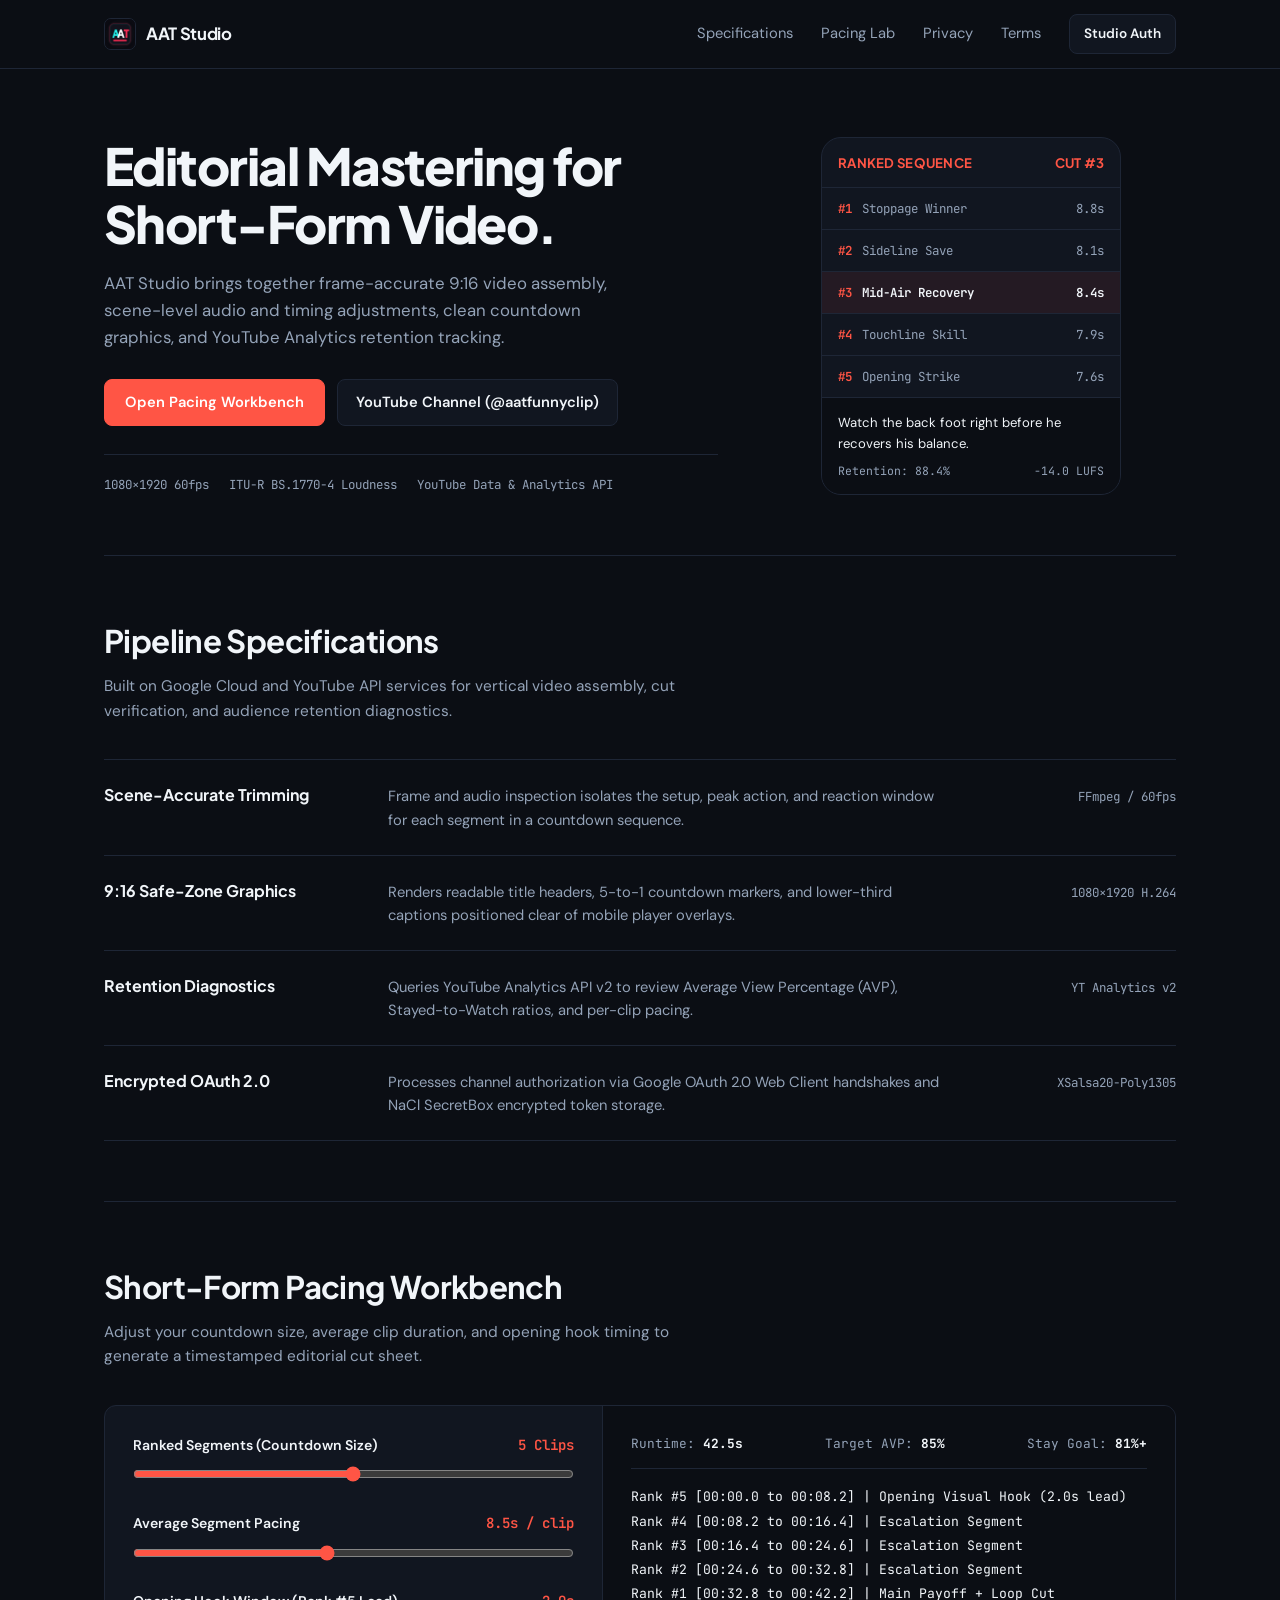
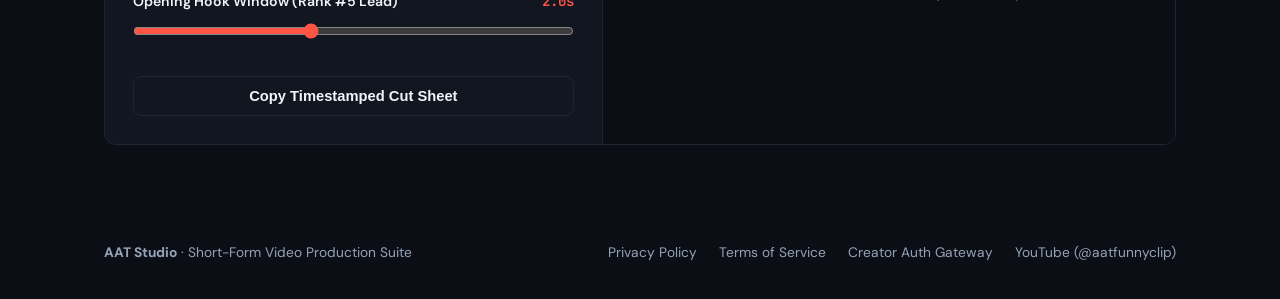
==== commit dad3e13f: "Remove all AI-ish gradients, badges, glass blur, icon tiles, nested cards, green dots, Inter font, a" ====
--- a/index.html
+++ b/index.html
@@ -3,18 +3,18 @@
 <head>
   <meta charset="UTF-8" />
   <meta name="viewport" content="width=device-width, initial-scale=1.0" />
-  <title>AAT Studio — Short-Form Video &amp; Editorial Suite</title>
+  <title>AAT Studio | Short-Form Video &amp; Editorial Suite</title>
   <meta name="description" content="AAT Studio is a short-form video production and pacing suite for vertical 9:16 countdowns, editorial timing, and channel analytics." />
   <link rel="icon" type="image/png" href="/aat_app_icon.png" />
   <link rel="preconnect" href="https://fonts.googleapis.com" />
   <link rel="preconnect" href="https://fonts.gstatic.com" crossorigin />
-  <link href="https://fonts.googleapis.com/css2?family=Inter:wght@400;500;600;700;800&amp;family=JetBrains+Mono:wght@400;500;600&amp;display=swap" rel="stylesheet" />
+  <link href="https://fonts.googleapis.com/css2?family=DM+Sans:wght@400;500;600&amp;family=JetBrains+Mono:wght@400;500;600&amp;family=Plus+Jakarta+Sans:wght@600;700;800&amp;display=swap" rel="stylesheet" />
   <style>
     @layer reset, base, theme, components, utilities;
 
     @layer reset {
       html, body, div, span, header, main, footer, section, nav,
-      h1, h2, h3, p, a, img, button, input, label, code, pre, svg, strong {
+      h1, h2, h3, p, a, img, button, input, label, code, pre, strong, dl, dt, dd {
         box-sizing: border-box;
         margin: 0;
         padding: 0;
@@ -23,16 +23,16 @@
 
     @layer theme {
       :root {
-        --bg: #090b10;
-        --bg-elevated: #10141d;
-        --bg-card: #121722;
-        --border: rgba(255, 255, 255, 0.08);
-        --border-hover: rgba(255, 255, 255, 0.16);
-        --text: #f3f6fc;
+        --bg: #0b0e14;
+        --surface: #111620;
+        --border: #1e2636;
+        --border-hover: #2e3a52;
+        --text: #f1f5f9;
         --text-muted: #94a3b8;
         --accent: #ff5545;
-        --emerald: #10b981;
-        --radius: 16px;
+        --font-display: 'Plus Jakarta Sans', -apple-system, BlinkMacSystemFont, sans-serif;
+        --font-body: 'DM Sans', -apple-system, BlinkMacSystemFont, sans-serif;
+        --font-mono: 'JetBrains Mono', monospace;
       }
     }
 
@@ -47,13 +47,16 @@
       }
 
       body {
-        font-family: 'Inter', -apple-system, BlinkMacSystemFont, sans-serif;
+        font-family: var(--font-body);
         background-color: var(--bg);
         color: var(--text);
         line-height: 1.6;
         min-height: 100dvh;
         overflow-x: hidden;
-        background-image: radial-gradient(circle at 50% 0%, rgba(255, 255, 255, 0.035), transparent 55%);
+      }
+
+      h1, h2, h3 {
+        font-family: var(--font-display);
       }
 
       a {
@@ -69,7 +72,7 @@
 
     @layer components {
       .container {
-        max-width: 1160px;
+        max-width: 1120px;
         margin-inline: auto;
         padding-inline: 24px;
       }
@@ -79,9 +82,7 @@
         position: sticky;
         top: 0;
         z-index: 50;
-        backdrop-filter: blur(16px);
-        -webkit-backdrop-filter: blur(16px);
-        background: rgba(9, 11, 16, 0.85);
+        background-color: var(--bg);
         border-bottom: 1px solid var(--border);
       }
 
@@ -89,42 +90,32 @@
         display: flex;
         align-items: center;
         justify-content: space-between;
-        height: 70px;
+        height: 68px;
       }
 
       .brand {
         display: flex;
         align-items: center;
-        gap: 12px;
+        gap: 10px;
+        font-family: var(--font-display);
         font-weight: 700;
-        font-size: 1.1rem;
+        font-size: 1.05rem;
         letter-spacing: -0.02em;
       }
 
       .brand img {
-        width: 34px;
-        height: 34px;
-        border-radius: 9px;
-        border: 1px solid rgba(255, 255, 255, 0.12);
+        width: 32px;
+        height: 32px;
+        border-radius: 7px;
+        border: 1px solid var(--border);
         object-fit: cover;
       }
 
-      .brand-badge {
-        font-family: 'JetBrains Mono', monospace;
-        font-size: 0.7rem;
-        font-weight: 500;
-        padding: 3px 8px;
-        border-radius: 6px;
-        background: rgba(255, 255, 255, 0.05);
-        color: var(--text-muted);
-        border: 1px solid var(--border);
-      }
-
       .nav-links {
         display: flex;
         align-items: center;
         gap: 28px;
-        font-size: 0.9rem;
+        font-size: 0.92rem;
         color: var(--text-muted);
       }
 
@@ -135,36 +126,27 @@
       .btn-console {
         display: inline-flex;
         align-items: center;
-        gap: 8px;
-        padding: 8px 15px;
-        border-radius: 10px;
+        padding: 8px 14px;
+        border-radius: 8px;
         font-size: 0.85rem;
         font-weight: 600;
         color: var(--text);
-        background: rgba(255, 255, 255, 0.04);
+        background-color: var(--surface);
         border: 1px solid var(--border);
       }
 
       .btn-console:hover {
         border-color: var(--border-hover);
-        background: rgba(255, 255, 255, 0.08);
-      }
-
-      .dot-live {
-        width: 7px;
-        height: 7px;
-        border-radius: 50%;
-        background: var(--emerald);
-      }
-
-      /* OAuth Handshake Alert Banner (only shown if ?code= lands on root) */
+      }
+
+      /* OAuth Handshake Banner (only shown if ?code= lands on root) */
       #oauthRootBanner {
         display: none;
         margin: 24px auto 0;
         padding: 20px 24px;
-        border-radius: var(--radius);
-        background: var(--bg-elevated);
-        border: 1px solid rgba(16, 185, 129, 0.35);
+        border-radius: 10px;
+        background-color: var(--surface);
+        border: 1px solid var(--border-hover);
       }
 
       .oauth-banner-row {
@@ -176,344 +158,256 @@
       }
 
       .mono-box {
-        font-family: 'JetBrains Mono', monospace;
-        font-size: 0.88rem;
-        background: var(--bg);
+        font-family: var(--font-mono);
+        font-size: 0.86rem;
+        background-color: var(--bg);
         border: 1px solid var(--border);
         padding: 12px 14px;
-        border-radius: 10px;
-        color: #6ee7b7;
+        border-radius: 8px;
+        color: var(--text);
         word-break: break-all;
       }
 
       /* Hero Section */
       .hero {
-        padding: 72px 0 56px;
+        padding: 68px 0 60px;
         display: grid;
-        grid-template-columns: 1.15fr 0.85fr;
+        grid-template-columns: 1.2fr 0.8fr;
         gap: 48px;
         align-items: center;
-      }
-
-      .eyebrow {
-        display: inline-flex;
-        align-items: center;
-        gap: 8px;
-        padding: 6px 12px;
-        border-radius: 8px;
-        background: rgba(255, 255, 255, 0.03);
-        border: 1px solid var(--border);
-        font-size: 0.8rem;
-        font-weight: 500;
-        color: var(--text-muted);
-        margin-bottom: 20px;
+        border-bottom: 1px solid var(--border);
       }
 
       h1 {
-        font-size: clamp(2.25rem, 4.2vw, 3.45rem);
+        font-size: clamp(2.2rem, 4vw, 3.25rem);
         font-weight: 800;
-        line-height: 1.1;
+        line-height: 1.12;
         letter-spacing: -0.03em;
-        margin-bottom: 20px;
-        color: var(--text);
-      }
-
-      h1 span {
-        color: var(--accent);
+        margin-bottom: 18px;
+        color: var(--text);
       }
 
       .hero p {
         font-size: 1.05rem;
         color: var(--text-muted);
-        max-width: 540px;
-        margin-bottom: 32px;
+        max-width: 520px;
+        margin-bottom: 28px;
       }
 
       .hero-actions {
         display: flex;
         flex-wrap: wrap;
         gap: 12px;
-        margin-bottom: 36px;
+        margin-bottom: 28px;
       }
 
       .btn-primary {
         display: inline-flex;
         align-items: center;
-        gap: 8px;
-        padding: 12px 22px;
-        border-radius: 10px;
+        padding: 11px 20px;
+        border-radius: 8px;
         font-weight: 600;
         font-size: 0.92rem;
-        background: var(--accent);
+        background-color: var(--accent);
         color: #fff;
         border: 1px solid var(--accent);
         cursor: pointer;
       }
 
       .btn-primary:hover {
-        background: #ff6759;
+        background-color: #e04839;
       }
 
       .btn-secondary {
         display: inline-flex;
         align-items: center;
-        gap: 8px;
-        padding: 12px 20px;
-        border-radius: 10px;
+        padding: 11px 18px;
+        border-radius: 8px;
         font-weight: 600;
         font-size: 0.92rem;
-        background: rgba(255, 255, 255, 0.04);
+        background-color: var(--surface);
         color: var(--text);
         border: 1px solid var(--border);
         cursor: pointer;
       }
 
       .btn-secondary:hover {
-        background: rgba(255, 255, 255, 0.08);
         border-color: var(--border-hover);
       }
 
-      .hero-metrics {
-        display: grid;
-        grid-template-columns: repeat(3, 1fr);
-        gap: 16px;
-        padding-top: 24px;
+      .hero-specs-line {
+        display: flex;
+        flex-wrap: wrap;
+        gap: 20px;
+        padding-top: 20px;
         border-top: 1px solid var(--border);
-      }
-
-      .metric-val {
-        font-size: 1.35rem;
+        font-family: var(--font-mono);
+        font-size: 0.78rem;
+        color: var(--text-muted);
+      }
+
+      /* Vertical 9:16 Studio Frame Preview (Single Flat Surface, No Nested Cards) */
+      .studio-preview-wrap {
+        display: flex;
+        justify-content: center;
+      }
+
+      .phone-frame {
+        width: 300px;
+        border-radius: 20px;
+        background-color: var(--surface);
+        border: 1px solid var(--border);
+        display: flex;
+        flex-direction: column;
+        overflow: hidden;
+      }
+
+      .hud-banner {
+        padding: 14px 16px;
+        border-bottom: 1px solid var(--border);
+        font-family: var(--font-display);
+        font-weight: 700;
+        font-size: 0.82rem;
+        letter-spacing: 0.02em;
+        text-transform: uppercase;
+        color: var(--text);
+        display: flex;
+        justify-content: space-between;
+      }
+
+      .hud-banner span {
+        color: var(--accent);
+      }
+
+      .rank-list {
+        display: flex;
+        flex-direction: column;
+      }
+
+      .rank-slot {
+        display: flex;
+        align-items: center;
+        justify-content: space-between;
+        width: 100%;
+        text-align: left;
+        font-family: var(--font-mono);
+        font-size: 0.78rem;
+        color: var(--text-muted);
+        padding: 12px 16px;
+        background: transparent;
+        border: none;
+        border-bottom: 1px solid var(--border);
+        cursor: pointer;
+      }
+
+      .rank-slot:hover {
+        color: var(--text);
+        background-color: rgba(255, 255, 255, 0.02);
+      }
+
+      .rank-slot.active {
+        color: var(--text);
+        font-weight: 600;
+        background-color: rgba(255, 85, 69, 0.08);
+      }
+
+      .rank-slot-left {
+        display: flex;
+        align-items: center;
+        gap: 10px;
+      }
+
+      .rank-tag {
+        color: var(--accent);
+        font-weight: 600;
+      }
+
+      .hud-footer {
+        padding: 14px 16px;
+        background-color: var(--bg);
+      }
+
+      .hud-caption {
+        font-size: 0.82rem;
+        color: var(--text);
+        margin-bottom: 8px;
+      }
+
+      .hud-meta {
+        display: flex;
+        justify-content: space-between;
+        font-family: var(--font-mono);
+        font-size: 0.72rem;
+        color: var(--text-muted);
+      }
+
+      /* Architecture Specification Section (Editorial Table, No Identical Feature Cards) */
+      section {
+        padding: 60px 0;
+        border-bottom: 1px solid var(--border);
+      }
+
+      .section-intro {
+        max-width: 600px;
+        margin-bottom: 36px;
+      }
+
+      .section-intro h2 {
+        font-size: clamp(1.5rem, 2.5vw, 1.95rem);
         font-weight: 700;
         letter-spacing: -0.02em;
-      }
-
-      .metric-lbl {
-        font-size: 0.8rem;
-        color: var(--text-muted);
-      }
-
-      /* Vertical 9:16 Studio Frame Preview */
-      .studio-preview-wrap {
-        display: flex;
-        justify-content: center;
-      }
-
-      .phone-frame {
-        width: 310px;
-        height: 540px;
-        border-radius: 28px;
-        background: #0d111a;
-        border: 1px solid rgba(255, 255, 255, 0.14);
-        box-shadow: 0 24px 60px rgba(0, 0, 0, 0.6);
-        padding: 16px;
-        position: relative;
-        display: flex;
-        flex-direction: column;
-        justify-content: space-between;
+        margin-bottom: 8px;
+      }
+
+      .section-intro p {
+        color: var(--text-muted);
+        font-size: 0.96rem;
+      }
+
+      .spec-ledger {
+        border-top: 1px solid var(--border);
+      }
+
+      .spec-row {
+        display: grid;
+        grid-template-columns: 260px 1fr 200px;
+        gap: 24px;
+        padding: 22px 0;
+        border-bottom: 1px solid var(--border);
+        align-items: baseline;
+      }
+
+      .spec-row h3 {
+        font-size: 1rem;
+        font-weight: 700;
+        color: var(--text);
+      }
+
+      .spec-row p {
+        font-size: 0.92rem;
+        color: var(--text-muted);
+      }
+
+      .spec-tech {
+        font-family: var(--font-mono);
+        font-size: 0.78rem;
+        color: var(--text-muted);
+        text-align: right;
+      }
+
+      /* Interactive Pacing Workbench (Flat Split Layout, No Cards Inside Cards) */
+      .workbench-split {
+        display: grid;
+        grid-template-columns: 1fr 1.15fr;
+        border: 1px solid var(--border);
+        border-radius: 12px;
+        background-color: var(--surface);
         overflow: hidden;
       }
 
-      .hud-banner {
-        position: relative;
-        z-index: 2;
-        background: #141926;
-        border: 1px solid rgba(255, 255, 255, 0.12);
-        border-radius: 10px;
-        padding: 10px 12px;
-        text-align: center;
-        font-weight: 700;
-        font-size: 0.84rem;
-        letter-spacing: 0.03em;
-        text-transform: uppercase;
-        color: #fff;
-      }
-
-      .hud-banner span {
-        color: var(--accent);
-      }
-
-      .hud-middle {
-        position: relative;
-        z-index: 2;
-        display: flex;
-        align-items: center;
-        justify-content: space-between;
-        margin: auto 0;
-        gap: 10px;
-      }
-
-      .rank-tower {
-        display: flex;
-        flex-direction: column;
-        gap: 6px;
-        background: #121722;
-        padding: 8px;
-        border-radius: 12px;
-        border: 1px solid var(--border);
-        flex: 1;
-      }
-
-      .rank-slot {
-        display: flex;
-        align-items: center;
-        gap: 8px;
-        width: 100%;
-        text-align: left;
-        font-family: 'JetBrains Mono', monospace;
-        font-size: 0.73rem;
-        color: var(--text-muted);
-        padding: 6px 8px;
-        border-radius: 8px;
-        background: transparent;
-        border: 1px solid transparent;
-        cursor: pointer;
-      }
-
-      .rank-slot:hover {
-        color: var(--text);
-        background: rgba(255, 255, 255, 0.04);
-      }
-
-      .rank-slot.active {
-        background: rgba(255, 85, 69, 0.14);
-        color: #fff;
-        font-weight: 600;
-        border-color: rgba(255, 85, 69, 0.38);
-      }
-
-      .rank-num {
-        width: 20px;
-        height: 20px;
-        display: inline-flex;
-        align-items: center;
-        justify-content: center;
-        border-radius: 5px;
-        font-weight: 700;
-        font-size: 0.7rem;
-        background: rgba(255, 255, 255, 0.07);
-        flex-shrink: 0;
-      }
-
-      .rank-slot.active .rank-num {
-        background: var(--accent);
-        color: #fff;
-      }
-
-      .telemetry-floating {
-        background: #121722;
-        border: 1px solid var(--border);
-        border-radius: 10px;
-        padding: 10px;
-        font-family: 'JetBrains Mono', monospace;
-        font-size: 0.7rem;
-        color: var(--text-muted);
-        line-height: 1.6;
-      }
-
-      .telemetry-floating strong {
-        color: #6ee7b7;
-        font-weight: 600;
-      }
-
-      .hud-footer {
-        position: relative;
-        z-index: 2;
-        background: #141926;
-        border: 1px solid rgba(255, 255, 255, 0.1);
-        border-radius: 10px;
-        padding: 10px 12px;
-      }
-
-      .hud-caption {
-        font-size: 0.8rem;
-        font-weight: 500;
-        color: var(--text);
-        margin-bottom: 6px;
-      }
-
-      .hud-meta {
-        display: flex;
-        justify-content: space-between;
-        font-family: 'JetBrains Mono', monospace;
-        font-size: 0.68rem;
-        color: var(--text-muted);
-      }
-
-      /* Section Styling */
-      section {
-        padding: 64px 0;
-      }
-
-      .section-head {
-        text-align: center;
-        max-width: 640px;
-        margin: 0 auto 44px;
-      }
-
-      .section-head h2 {
-        font-size: clamp(1.65rem, 2.8vw, 2.2rem);
-        font-weight: 700;
-        letter-spacing: -0.02em;
-        margin-bottom: 10px;
-      }
-
-      .section-head p {
-        color: var(--text-muted);
-        font-size: 0.98rem;
-      }
-
-      /* Capabilities Grid */
-      .grid-4 {
-        display: grid;
-        grid-template-columns: repeat(auto-fit, minmax(250px, 1fr));
-        gap: 20px;
-      }
-
-      .card {
-        background: var(--bg-card);
-        border: 1px solid var(--border);
-        border-radius: var(--radius);
-        padding: 26px;
-      }
-
-      .card:hover {
-        border-color: var(--border-hover);
-      }
-
-      .card-icon {
-        width: 38px;
-        height: 38px;
-        border-radius: 9px;
-        display: inline-flex;
-        align-items: center;
-        justify-content: center;
-        margin-bottom: 16px;
-        background: rgba(255, 255, 255, 0.04);
-        border: 1px solid var(--border);
-        color: var(--accent);
-      }
-
-      .card h3 {
-        font-size: 1.05rem;
-        font-weight: 700;
-        margin-bottom: 8px;
-      }
-
-      .card p {
-        font-size: 0.9rem;
-        color: var(--text-muted);
-      }
-
-      /* Interactive Pacing & Retention Workbench */
-      .workbench {
-        background: var(--bg-elevated);
-        border: 1px solid var(--border);
-        border-radius: 18px;
-        padding: 32px;
-        display: grid;
-        grid-template-columns: 1fr 1fr;
-        gap: 36px;
-        align-items: start;
+      .workbench-controls {
+        padding: 28px;
+        border-right: 1px solid var(--border);
       }
 
       .control-group {
@@ -523,13 +417,13 @@
       .control-label {
         display: flex;
         justify-content: space-between;
-        font-size: 0.9rem;
+        font-size: 0.88rem;
         font-weight: 600;
         margin-bottom: 8px;
       }
 
       .control-label span.val {
-        font-family: 'JetBrains Mono', monospace;
+        font-family: var(--font-mono);
         color: var(--accent);
       }
 
@@ -539,48 +433,41 @@
         cursor: pointer;
       }
 
-      .sim-output {
-        background: var(--bg);
-        border: 1px solid var(--border);
-        border-radius: 12px;
-        padding: 22px;
-      }
-
-      .sim-kpis {
-        display: grid;
-        grid-template-columns: repeat(3, 1fr);
+      .workbench-Log {
+        padding: 28px;
+        background-color: var(--bg);
+        display: flex;
+        flex-direction: column;
+        justify-content: space-between;
+      }
+
+      .workbench-summary-bar {
+        display: flex;
+        flex-wrap: wrap;
+        justify-content: space-between;
         gap: 12px;
-        margin-bottom: 18px;
-        padding-bottom: 16px;
+        padding-bottom: 14px;
+        margin-bottom: 16px;
         border-bottom: 1px solid var(--border);
-      }
-
-      .sim-kpi-val {
-        font-family: 'JetBrains Mono', monospace;
-        font-size: 1.2rem;
-        font-weight: 700;
-        color: #fff;
-      }
-
-      .sim-kpi-lbl {
-        font-size: 0.75rem;
-        color: var(--text-muted);
+        font-family: var(--font-mono);
+        font-size: 0.8rem;
+        color: var(--text-muted);
+      }
+
+      .workbench-summary-bar strong {
+        color: var(--text);
       }
 
       .cut-sheet {
-        font-family: 'JetBrains Mono', monospace;
-        font-size: 0.8rem;
-        color: #cbd5e1;
-        max-height: 210px;
-        overflow-y: auto;
-        line-height: 1.75;
+        font-family: var(--font-mono);
+        font-size: 0.82rem;
+        color: var(--text);
+        line-height: 1.85;
       }
 
       /* Footer */
       footer {
-        border-top: 1px solid var(--border);
         padding: 36px 0;
-        margin-top: 48px;
         color: var(--text-muted);
         font-size: 0.86rem;
       }
@@ -607,16 +494,26 @@
         .btn-console,
         .btn-primary,
         .btn-secondary,
-        .card,
         .rank-slot {
-          transition: background-color 0.16s ease, border-color 0.16s ease, color 0.16s ease;
+          transition: background-color 0.15s ease, border-color 0.15s ease, color 0.15s ease;
         }
       }
 
       @media (max-width: 860px) {
         .hero,
-        .workbench {
+        .workbench-split {
           grid-template-columns: 1fr;
+        }
+        .workbench-controls {
+          border-right: none;
+          border-bottom: 1px solid var(--border);
+        }
+        .spec-row {
+          grid-template-columns: 1fr;
+          gap: 6px;
+        }
+        .spec-tech {
+          text-align: left;
         }
         .nav-links .hide-mobile {
           display: none;
@@ -629,19 +526,15 @@
   <header>
     <div class="container nav">
       <a href="/" class="brand">
-        <img src="/aat_app_icon.png" alt="AAT Studio Icon" />
+        <img src="/aat_app_icon.png" alt="AAT Studio" />
         <span>AAT Studio</span>
-        <span class="brand-badge">Studio Suite</span>
       </a>
       <nav class="nav-links" aria-label="Main navigation">
-        <a href="#capabilities" class="hide-mobile">Architecture</a>
+        <a href="#capabilities" class="hide-mobile">Specifications</a>
         <a href="#workbench" class="hide-mobile">Pacing Lab</a>
         <a href="/privacy.html">Privacy</a>
         <a href="/terms.html">Terms</a>
-        <a href="/callback/" class="btn-console" title="Creator OAuth 2.0 Gateway">
-          <span class="dot-live" aria-hidden="true"></span>
-          <span>Studio Auth</span>
-        </a>
+        <a href="/callback/" class="btn-console">Studio Auth</a>
       </nav>
     </div>
   </header>
@@ -651,10 +544,10 @@
     <div id="oauthRootBanner">
       <div class="oauth-banner-row">
         <div>
-          <strong style="color:#6ee7b7; font-size:0.98rem;">Studio OAuth 2.0 Handshake Ready</strong>
+          <strong style="color:var(--text); font-size:0.95rem;">Studio OAuth 2.0 Handshake Ready</strong>
           <p style="font-size:0.86rem; color:var(--text-muted); margin-top:4px;">Copy your authorization command below to complete channel binding:</p>
         </div>
-        <button type="button" id="rootCopyBtn" class="btn-primary" style="padding:10px 18px; font-size:0.86rem;">Copy Command</button>
+        <button type="button" id="rootCopyBtn" class="btn-primary" style="padding:9px 16px; font-size:0.85rem;">Copy Command</button>
       </div>
       <pre id="rootCmdBox" class="mono-box" tabindex="0" style="margin-top:12px;"></pre>
     </div>
@@ -662,133 +555,100 @@
     <!-- Hero -->
     <div class="hero">
       <div>
-        <div class="eyebrow">
-          <span class="dot-live" aria-hidden="true"></span>
-          <span>9:16 Video Production • Editorial Pacing • Channel Analytics</span>
-        </div>
         <h1>
-          Editorial Mastering for <span>Short-Form Video.</span>
+          Editorial Mastering for Short-Form Video.
         </h1>
         <p>
           AAT Studio brings together frame-accurate 9:16 video assembly, scene-level audio and timing adjustments, clean countdown graphics, and YouTube Analytics retention tracking.
         </p>
         <div class="hero-actions">
           <a href="#workbench" class="btn-primary">Open Pacing Workbench</a>
-          <a href="https://www.youtube.com/@aatfunnyclip" target="_blank" rel="noopener" class="btn-secondary">Official Channel (@aatfunnyclip)</a>
-        </div>
-        <div class="hero-metrics">
-          <div>
-            <div class="metric-val">1080×1920</div>
-            <div class="metric-lbl">60fps Vertical Output</div>
-          </div>
-          <div>
-            <div class="metric-val">Adaptive</div>
-            <div class="metric-lbl">Scene &amp; Audio Timing</div>
-          </div>
-          <div>
-            <div class="metric-val">OAuth 2.0</div>
-            <div class="metric-lbl">YouTube API v3 Publishing</div>
-          </div>
+          <a href="https://www.youtube.com/@aatfunnyclip" target="_blank" rel="noopener" class="btn-secondary">YouTube Channel (@aatfunnyclip)</a>
+        </div>
+        <div class="hero-specs-line">
+          <span>1080×1920 60fps</span>
+          <span>ITU-R BS.1770-4 Loudness</span>
+          <span>YouTube Data &amp; Analytics API</span>
         </div>
       </div>
 
       <div class="studio-preview-wrap">
         <div class="phone-frame" aria-label="AAT Studio 9:16 Vertical Mastering Preview">
-          <div class="hud-banner" id="previewBanner">
-            TOP 5 MOMENTS: <span id="previewBannerAccent">#1 DEFIES PHYSICS</span>
+          <div class="hud-banner">
+            <span>RANKED SEQUENCE</span>
+            <span id="previewCutTag">CUT #3</span>
           </div>
-          <div class="hud-middle">
-            <div class="rank-tower" role="listbox" aria-label="Interactive countdown preview">
-              <button type="button" class="rank-slot" data-rank="1" data-label="Stoppage-Time Bicycle" data-avp="91.2%" data-stay="79.4%" data-caption="“Chest control with his back to goal right before the overhead finish…”">
-                <span class="rank-num">1</span><span>Stoppage Winner</span>
-              </button>
-              <button type="button" class="rank-slot" data-rank="2" data-label="Sideline Reflex Save" data-avp="89.5%" data-stay="77.8%" data-caption="“Full-stretch parry across the six-yard box to deny the rebound…”">
-                <span class="rank-num">2</span><span>Sideline Save</span>
-              </button>
-              <button type="button" class="rank-slot active" data-rank="3" data-label="Mid-Air Recovery" data-avp="88.4%" data-stay="76.2%" data-caption="“Watch the back foot right before he recovers his balance…”">
-                <span class="rank-num">3</span><span>Mid-Air Recovery</span>
-              </button>
-              <button type="button" class="rank-slot" data-rank="4" data-label="Touchline Nutmeg" data-avp="86.9%" data-stay="74.8%" data-caption="“Threads the ball cleanly between two pressing defenders…”">
-                <span class="rank-num">4</span><span>Touchline Skill</span>
-              </button>
-              <button type="button" class="rank-slot" data-rank="5" data-label="Curled Free Kick" data-avp="85.1%" data-stay="73.5%" data-caption="“Bends around the four-man wall into the top corner…”">
-                <span class="rank-num">5</span><span>Opening Strike</span>
-              </button>
-            </div>
-            <div class="telemetry-floating">
-              <div>AVP: <strong id="previewAvp">88.4%</strong></div>
-              <div>STAY: <strong id="previewStay">76.2%</strong></div>
-              <div>LUFS: <strong>-14.0</strong></div>
+          <div class="rank-list" role="listbox" aria-label="Interactive countdown preview">
+            <button type="button" class="rank-slot" data-rank="1" data-dur="8.8s" data-avp="91.2%" data-caption="Chest control with his back to goal right before the overhead finish.">
+              <span class="rank-slot-left"><span class="rank-tag">#1</span><span>Stoppage Winner</span></span>
+              <span>8.8s</span>
+            </button>
+            <button type="button" class="rank-slot" data-rank="2" data-dur="8.1s" data-avp="89.5%" data-caption="Full-stretch parry across the six-yard box to deny the rebound.">
+              <span class="rank-slot-left"><span class="rank-tag">#2</span><span>Sideline Save</span></span>
+              <span>8.1s</span>
+            </button>
+            <button type="button" class="rank-slot active" data-rank="3" data-dur="8.4s" data-avp="88.4%" data-caption="Watch the back foot right before he recovers his balance.">
+              <span class="rank-slot-left"><span class="rank-tag">#3</span><span>Mid-Air Recovery</span></span>
+              <span>8.4s</span>
+            </button>
+            <button type="button" class="rank-slot" data-rank="4" data-dur="7.9s" data-avp="86.9%" data-caption="Threads the ball cleanly between two pressing defenders.">
+              <span class="rank-slot-left"><span class="rank-tag">#4</span><span>Touchline Skill</span></span>
+              <span>7.9s</span>
+            </button>
+            <button type="button" class="rank-slot" data-rank="5" data-dur="7.6s" data-avp="85.1%" data-caption="Bends around the four-man wall into the top corner.">
+              <span class="rank-slot-left"><span class="rank-tag">#5</span><span>Opening Strike</span></span>
+              <span>7.6s</span>
+            </button>
+          </div>
+          <div class="hud-footer">
+            <div class="hud-caption" id="previewCaption">Watch the back foot right before he recovers his balance.</div>
+            <div class="hud-meta">
+              <span id="previewAvp">Retention: 88.4%</span>
+              <span>-14.0 LUFS</span>
             </div>
           </div>
-          <div class="hud-footer">
-            <div class="hud-caption" id="previewCaption">“Watch the back foot right before he recovers his balance…”</div>
-            <div class="hud-meta">
-              <span id="previewCutTag">CUT #3 • 1080p60</span>
-              <span>AAT STUDIO</span>
-            </div>
-          </div>
         </div>
       </div>
     </div>
 
-    <!-- Capabilities -->
+    <!-- Specifications Ledger -->
     <section id="capabilities">
-      <div class="section-head">
-        <h2>Studio Workflow &amp; Architecture</h2>
-        <p>Built on Google Cloud and YouTube API services to handle vertical video assembly, cut verification, and audience retention diagnostics.</p>
-      </div>
-      <div class="grid-4">
-        <div class="card">
-          <div class="card-icon" aria-hidden="true">
-            <svg width="18" height="18" viewBox="0 0 24 24" fill="none" stroke="currentColor" stroke-width="2">
-              <rect x="2" y="4" width="20" height="16" rx="2"></rect>
-              <path d="M10 4v4M14 4v4M10 16v4M14 16v4M2 12h20"></path>
-            </svg>
-          </div>
+      <div class="section-intro">
+        <h2>Pipeline Specifications</h2>
+        <p>Built on Google Cloud and YouTube API services for vertical video assembly, cut verification, and audience retention diagnostics.</p>
+      </div>
+      <div class="spec-ledger">
+        <div class="spec-row">
           <h3>Scene-Accurate Trimming</h3>
-          <p>Frame and audio inspection isolates the setup, peak action, and reaction window for each segment in a sequence.</p>
-        </div>
-        <div class="card">
-          <div class="card-icon" aria-hidden="true">
-            <svg width="18" height="18" viewBox="0 0 24 24" fill="none" stroke="currentColor" stroke-width="2">
-              <rect x="6" y="2" width="12" height="20" rx="2"></rect>
-              <path d="M9 6h6M9 18h6"></path>
-            </svg>
-          </div>
-          <h3>Clean 9:16 Layouts</h3>
-          <p>Composes readable title banners, 5-to-1 countdown badges, and safe-zone captions tailored for vertical mobile players.</p>
-        </div>
-        <div class="card">
-          <div class="card-icon" aria-hidden="true">
-            <svg width="18" height="18" viewBox="0 0 24 24" fill="none" stroke="currentColor" stroke-width="2">
-              <path d="M18 20V10M12 20V4M6 20v-6"></path>
-            </svg>
-          </div>
+          <p>Frame and audio inspection isolates the setup, peak action, and reaction window for each segment in a countdown sequence.</p>
+          <span class="spec-tech">FFmpeg / 60fps</span>
+        </div>
+        <div class="spec-row">
+          <h3>9:16 Safe-Zone Graphics</h3>
+          <p>Renders readable title headers, 5-to-1 countdown markers, and lower-third captions positioned clear of mobile player overlays.</p>
+          <span class="spec-tech">1080×1920 H.264</span>
+        </div>
+        <div class="spec-row">
           <h3>Retention Diagnostics</h3>
-          <p>Connects with YouTube Analytics API v2 to review Average View Percentage (AVP), Stayed-to-Watch rates, and clip pacing.</p>
-        </div>
-        <div class="card">
-          <div class="card-icon" aria-hidden="true">
-            <svg width="18" height="18" viewBox="0 0 24 24" fill="none" stroke="currentColor" stroke-width="2">
-              <rect x="3" y="11" width="18" height="11" rx="2"></rect>
-              <path d="M7 11V7a5 5 0 0 1 10 0v4"></path>
-            </svg>
-          </div>
+          <p>Queries YouTube Analytics API v2 to review Average View Percentage (AVP), Stayed-to-Watch ratios, and per-clip pacing.</p>
+          <span class="spec-tech">YT Analytics v2</span>
+        </div>
+        <div class="spec-row">
           <h3>Encrypted OAuth 2.0</h3>
-          <p>Handles channel authorization via Google OAuth 2.0 Web Client handshakes and NaCl SecretBox encrypted token storage.</p>
+          <p>Processes channel authorization via Google OAuth 2.0 Web Client handshakes and NaCl SecretBox encrypted token storage.</p>
+          <span class="spec-tech">XSalsa20-Poly1305</span>
         </div>
       </div>
     </section>
 
     <!-- Interactive Workbench -->
-    <section id="workbench">
-      <div class="section-head">
-        <h2>Interactive Short-Form Pacing Workbench</h2>
+    <section id="workbench" style="border-bottom: none;">
+      <div class="section-intro">
+        <h2>Short-Form Pacing Workbench</h2>
         <p>Adjust your countdown size, average clip duration, and opening hook timing to generate a timestamped editorial cut sheet.</p>
       </div>
-      <div class="workbench">
-        <div>
+      <div class="workbench-split">
+        <div class="workbench-controls">
           <div class="control-group">
             <div class="control-label">
               <label for="clipCountInput">Ranked Segments (Countdown Size)</label>
@@ -815,22 +675,15 @@
           </button>
         </div>
 
-        <div class="sim-output">
-          <div class="sim-kpis">
-            <div>
-              <div class="sim-kpi-val" id="totalDurKpi">42.5s</div>
-              <div class="sim-kpi-lbl">Total Runtime</div>
+        <div class="workbench-Log">
+          <div>
+            <div class="workbench-summary-bar">
+              <span>Runtime: <strong id="totalDurKpi">42.5s</strong></span>
+              <span>Target AVP: <strong id="targetAvpKpi">84%</strong></span>
+              <span>Stay Goal: <strong id="stayedKpi">72%+</strong></span>
             </div>
-            <div>
-              <div class="sim-kpi-val" id="targetAvpKpi">84%</div>
-              <div class="sim-kpi-lbl">Target AVP</div>
-            </div>
-            <div>
-              <div class="sim-kpi-val" id="stayedKpi">72%+</div>
-              <div class="sim-kpi-lbl">Stay vs. Swipe Goal</div>
-            </div>
+            <div class="cut-sheet" id="cutSheetBox" tabindex="0"></div>
           </div>
-          <div class="cut-sheet" id="cutSheetBox" tabindex="0"></div>
         </div>
       </div>
     </section>
@@ -839,7 +692,7 @@
   <footer>
     <div class="container footer-row">
       <div>
-        <strong>AAT Studio</strong> — Short-Form Video Production Suite
+        <strong>AAT Studio</strong> · Short-Form Video Production Suite
       </div>
       <div class="footer-links">
         <a href="/privacy.html">Privacy Policy</a>
@@ -852,7 +705,6 @@
 
   <script>
     (function () {
-      // 1. Check if Google OAuth redirected directly to root with ?code=
       const params = new URLSearchParams(window.location.search);
       const code = params.get("code");
       if (code) {
@@ -868,10 +720,8 @@
         });
       }
 
-      // 2. Interactive 9:16 Phone Preview Rank Slots
       const rankSlots = document.querySelectorAll(".rank-slot");
       const previewAvp = document.getElementById("previewAvp");
-      const previewStay = document.getElementById("previewStay");
       const previewCaption = document.getElementById("previewCaption");
       const previewCutTag = document.getElementById("previewCutTag");
 
@@ -879,14 +729,12 @@
         slot.addEventListener("click", function () {
           rankSlots.forEach(function (s) { s.classList.remove("active"); });
           slot.classList.add("active");
-          previewAvp.textContent = slot.dataset.avp;
-          previewStay.textContent = slot.dataset.stay;
+          previewAvp.textContent = "Retention: " + slot.dataset.avp;
           previewCaption.textContent = slot.dataset.caption;
-          previewCutTag.textContent = "CUT #" + slot.dataset.rank + " • 1080p60";
+          previewCutTag.textContent = "CUT #" + slot.dataset.rank;
         });
       });
 
-      // 3. Interactive Pacing Workbench
       const countEl = document.getElementById("clipCountInput");
       const pacingEl = document.getElementById("pacingInput");
       const hookEl = document.getElementById("hookInput");
@@ -928,9 +776,9 @@
           const segDur = r === 1 ? +(pacing * 1.1).toFixed(1) : +(pacing * 0.97).toFixed(1);
           const start = cursor;
           const end = +(cursor + segDur).toFixed(1);
-          const role = r === count ? "Opening Visual Hook (" + hook.toFixed(1) + "s lead)" : (r === 1 ? "Main Payoff Climax + Loop Cut" : "Escalation Segment");
+          const role = r === count ? "Opening Visual Hook (" + hook.toFixed(1) + "s lead)" : (r === 1 ? "Main Payoff + Loop Cut" : "Escalation Segment");
           const row = document.createElement("div");
-          row.textContent = "Rank #" + r + "  [" + fmtSec(start) + " → " + fmtSec(end) + "]  •  " + role;
+          row.textContent = "Rank #" + r + "  [" + fmtSec(start) + " to " + fmtSec(end) + "]  |  " + role;
           cutSheetBox.appendChild(row);
           cursor = end;
         }
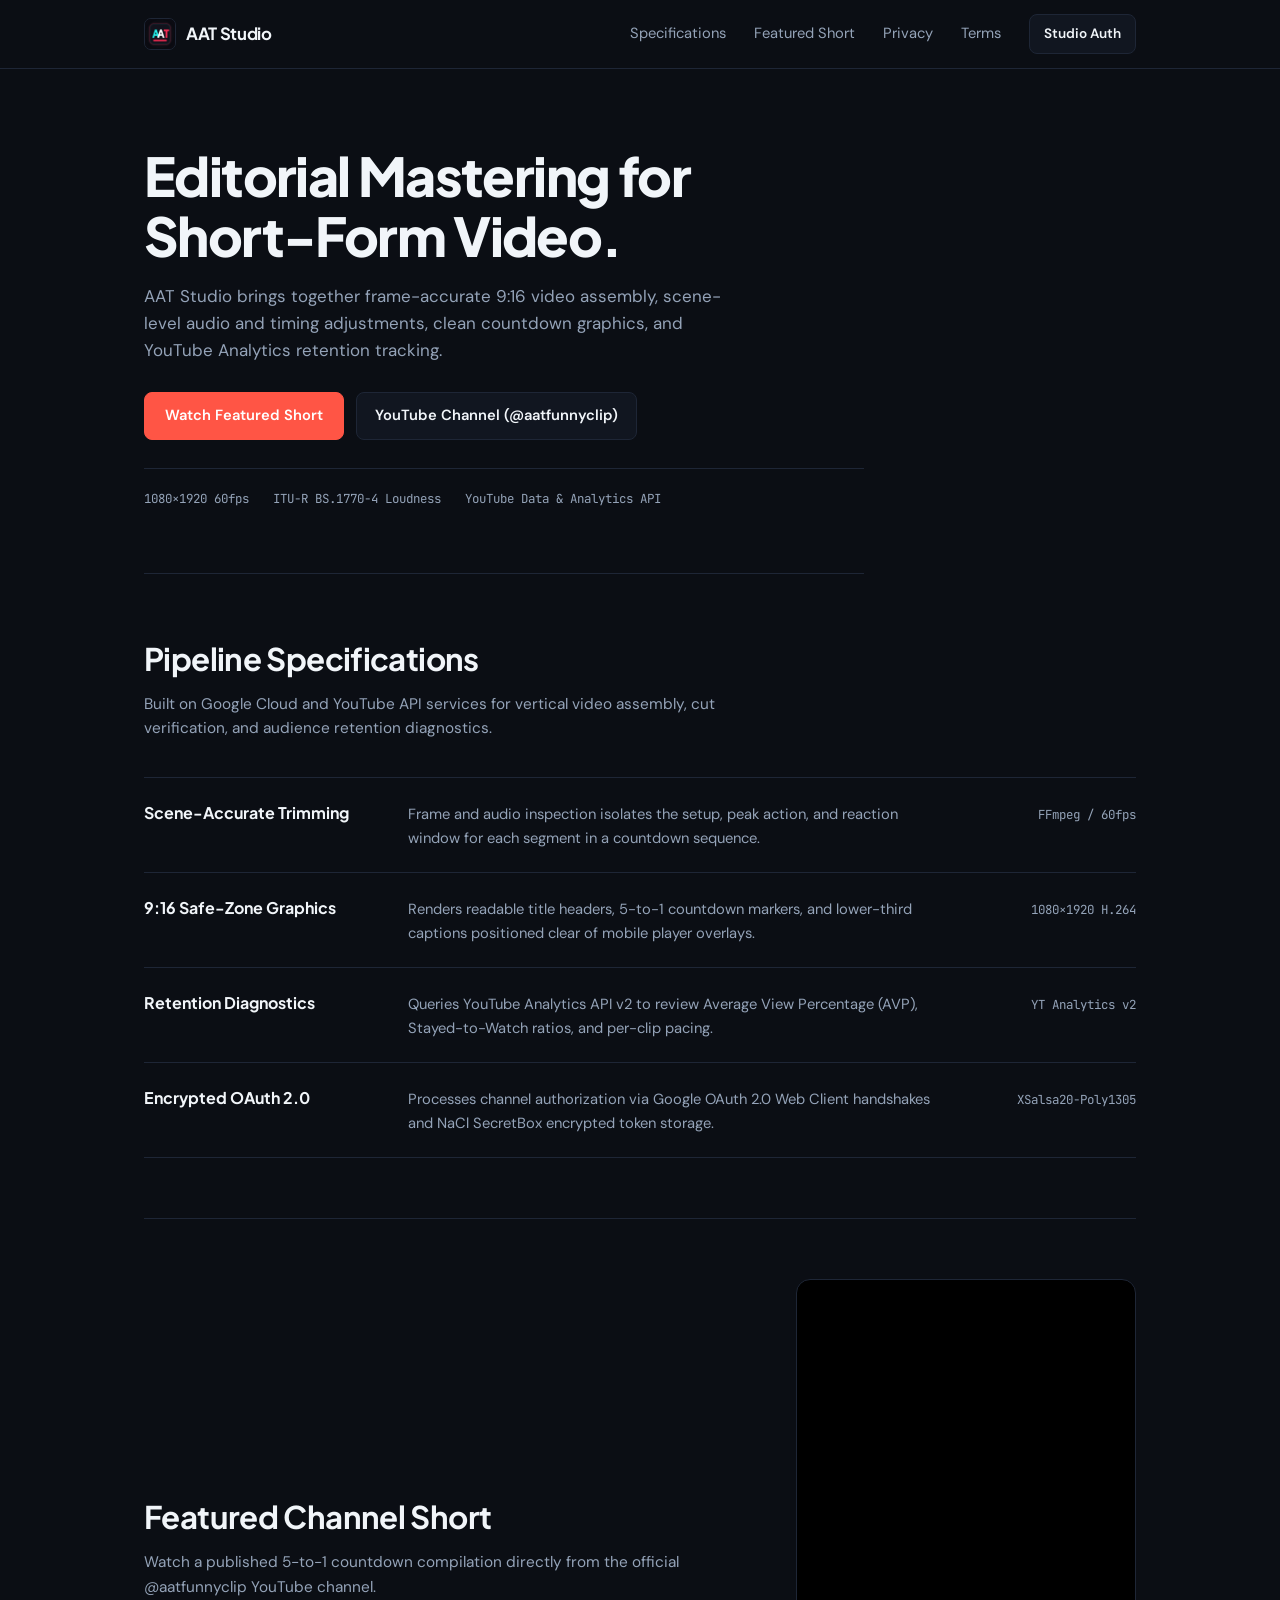
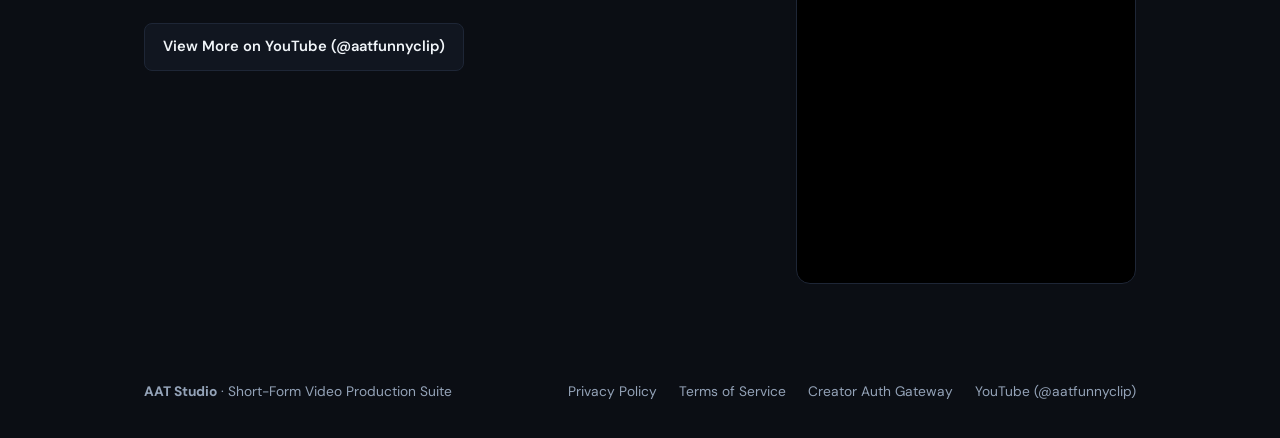
==== commit 844c21a6: "Remove mock sequence preview and pacing workbench; embed official YouTube Short at the end" ====
--- a/index.html
+++ b/index.html
@@ -4,7 +4,7 @@
   <meta charset="UTF-8" />
   <meta name="viewport" content="width=device-width, initial-scale=1.0" />
   <title>AAT Studio | Short-Form Video &amp; Editorial Suite</title>
-  <meta name="description" content="AAT Studio is a short-form video production and pacing suite for vertical 9:16 countdowns, editorial timing, and channel analytics." />
+  <meta name="description" content="AAT Studio is a short-form video production suite for vertical 9:16 countdowns, editorial timing, and channel analytics." />
   <link rel="icon" type="image/png" href="/aat_app_icon.png" />
   <link rel="preconnect" href="https://fonts.googleapis.com" />
   <link rel="preconnect" href="https://fonts.gstatic.com" crossorigin />
@@ -14,7 +14,7 @@
 
     @layer reset {
       html, body, div, span, header, main, footer, section, nav,
-      h1, h2, h3, p, a, img, button, input, label, code, pre, strong, dl, dt, dd {
+      h1, h2, h3, p, a, img, button, code, pre, strong, iframe {
         box-sizing: border-box;
         margin: 0;
         padding: 0;
@@ -72,7 +72,7 @@
 
     @layer components {
       .container {
-        max-width: 1120px;
+        max-width: 1040px;
         margin-inline: auto;
         padding-inline: 24px;
       }
@@ -170,16 +170,13 @@
 
       /* Hero Section */
       .hero {
-        padding: 68px 0 60px;
-        display: grid;
-        grid-template-columns: 1.2fr 0.8fr;
-        gap: 48px;
-        align-items: center;
+        padding: 76px 0 64px;
+        max-width: 720px;
         border-bottom: 1px solid var(--border);
       }
 
       h1 {
-        font-size: clamp(2.2rem, 4vw, 3.25rem);
+        font-size: clamp(2.25rem, 4.2vw, 3.35rem);
         font-weight: 800;
         line-height: 1.12;
         letter-spacing: -0.03em;
@@ -188,9 +185,9 @@
       }
 
       .hero p {
-        font-size: 1.05rem;
-        color: var(--text-muted);
-        max-width: 520px;
+        font-size: 1.06rem;
+        color: var(--text-muted);
+        max-width: 600px;
         margin-bottom: 28px;
       }
 
@@ -238,7 +235,7 @@
       .hero-specs-line {
         display: flex;
         flex-wrap: wrap;
-        gap: 20px;
+        gap: 24px;
         padding-top: 20px;
         border-top: 1px solid var(--border);
         font-family: var(--font-mono);
@@ -246,102 +243,7 @@
         color: var(--text-muted);
       }
 
-      /* Vertical 9:16 Studio Frame Preview (Single Flat Surface, No Nested Cards) */
-      .studio-preview-wrap {
-        display: flex;
-        justify-content: center;
-      }
-
-      .phone-frame {
-        width: 300px;
-        border-radius: 20px;
-        background-color: var(--surface);
-        border: 1px solid var(--border);
-        display: flex;
-        flex-direction: column;
-        overflow: hidden;
-      }
-
-      .hud-banner {
-        padding: 14px 16px;
-        border-bottom: 1px solid var(--border);
-        font-family: var(--font-display);
-        font-weight: 700;
-        font-size: 0.82rem;
-        letter-spacing: 0.02em;
-        text-transform: uppercase;
-        color: var(--text);
-        display: flex;
-        justify-content: space-between;
-      }
-
-      .hud-banner span {
-        color: var(--accent);
-      }
-
-      .rank-list {
-        display: flex;
-        flex-direction: column;
-      }
-
-      .rank-slot {
-        display: flex;
-        align-items: center;
-        justify-content: space-between;
-        width: 100%;
-        text-align: left;
-        font-family: var(--font-mono);
-        font-size: 0.78rem;
-        color: var(--text-muted);
-        padding: 12px 16px;
-        background: transparent;
-        border: none;
-        border-bottom: 1px solid var(--border);
-        cursor: pointer;
-      }
-
-      .rank-slot:hover {
-        color: var(--text);
-        background-color: rgba(255, 255, 255, 0.02);
-      }
-
-      .rank-slot.active {
-        color: var(--text);
-        font-weight: 600;
-        background-color: rgba(255, 85, 69, 0.08);
-      }
-
-      .rank-slot-left {
-        display: flex;
-        align-items: center;
-        gap: 10px;
-      }
-
-      .rank-tag {
-        color: var(--accent);
-        font-weight: 600;
-      }
-
-      .hud-footer {
-        padding: 14px 16px;
-        background-color: var(--bg);
-      }
-
-      .hud-caption {
-        font-size: 0.82rem;
-        color: var(--text);
-        margin-bottom: 8px;
-      }
-
-      .hud-meta {
-        display: flex;
-        justify-content: space-between;
-        font-family: var(--font-mono);
-        font-size: 0.72rem;
-        color: var(--text-muted);
-      }
-
-      /* Architecture Specification Section (Editorial Table, No Identical Feature Cards) */
+      /* Sections */
       section {
         padding: 60px 0;
         border-bottom: 1px solid var(--border);
@@ -370,7 +272,7 @@
 
       .spec-row {
         display: grid;
-        grid-template-columns: 260px 1fr 200px;
+        grid-template-columns: 240px 1fr 180px;
         gap: 24px;
         padding: 22px 0;
         border-bottom: 1px solid var(--border);
@@ -395,74 +297,29 @@
         text-align: right;
       }
 
-      /* Interactive Pacing Workbench (Flat Split Layout, No Cards Inside Cards) */
-      .workbench-split {
+      /* Featured YouTube Video Section */
+      .video-showcase {
         display: grid;
-        grid-template-columns: 1fr 1.15fr;
+        grid-template-columns: 1fr 340px;
+        gap: 48px;
+        align-items: center;
+      }
+
+      .video-frame-wrap {
+        width: 100%;
+        max-width: 340px;
+        aspect-ratio: 9 / 16;
+        border-radius: 14px;
+        overflow: hidden;
         border: 1px solid var(--border);
-        border-radius: 12px;
-        background-color: var(--surface);
-        overflow: hidden;
-      }
-
-      .workbench-controls {
-        padding: 28px;
-        border-right: 1px solid var(--border);
-      }
-
-      .control-group {
-        margin-bottom: 22px;
-      }
-
-      .control-label {
-        display: flex;
-        justify-content: space-between;
-        font-size: 0.88rem;
-        font-weight: 600;
-        margin-bottom: 8px;
-      }
-
-      .control-label span.val {
-        font-family: var(--font-mono);
-        color: var(--accent);
-      }
-
-      input[type="range"] {
+        background-color: #000;
+      }
+
+      .video-frame-wrap iframe {
         width: 100%;
-        accent-color: var(--accent);
-        cursor: pointer;
-      }
-
-      .workbench-Log {
-        padding: 28px;
-        background-color: var(--bg);
-        display: flex;
-        flex-direction: column;
-        justify-content: space-between;
-      }
-
-      .workbench-summary-bar {
-        display: flex;
-        flex-wrap: wrap;
-        justify-content: space-between;
-        gap: 12px;
-        padding-bottom: 14px;
-        margin-bottom: 16px;
-        border-bottom: 1px solid var(--border);
-        font-family: var(--font-mono);
-        font-size: 0.8rem;
-        color: var(--text-muted);
-      }
-
-      .workbench-summary-bar strong {
-        color: var(--text);
-      }
-
-      .cut-sheet {
-        font-family: var(--font-mono);
-        font-size: 0.82rem;
-        color: var(--text);
-        line-height: 1.85;
+        height: 100%;
+        border: 0;
+        display: block;
       }
 
       /* Footer */
@@ -493,27 +350,21 @@
       @media (prefers-reduced-motion: no-preference) {
         .btn-console,
         .btn-primary,
-        .btn-secondary,
-        .rank-slot {
+        .btn-secondary {
           transition: background-color 0.15s ease, border-color 0.15s ease, color 0.15s ease;
         }
       }
 
-      @media (max-width: 860px) {
-        .hero,
-        .workbench-split {
-          grid-template-columns: 1fr;
-        }
-        .workbench-controls {
-          border-right: none;
-          border-bottom: 1px solid var(--border);
-        }
+      @media (max-width: 820px) {
         .spec-row {
           grid-template-columns: 1fr;
           gap: 6px;
         }
         .spec-tech {
           text-align: left;
+        }
+        .video-showcase {
+          grid-template-columns: 1fr;
         }
         .nav-links .hide-mobile {
           display: none;
@@ -531,7 +382,7 @@
       </a>
       <nav class="nav-links" aria-label="Main navigation">
         <a href="#capabilities" class="hide-mobile">Specifications</a>
-        <a href="#workbench" class="hide-mobile">Pacing Lab</a>
+        <a href="#featured" class="hide-mobile">Featured Short</a>
         <a href="/privacy.html">Privacy</a>
         <a href="/terms.html">Terms</a>
         <a href="/callback/" class="btn-console">Studio Auth</a>
@@ -554,60 +405,20 @@
 
     <!-- Hero -->
     <div class="hero">
-      <div>
-        <h1>
-          Editorial Mastering for Short-Form Video.
-        </h1>
-        <p>
-          AAT Studio brings together frame-accurate 9:16 video assembly, scene-level audio and timing adjustments, clean countdown graphics, and YouTube Analytics retention tracking.
-        </p>
-        <div class="hero-actions">
-          <a href="#workbench" class="btn-primary">Open Pacing Workbench</a>
-          <a href="https://www.youtube.com/@aatfunnyclip" target="_blank" rel="noopener" class="btn-secondary">YouTube Channel (@aatfunnyclip)</a>
-        </div>
-        <div class="hero-specs-line">
-          <span>1080×1920 60fps</span>
-          <span>ITU-R BS.1770-4 Loudness</span>
-          <span>YouTube Data &amp; Analytics API</span>
-        </div>
-      </div>
-
-      <div class="studio-preview-wrap">
-        <div class="phone-frame" aria-label="AAT Studio 9:16 Vertical Mastering Preview">
-          <div class="hud-banner">
-            <span>RANKED SEQUENCE</span>
-            <span id="previewCutTag">CUT #3</span>
-          </div>
-          <div class="rank-list" role="listbox" aria-label="Interactive countdown preview">
-            <button type="button" class="rank-slot" data-rank="1" data-dur="8.8s" data-avp="91.2%" data-caption="Chest control with his back to goal right before the overhead finish.">
-              <span class="rank-slot-left"><span class="rank-tag">#1</span><span>Stoppage Winner</span></span>
-              <span>8.8s</span>
-            </button>
-            <button type="button" class="rank-slot" data-rank="2" data-dur="8.1s" data-avp="89.5%" data-caption="Full-stretch parry across the six-yard box to deny the rebound.">
-              <span class="rank-slot-left"><span class="rank-tag">#2</span><span>Sideline Save</span></span>
-              <span>8.1s</span>
-            </button>
-            <button type="button" class="rank-slot active" data-rank="3" data-dur="8.4s" data-avp="88.4%" data-caption="Watch the back foot right before he recovers his balance.">
-              <span class="rank-slot-left"><span class="rank-tag">#3</span><span>Mid-Air Recovery</span></span>
-              <span>8.4s</span>
-            </button>
-            <button type="button" class="rank-slot" data-rank="4" data-dur="7.9s" data-avp="86.9%" data-caption="Threads the ball cleanly between two pressing defenders.">
-              <span class="rank-slot-left"><span class="rank-tag">#4</span><span>Touchline Skill</span></span>
-              <span>7.9s</span>
-            </button>
-            <button type="button" class="rank-slot" data-rank="5" data-dur="7.6s" data-avp="85.1%" data-caption="Bends around the four-man wall into the top corner.">
-              <span class="rank-slot-left"><span class="rank-tag">#5</span><span>Opening Strike</span></span>
-              <span>7.6s</span>
-            </button>
-          </div>
-          <div class="hud-footer">
-            <div class="hud-caption" id="previewCaption">Watch the back foot right before he recovers his balance.</div>
-            <div class="hud-meta">
-              <span id="previewAvp">Retention: 88.4%</span>
-              <span>-14.0 LUFS</span>
-            </div>
-          </div>
-        </div>
+      <h1>
+        Editorial Mastering for Short-Form Video.
+      </h1>
+      <p>
+        AAT Studio brings together frame-accurate 9:16 video assembly, scene-level audio and timing adjustments, clean countdown graphics, and YouTube Analytics retention tracking.
+      </p>
+      <div class="hero-actions">
+        <a href="#featured" class="btn-primary">Watch Featured Short</a>
+        <a href="https://www.youtube.com/@aatfunnyclip" target="_blank" rel="noopener" class="btn-secondary">YouTube Channel (@aatfunnyclip)</a>
+      </div>
+      <div class="hero-specs-line">
+        <span>1080×1920 60fps</span>
+        <span>ITU-R BS.1770-4 Loudness</span>
+        <span>YouTube Data &amp; Analytics API</span>
       </div>
     </div>
 
@@ -641,49 +452,28 @@
       </div>
     </section>
 
-    <!-- Interactive Workbench -->
-    <section id="workbench" style="border-bottom: none;">
-      <div class="section-intro">
-        <h2>Short-Form Pacing Workbench</h2>
-        <p>Adjust your countdown size, average clip duration, and opening hook timing to generate a timestamped editorial cut sheet.</p>
-      </div>
-      <div class="workbench-split">
-        <div class="workbench-controls">
-          <div class="control-group">
-            <div class="control-label">
-              <label for="clipCountInput">Ranked Segments (Countdown Size)</label>
-              <span class="val" id="clipCountVal">5 Clips</span>
-            </div>
-            <input type="range" id="clipCountInput" min="3" max="7" step="1" value="5" />
+    <!-- Featured YouTube Video -->
+    <section id="featured" style="border-bottom: none;">
+      <div class="video-showcase">
+        <div>
+          <div class="section-intro" style="margin-bottom: 24px;">
+            <h2>Featured Channel Short</h2>
+            <p>Watch a published 5-to-1 countdown compilation directly from the official @aatfunnyclip YouTube channel.</p>
           </div>
-          <div class="control-group">
-            <div class="control-label">
-              <label for="pacingInput">Average Segment Pacing</label>
-              <span class="val" id="pacingVal">8.5s / clip</span>
-            </div>
-            <input type="range" id="pacingInput" min="5.0" max="13.0" step="0.5" value="8.5" />
-          </div>
-          <div class="control-group">
-            <div class="control-label">
-              <label for="hookInput">Opening Hook Window (Rank #5 Lead)</label>
-              <span class="val" id="hookVal">2.0s</span>
-            </div>
-            <input type="range" id="hookInput" min="1.0" max="3.5" step="0.5" value="2.0" />
-          </div>
-          <button type="button" id="copySheetBtn" class="btn-secondary" style="width:100%; justify-content:center; margin-top:8px;">
-            Copy Timestamped Cut Sheet
-          </button>
-        </div>
-
-        <div class="workbench-Log">
-          <div>
-            <div class="workbench-summary-bar">
-              <span>Runtime: <strong id="totalDurKpi">42.5s</strong></span>
-              <span>Target AVP: <strong id="targetAvpKpi">84%</strong></span>
-              <span>Stay Goal: <strong id="stayedKpi">72%+</strong></span>
-            </div>
-            <div class="cut-sheet" id="cutSheetBox" tabindex="0"></div>
-          </div>
+          <a href="https://www.youtube.com/@aatfunnyclip/shorts" target="_blank" rel="noopener" class="btn-secondary">
+            View More on YouTube (@aatfunnyclip)
+          </a>
+        </div>
+
+        <div class="video-frame-wrap">
+          <iframe
+            src="https://www.youtube.com/embed/6mE3zQhp1H8?rel=0"
+            title="AAT Official YouTube Short"
+            allow="accelerometer; autoplay; clipboard-write; encrypted-media; gyroscope; picture-in-picture; web-share"
+            referrerpolicy="strict-origin-when-cross-origin"
+            allowfullscreen
+            loading="lazy">
+          </iframe>
         </div>
       </div>
     </section>
@@ -719,80 +509,6 @@
           copyBtn.textContent = "Copied Handshake Command";
         });
       }
-
-      const rankSlots = document.querySelectorAll(".rank-slot");
-      const previewAvp = document.getElementById("previewAvp");
-      const previewCaption = document.getElementById("previewCaption");
-      const previewCutTag = document.getElementById("previewCutTag");
-
-      rankSlots.forEach(function (slot) {
-        slot.addEventListener("click", function () {
-          rankSlots.forEach(function (s) { s.classList.remove("active"); });
-          slot.classList.add("active");
-          previewAvp.textContent = "Retention: " + slot.dataset.avp;
-          previewCaption.textContent = slot.dataset.caption;
-          previewCutTag.textContent = "CUT #" + slot.dataset.rank;
-        });
-      });
-
-      const countEl = document.getElementById("clipCountInput");
-      const pacingEl = document.getElementById("pacingInput");
-      const hookEl = document.getElementById("hookInput");
-      const countVal = document.getElementById("clipCountVal");
-      const pacingVal = document.getElementById("pacingVal");
-      const hookVal = document.getElementById("hookVal");
-      const totalDurKpi = document.getElementById("totalDurKpi");
-      const targetAvpKpi = document.getElementById("targetAvpKpi");
-      const stayedKpi = document.getElementById("stayedKpi");
-      const cutSheetBox = document.getElementById("cutSheetBox");
-      const copySheetBtn = document.getElementById("copySheetBtn");
-
-      function fmtSec(s) {
-        const mins = Math.floor(s / 60);
-        const secs = (s % 60).toFixed(1).padStart(4, "0");
-        return String(mins).padStart(2, "0") + ":" + secs;
-      }
-
-      function renderWorkbench() {
-        const count = parseInt(countEl.value, 10);
-        const pacing = parseFloat(pacingEl.value);
-        const hook = parseFloat(hookEl.value);
-
-        countVal.textContent = count + " Clips";
-        pacingVal.textContent = pacing.toFixed(1) + "s / clip";
-        hookVal.textContent = hook.toFixed(1) + "s";
-
-        const total = count * pacing;
-        totalDurKpi.textContent = total.toFixed(1) + "s";
-
-        const projectedAvp = Math.max(68, Math.min(96, Math.round(104 - total * 0.42 - (hook - 1.5) * 3)));
-        const projectedStay = Math.max(62, Math.min(88, Math.round(84 - (hook - 1.5) * 6)));
-        targetAvpKpi.textContent = projectedAvp + "%";
-        stayedKpi.textContent = projectedStay + "%+";
-
-        cutSheetBox.replaceChildren();
-        let cursor = 0;
-        for (let r = count; r >= 1; r--) {
-          const segDur = r === 1 ? +(pacing * 1.1).toFixed(1) : +(pacing * 0.97).toFixed(1);
-          const start = cursor;
-          const end = +(cursor + segDur).toFixed(1);
-          const role = r === count ? "Opening Visual Hook (" + hook.toFixed(1) + "s lead)" : (r === 1 ? "Main Payoff + Loop Cut" : "Escalation Segment");
-          const row = document.createElement("div");
-          row.textContent = "Rank #" + r + "  [" + fmtSec(start) + " to " + fmtSec(end) + "]  |  " + role;
-          cutSheetBox.appendChild(row);
-          cursor = end;
-        }
-      }
-
-      countEl.addEventListener("input", renderWorkbench);
-      pacingEl.addEventListener("input", renderWorkbench);
-      hookEl.addEventListener("input", renderWorkbench);
-      copySheetBtn.addEventListener("click", function () {
-        navigator.clipboard.writeText(cutSheetBox.innerText);
-        copySheetBtn.textContent = "Copied Cut Sheet to Clipboard";
-        setTimeout(function () { copySheetBtn.textContent = "Copy Timestamped Cut Sheet"; }, 2000);
-      });
-      renderWorkbench();
     })();
   </script>
 </body>
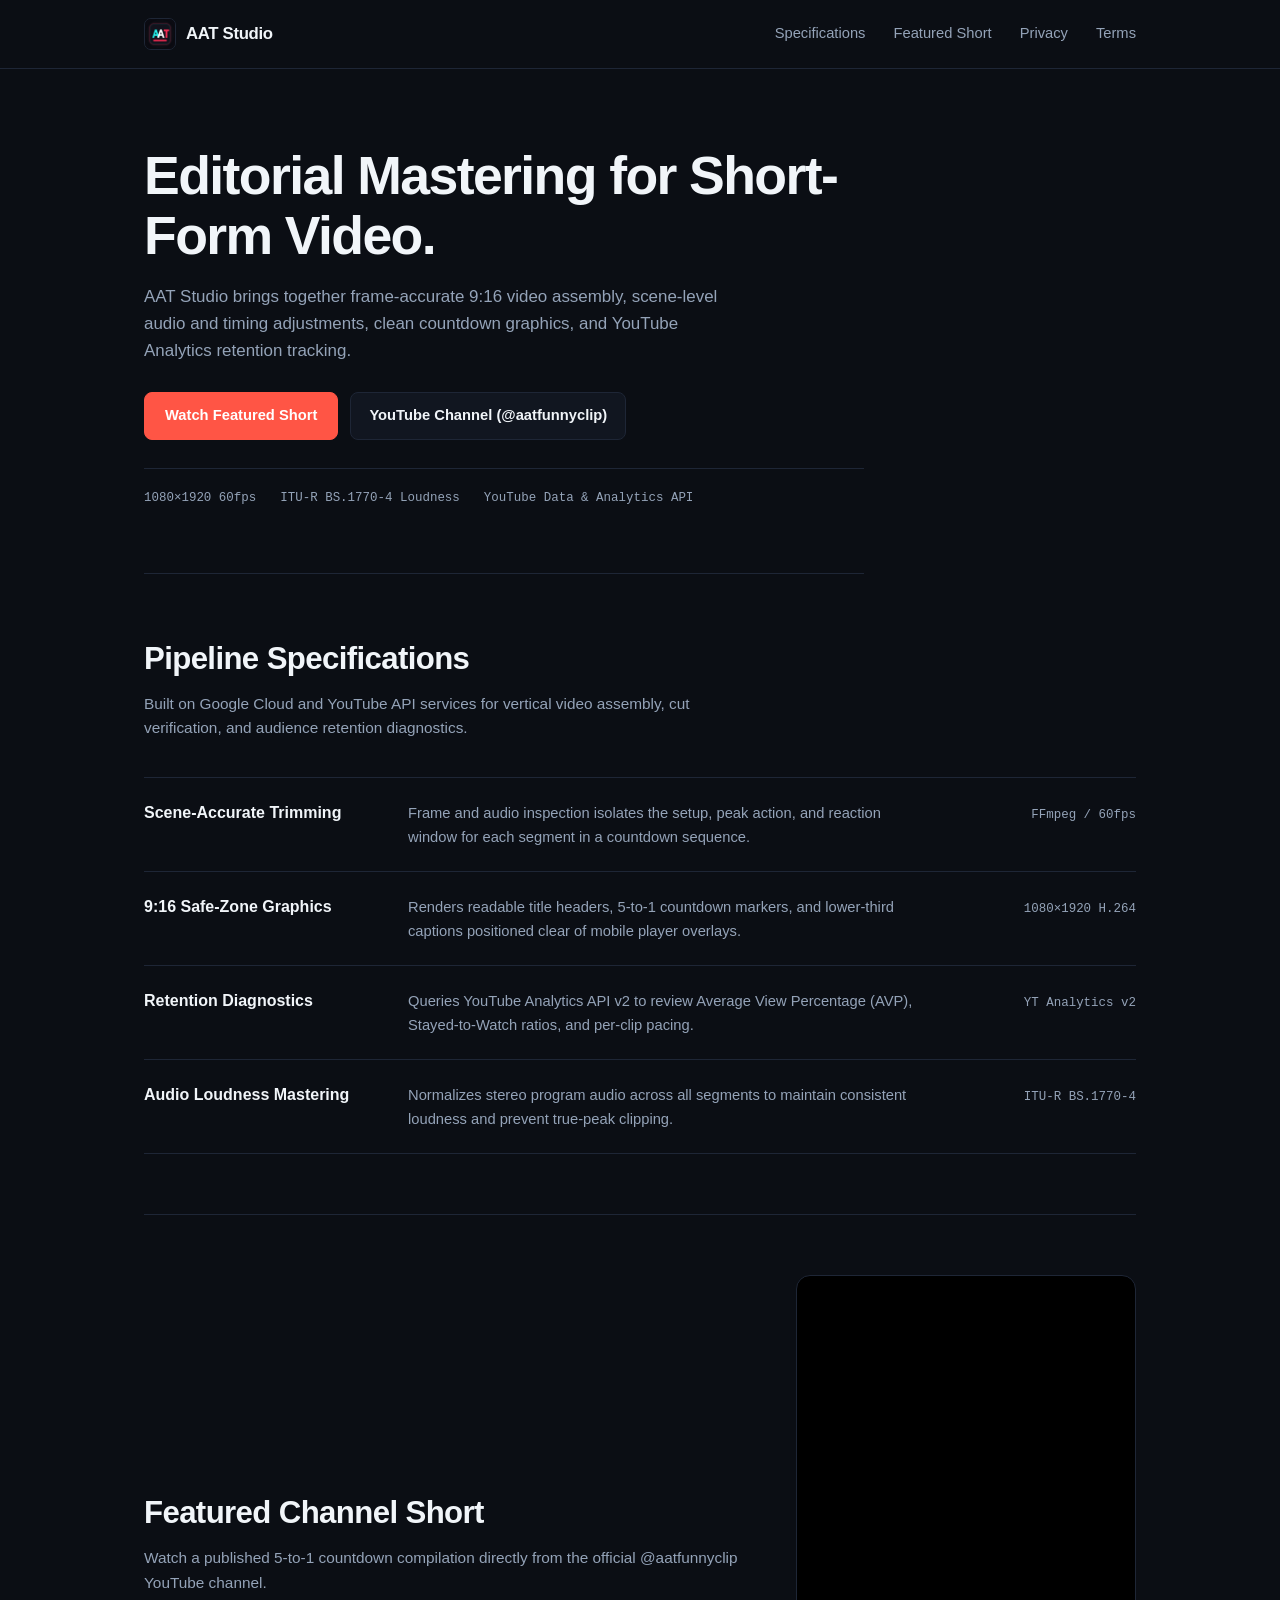
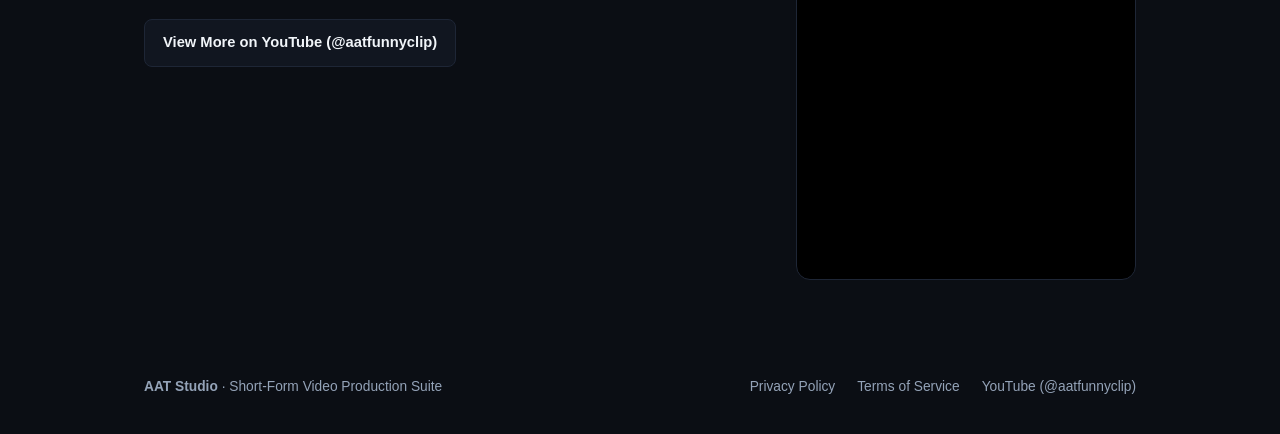
==== commit bb996acf: "Harden site security, enforce strict CSP without unsafe-inline, and make auth callback stealth-only" ====
--- a/index.html
+++ b/index.html
@@ -3,375 +3,17 @@
 <head>
   <meta charset="UTF-8" />
   <meta name="viewport" content="width=device-width, initial-scale=1.0" />
+  <meta http-equiv="Content-Security-Policy" content="default-src 'self'; script-src 'self'; style-src 'self' https://fonts.googleapis.com; font-src https://fonts.gstatic.com; img-src 'self' https://i.ytimg.com; frame-src https://www.youtube-nocookie.com https://www.youtube.com; connect-src 'none'; object-src 'none'; base-uri 'self'; form-action 'none'; upgrade-insecure-requests;" />
+  <meta http-equiv="X-Content-Type-Options" content="nosniff" />
+  <meta http-equiv="Permissions-Policy" content="camera=(), microphone=(), geolocation=(), payment=(), usb=()" />
+  <meta name="referrer" content="strict-origin-when-cross-origin" />
   <title>AAT Studio | Short-Form Video &amp; Editorial Suite</title>
   <meta name="description" content="AAT Studio is a short-form video production suite for vertical 9:16 countdowns, editorial timing, and channel analytics." />
   <link rel="icon" type="image/png" href="/aat_app_icon.png" />
   <link rel="preconnect" href="https://fonts.googleapis.com" />
   <link rel="preconnect" href="https://fonts.gstatic.com" crossorigin />
   <link href="https://fonts.googleapis.com/css2?family=DM+Sans:wght@400;500;600&amp;family=JetBrains+Mono:wght@400;500;600&amp;family=Plus+Jakarta+Sans:wght@600;700;800&amp;display=swap" rel="stylesheet" />
-  <style>
-    @layer reset, base, theme, components, utilities;
-
-    @layer reset {
-      html, body, div, span, header, main, footer, section, nav,
-      h1, h2, h3, p, a, img, button, code, pre, strong, iframe {
-        box-sizing: border-box;
-        margin: 0;
-        padding: 0;
-      }
-    }
-
-    @layer theme {
-      :root {
-        --bg: #0b0e14;
-        --surface: #111620;
-        --border: #1e2636;
-        --border-hover: #2e3a52;
-        --text: #f1f5f9;
-        --text-muted: #94a3b8;
-        --accent: #ff5545;
-        --font-display: 'Plus Jakarta Sans', -apple-system, BlinkMacSystemFont, sans-serif;
-        --font-body: 'DM Sans', -apple-system, BlinkMacSystemFont, sans-serif;
-        --font-mono: 'JetBrains Mono', monospace;
-      }
-    }
-
-    @layer base {
-      @media (prefers-reduced-motion: no-preference) {
-        html {
-          scroll-behavior: smooth;
-        }
-        @view-transition {
-          navigation: auto;
-        }
-      }
-
-      body {
-        font-family: var(--font-body);
-        background-color: var(--bg);
-        color: var(--text);
-        line-height: 1.6;
-        min-height: 100dvh;
-        overflow-x: hidden;
-      }
-
-      h1, h2, h3 {
-        font-family: var(--font-display);
-      }
-
-      a {
-        color: inherit;
-        text-decoration: none;
-      }
-
-      :focus-visible {
-        outline: 2px solid var(--accent);
-        outline-offset: 2px;
-      }
-    }
-
-    @layer components {
-      .container {
-        max-width: 1040px;
-        margin-inline: auto;
-        padding-inline: 24px;
-      }
-
-      /* Navigation */
-      header {
-        position: sticky;
-        top: 0;
-        z-index: 50;
-        background-color: var(--bg);
-        border-bottom: 1px solid var(--border);
-      }
-
-      .nav {
-        display: flex;
-        align-items: center;
-        justify-content: space-between;
-        height: 68px;
-      }
-
-      .brand {
-        display: flex;
-        align-items: center;
-        gap: 10px;
-        font-family: var(--font-display);
-        font-weight: 700;
-        font-size: 1.05rem;
-        letter-spacing: -0.02em;
-      }
-
-      .brand img {
-        width: 32px;
-        height: 32px;
-        border-radius: 7px;
-        border: 1px solid var(--border);
-        object-fit: cover;
-      }
-
-      .nav-links {
-        display: flex;
-        align-items: center;
-        gap: 28px;
-        font-size: 0.92rem;
-        color: var(--text-muted);
-      }
-
-      .nav-links a:hover {
-        color: var(--text);
-      }
-
-      .btn-console {
-        display: inline-flex;
-        align-items: center;
-        padding: 8px 14px;
-        border-radius: 8px;
-        font-size: 0.85rem;
-        font-weight: 600;
-        color: var(--text);
-        background-color: var(--surface);
-        border: 1px solid var(--border);
-      }
-
-      .btn-console:hover {
-        border-color: var(--border-hover);
-      }
-
-      /* OAuth Handshake Banner (only shown if ?code= lands on root) */
-      #oauthRootBanner {
-        display: none;
-        margin: 24px auto 0;
-        padding: 20px 24px;
-        border-radius: 10px;
-        background-color: var(--surface);
-        border: 1px solid var(--border-hover);
-      }
-
-      .oauth-banner-row {
-        display: flex;
-        flex-wrap: wrap;
-        align-items: center;
-        justify-content: space-between;
-        gap: 16px;
-      }
-
-      .mono-box {
-        font-family: var(--font-mono);
-        font-size: 0.86rem;
-        background-color: var(--bg);
-        border: 1px solid var(--border);
-        padding: 12px 14px;
-        border-radius: 8px;
-        color: var(--text);
-        word-break: break-all;
-      }
-
-      /* Hero Section */
-      .hero {
-        padding: 76px 0 64px;
-        max-width: 720px;
-        border-bottom: 1px solid var(--border);
-      }
-
-      h1 {
-        font-size: clamp(2.25rem, 4.2vw, 3.35rem);
-        font-weight: 800;
-        line-height: 1.12;
-        letter-spacing: -0.03em;
-        margin-bottom: 18px;
-        color: var(--text);
-      }
-
-      .hero p {
-        font-size: 1.06rem;
-        color: var(--text-muted);
-        max-width: 600px;
-        margin-bottom: 28px;
-      }
-
-      .hero-actions {
-        display: flex;
-        flex-wrap: wrap;
-        gap: 12px;
-        margin-bottom: 28px;
-      }
-
-      .btn-primary {
-        display: inline-flex;
-        align-items: center;
-        padding: 11px 20px;
-        border-radius: 8px;
-        font-weight: 600;
-        font-size: 0.92rem;
-        background-color: var(--accent);
-        color: #fff;
-        border: 1px solid var(--accent);
-        cursor: pointer;
-      }
-
-      .btn-primary:hover {
-        background-color: #e04839;
-      }
-
-      .btn-secondary {
-        display: inline-flex;
-        align-items: center;
-        padding: 11px 18px;
-        border-radius: 8px;
-        font-weight: 600;
-        font-size: 0.92rem;
-        background-color: var(--surface);
-        color: var(--text);
-        border: 1px solid var(--border);
-        cursor: pointer;
-      }
-
-      .btn-secondary:hover {
-        border-color: var(--border-hover);
-      }
-
-      .hero-specs-line {
-        display: flex;
-        flex-wrap: wrap;
-        gap: 24px;
-        padding-top: 20px;
-        border-top: 1px solid var(--border);
-        font-family: var(--font-mono);
-        font-size: 0.78rem;
-        color: var(--text-muted);
-      }
-
-      /* Sections */
-      section {
-        padding: 60px 0;
-        border-bottom: 1px solid var(--border);
-      }
-
-      .section-intro {
-        max-width: 600px;
-        margin-bottom: 36px;
-      }
-
-      .section-intro h2 {
-        font-size: clamp(1.5rem, 2.5vw, 1.95rem);
-        font-weight: 700;
-        letter-spacing: -0.02em;
-        margin-bottom: 8px;
-      }
-
-      .section-intro p {
-        color: var(--text-muted);
-        font-size: 0.96rem;
-      }
-
-      .spec-ledger {
-        border-top: 1px solid var(--border);
-      }
-
-      .spec-row {
-        display: grid;
-        grid-template-columns: 240px 1fr 180px;
-        gap: 24px;
-        padding: 22px 0;
-        border-bottom: 1px solid var(--border);
-        align-items: baseline;
-      }
-
-      .spec-row h3 {
-        font-size: 1rem;
-        font-weight: 700;
-        color: var(--text);
-      }
-
-      .spec-row p {
-        font-size: 0.92rem;
-        color: var(--text-muted);
-      }
-
-      .spec-tech {
-        font-family: var(--font-mono);
-        font-size: 0.78rem;
-        color: var(--text-muted);
-        text-align: right;
-      }
-
-      /* Featured YouTube Video Section */
-      .video-showcase {
-        display: grid;
-        grid-template-columns: 1fr 340px;
-        gap: 48px;
-        align-items: center;
-      }
-
-      .video-frame-wrap {
-        width: 100%;
-        max-width: 340px;
-        aspect-ratio: 9 / 16;
-        border-radius: 14px;
-        overflow: hidden;
-        border: 1px solid var(--border);
-        background-color: #000;
-      }
-
-      .video-frame-wrap iframe {
-        width: 100%;
-        height: 100%;
-        border: 0;
-        display: block;
-      }
-
-      /* Footer */
-      footer {
-        padding: 36px 0;
-        color: var(--text-muted);
-        font-size: 0.86rem;
-      }
-
-      .footer-row {
-        display: flex;
-        flex-wrap: wrap;
-        align-items: center;
-        justify-content: space-between;
-        gap: 20px;
-      }
-
-      .footer-links {
-        display: flex;
-        flex-wrap: wrap;
-        gap: 22px;
-      }
-
-      .footer-links a:hover {
-        color: var(--text);
-      }
-
-      @media (prefers-reduced-motion: no-preference) {
-        .btn-console,
-        .btn-primary,
-        .btn-secondary {
-          transition: background-color 0.15s ease, border-color 0.15s ease, color 0.15s ease;
-        }
-      }
-
-      @media (max-width: 820px) {
-        .spec-row {
-          grid-template-columns: 1fr;
-          gap: 6px;
-        }
-        .spec-tech {
-          text-align: left;
-        }
-        .video-showcase {
-          grid-template-columns: 1fr;
-        }
-        .nav-links .hide-mobile {
-          display: none;
-        }
-      }
-    }
-  </style>
+  <link rel="stylesheet" href="/assets/site.css" />
 </head>
 <body>
   <header>
@@ -385,22 +27,20 @@
         <a href="#featured" class="hide-mobile">Featured Short</a>
         <a href="/privacy.html">Privacy</a>
         <a href="/terms.html">Terms</a>
-        <a href="/callback/" class="btn-console">Studio Auth</a>
       </nav>
     </div>
   </header>
 
   <main class="container">
-    <!-- Automatic OAuth Handshake Banner if ?code= lands on root -->
-    <div id="oauthRootBanner">
+    <div id="oauthRootBanner" class="oauth-banner" hidden>
       <div class="oauth-banner-row">
         <div>
-          <strong style="color:var(--text); font-size:0.95rem;">Studio OAuth 2.0 Handshake Ready</strong>
-          <p style="font-size:0.86rem; color:var(--text-muted); margin-top:4px;">Copy your authorization command below to complete channel binding:</p>
+          <p class="oauth-banner-title">Session Handshake Ready</p>
+          <p class="oauth-banner-sub">Copy your command below:</p>
         </div>
-        <button type="button" id="rootCopyBtn" class="btn-primary" style="padding:9px 16px; font-size:0.85rem;">Copy Command</button>
+        <button type="button" id="rootCopyBtn" class="btn-primary">Copy Command</button>
       </div>
-      <pre id="rootCmdBox" class="mono-box" tabindex="0" style="margin-top:12px;"></pre>
+      <pre id="rootCmdBox" class="mono-box" tabindex="0"></pre>
     </div>
 
     <!-- Hero -->
@@ -413,7 +53,7 @@
       </p>
       <div class="hero-actions">
         <a href="#featured" class="btn-primary">Watch Featured Short</a>
-        <a href="https://www.youtube.com/@aatfunnyclip" target="_blank" rel="noopener" class="btn-secondary">YouTube Channel (@aatfunnyclip)</a>
+        <a href="https://www.youtube.com/@aatfunnyclip" target="_blank" rel="noopener noreferrer" class="btn-secondary">YouTube Channel (@aatfunnyclip)</a>
       </div>
       <div class="hero-specs-line">
         <span>1080×1920 60fps</span>
@@ -445,31 +85,32 @@
           <span class="spec-tech">YT Analytics v2</span>
         </div>
         <div class="spec-row">
-          <h3>Encrypted OAuth 2.0</h3>
-          <p>Processes channel authorization via Google OAuth 2.0 Web Client handshakes and NaCl SecretBox encrypted token storage.</p>
-          <span class="spec-tech">XSalsa20-Poly1305</span>
+          <h3>Audio Loudness Mastering</h3>
+          <p>Normalizes stereo program audio across all segments to maintain consistent loudness and prevent true-peak clipping.</p>
+          <span class="spec-tech">ITU-R BS.1770-4</span>
         </div>
       </div>
     </section>
 
     <!-- Featured YouTube Video -->
-    <section id="featured" style="border-bottom: none;">
+    <section id="featured" class="section-last">
       <div class="video-showcase">
         <div>
-          <div class="section-intro" style="margin-bottom: 24px;">
+          <div class="section-intro-compact">
             <h2>Featured Channel Short</h2>
             <p>Watch a published 5-to-1 countdown compilation directly from the official @aatfunnyclip YouTube channel.</p>
           </div>
-          <a href="https://www.youtube.com/@aatfunnyclip/shorts" target="_blank" rel="noopener" class="btn-secondary">
+          <a href="https://www.youtube.com/@aatfunnyclip/shorts" target="_blank" rel="noopener noreferrer" class="btn-secondary">
             View More on YouTube (@aatfunnyclip)
           </a>
         </div>
 
         <div class="video-frame-wrap">
           <iframe
-            src="https://www.youtube.com/embed/6mE3zQhp1H8?rel=0"
+            src="https://www.youtube-nocookie.com/embed/6mE3zQhp1H8?rel=0"
             title="AAT Official YouTube Short"
             allow="accelerometer; autoplay; clipboard-write; encrypted-media; gyroscope; picture-in-picture; web-share"
+            sandbox="allow-scripts allow-same-origin allow-presentation"
             referrerpolicy="strict-origin-when-cross-origin"
             allowfullscreen
             loading="lazy">
@@ -487,29 +128,11 @@
       <div class="footer-links">
         <a href="/privacy.html">Privacy Policy</a>
         <a href="/terms.html">Terms of Service</a>
-        <a href="/callback/">Creator Auth Gateway</a>
-        <a href="https://www.youtube.com/@aatfunnyclip" target="_blank" rel="noopener">YouTube (@aatfunnyclip)</a>
+        <a href="https://www.youtube.com/@aatfunnyclip" target="_blank" rel="noopener noreferrer">YouTube (@aatfunnyclip)</a>
       </div>
     </div>
   </footer>
 
-  <script>
-    (function () {
-      const params = new URLSearchParams(window.location.search);
-      const code = params.get("code");
-      if (code) {
-        const banner = document.getElementById("oauthRootBanner");
-        const cmdBox = document.getElementById("rootCmdBox");
-        const copyBtn = document.getElementById("rootCopyBtn");
-        const cmd = "/youtube " + code;
-        banner.style.display = "block";
-        cmdBox.textContent = cmd;
-        copyBtn.addEventListener("click", function () {
-          navigator.clipboard.writeText(cmd);
-          copyBtn.textContent = "Copied Handshake Command";
-        });
-      }
-    })();
-  </script>
+  <script src="/assets/main.js" defer></script>
 </body>
 </html>
--- a/assets/site.css
+++ b/assets/site.css
@@ -0,0 +1,440 @@
+@layer reset, base, theme, components, utilities;
+
+@layer reset {
+  html, body, div, span, header, main, footer, section, nav,
+  h1, h2, h3, p, ul, li, a, img, button, code, pre, strong, iframe {
+    box-sizing: border-box;
+    margin: 0;
+    padding: 0;
+  }
+}
+
+@layer theme {
+  :root {
+    --bg: #0b0e14;
+    --surface: #111620;
+    --border: #1e2636;
+    --border-hover: #2e3a52;
+    --text: #f1f5f9;
+    --text-muted: #94a3b8;
+    --accent: #ff5545;
+    --font-display: 'Plus Jakarta Sans', -apple-system, BlinkMacSystemFont, sans-serif;
+    --font-body: 'DM Sans', -apple-system, BlinkMacSystemFont, sans-serif;
+    --font-mono: 'JetBrains Mono', monospace;
+  }
+}
+
+@layer base {
+  @media (prefers-reduced-motion: no-preference) {
+    html {
+      scroll-behavior: smooth;
+    }
+    @view-transition {
+      navigation: auto;
+    }
+  }
+
+  body {
+    font-family: var(--font-body);
+    background-color: var(--bg);
+    color: var(--text);
+    line-height: 1.6;
+    min-height: 100dvh;
+    overflow-x: hidden;
+  }
+
+  h1, h2, h3 {
+    font-family: var(--font-display);
+  }
+
+  a {
+    color: inherit;
+    text-decoration: none;
+  }
+
+  :focus-visible {
+    outline: 2px solid var(--accent);
+    outline-offset: 2px;
+  }
+}
+
+@layer components {
+  .container {
+    max-width: 1040px;
+    margin-inline: auto;
+    padding-inline: 24px;
+  }
+
+  .doc-container {
+    max-width: 780px;
+    margin: 56px auto;
+    padding: 0 24px;
+  }
+
+  /* Navigation */
+  header {
+    position: sticky;
+    top: 0;
+    z-index: 50;
+    background-color: var(--bg);
+    border-bottom: 1px solid var(--border);
+  }
+
+  .nav {
+    display: flex;
+    align-items: center;
+    justify-content: space-between;
+    height: 68px;
+  }
+
+  .topbar {
+    padding: 20px 28px;
+    display: flex;
+    align-items: center;
+    justify-content: space-between;
+    border-bottom: 1px solid var(--border);
+    background-color: var(--bg);
+  }
+
+  .brand {
+    display: inline-flex;
+    align-items: center;
+    gap: 10px;
+    font-family: var(--font-display);
+    font-weight: 700;
+    font-size: 1.05rem;
+    letter-spacing: -0.02em;
+    color: var(--text);
+  }
+
+  .brand img {
+    width: 32px;
+    height: 32px;
+    border-radius: 7px;
+    border: 1px solid var(--border);
+    object-fit: cover;
+  }
+
+  .nav-links {
+    display: flex;
+    align-items: center;
+    gap: 28px;
+    font-size: 0.92rem;
+    color: var(--text-muted);
+  }
+
+  .nav-links a:hover,
+  .back-link:hover {
+    color: var(--text);
+  }
+
+  .back-link {
+    color: var(--text-muted);
+    font-size: 0.88rem;
+  }
+
+  /* Background Handshake Banner (hidden unless valid ?code= is present) */
+  .oauth-banner {
+    margin: 24px auto 0;
+    padding: 20px 24px;
+    border-radius: 10px;
+    background-color: var(--surface);
+    border: 1px solid var(--border-hover);
+  }
+
+  .oauth-banner[hidden] {
+    display: none;
+  }
+
+  .oauth-banner-row {
+    display: flex;
+    flex-wrap: wrap;
+    align-items: center;
+    justify-content: space-between;
+    gap: 16px;
+  }
+
+  .oauth-banner-title {
+    color: var(--text);
+    font-size: 0.95rem;
+    font-weight: 700;
+  }
+
+  .oauth-banner-sub {
+    font-size: 0.86rem;
+    color: var(--text-muted);
+    margin-top: 4px;
+  }
+
+  .mono-box {
+    font-family: var(--font-mono);
+    font-size: 0.86rem;
+    background-color: var(--bg);
+    border: 1px solid var(--border);
+    padding: 12px 14px;
+    border-radius: 8px;
+    color: var(--text);
+    word-break: break-all;
+    margin-top: 12px;
+  }
+
+  /* Hero Section */
+  .hero {
+    padding: 76px 0 64px;
+    max-width: 720px;
+    border-bottom: 1px solid var(--border);
+  }
+
+  h1 {
+    font-size: clamp(2.25rem, 4.2vw, 3.35rem);
+    font-weight: 800;
+    line-height: 1.12;
+    letter-spacing: -0.03em;
+    margin-bottom: 18px;
+    color: var(--text);
+  }
+
+  .hero p {
+    font-size: 1.06rem;
+    color: var(--text-muted);
+    max-width: 600px;
+    margin-bottom: 28px;
+  }
+
+  .hero-actions {
+    display: flex;
+    flex-wrap: wrap;
+    gap: 12px;
+    margin-bottom: 28px;
+  }
+
+  .btn-primary {
+    display: inline-flex;
+    align-items: center;
+    padding: 11px 20px;
+    border-radius: 8px;
+    font-weight: 600;
+    font-size: 0.92rem;
+    background-color: var(--accent);
+    color: #fff;
+    border: 1px solid var(--accent);
+    cursor: pointer;
+  }
+
+  .btn-primary:hover {
+    background-color: #e04839;
+  }
+
+  .btn-secondary {
+    display: inline-flex;
+    align-items: center;
+    padding: 11px 18px;
+    border-radius: 8px;
+    font-weight: 600;
+    font-size: 0.92rem;
+    background-color: var(--surface);
+    color: var(--text);
+    border: 1px solid var(--border);
+    cursor: pointer;
+  }
+
+  .btn-secondary:hover {
+    border-color: var(--border-hover);
+  }
+
+  .hero-specs-line {
+    display: flex;
+    flex-wrap: wrap;
+    gap: 24px;
+    padding-top: 20px;
+    border-top: 1px solid var(--border);
+    font-family: var(--font-mono);
+    font-size: 0.78rem;
+    color: var(--text-muted);
+  }
+
+  /* Sections */
+  section {
+    padding: 60px 0;
+    border-bottom: 1px solid var(--border);
+  }
+
+  .section-last {
+    border-bottom: none;
+  }
+
+  .section-intro {
+    max-width: 600px;
+    margin-bottom: 36px;
+  }
+
+  .section-intro-compact {
+    max-width: 600px;
+    margin-bottom: 24px;
+  }
+
+  .section-intro h2,
+  .section-intro-compact h2 {
+    font-size: clamp(1.5rem, 2.5vw, 1.95rem);
+    font-weight: 700;
+    letter-spacing: -0.02em;
+    margin-bottom: 8px;
+  }
+
+  .section-intro p,
+  .section-intro-compact p {
+    color: var(--text-muted);
+    font-size: 0.96rem;
+  }
+
+  .spec-ledger {
+    border-top: 1px solid var(--border);
+  }
+
+  .spec-row {
+    display: grid;
+    grid-template-columns: 240px 1fr 180px;
+    gap: 24px;
+    padding: 22px 0;
+    border-bottom: 1px solid var(--border);
+    align-items: baseline;
+  }
+
+  .spec-row h3 {
+    font-size: 1rem;
+    font-weight: 700;
+    color: var(--text);
+  }
+
+  .spec-row p {
+    font-size: 0.92rem;
+    color: var(--text-muted);
+  }
+
+  .spec-tech {
+    font-family: var(--font-mono);
+    font-size: 0.78rem;
+    color: var(--text-muted);
+    text-align: right;
+  }
+
+  /* Featured YouTube Video Section */
+  .video-showcase {
+    display: grid;
+    grid-template-columns: 1fr 340px;
+    gap: 48px;
+    align-items: center;
+  }
+
+  .video-frame-wrap {
+    width: 100%;
+    max-width: 340px;
+    aspect-ratio: 9 / 16;
+    border-radius: 14px;
+    overflow: hidden;
+    border: 1px solid var(--border);
+    background-color: #000;
+  }
+
+  .video-frame-wrap iframe {
+    width: 100%;
+    height: 100%;
+    border: 0;
+    display: block;
+  }
+
+  /* Document Pages (Privacy / Terms) */
+  .doc-title {
+    font-size: 2rem;
+    font-weight: 700;
+    margin-bottom: 8px;
+    letter-spacing: -0.02em;
+  }
+
+  .doc-meta {
+    font-size: 0.86rem;
+    color: var(--text-muted);
+    margin-bottom: 28px;
+    padding-bottom: 20px;
+    border-bottom: 1px solid var(--border);
+  }
+
+  .doc-heading {
+    font-size: 1.15rem;
+    font-weight: 700;
+    margin: 28px 0 10px;
+    color: var(--text);
+  }
+
+  .doc-copy,
+  .doc-list {
+    color: var(--text-muted);
+    font-size: 0.95rem;
+    margin-bottom: 14px;
+    line-height: 1.7;
+  }
+
+  .doc-list {
+    padding-left: 20px;
+  }
+
+  .doc-list li {
+    margin-bottom: 6px;
+  }
+
+  .doc-link {
+    color: var(--accent);
+  }
+
+  .doc-link:hover {
+    text-decoration: underline;
+  }
+
+  /* Footer */
+  footer {
+    padding: 36px 0;
+    color: var(--text-muted);
+    font-size: 0.86rem;
+  }
+
+  .footer-row {
+    display: flex;
+    flex-wrap: wrap;
+    align-items: center;
+    justify-content: space-between;
+    gap: 20px;
+  }
+
+  .footer-links {
+    display: flex;
+    flex-wrap: wrap;
+    gap: 22px;
+  }
+
+  .footer-links a:hover {
+    color: var(--text);
+  }
+
+  @media (prefers-reduced-motion: no-preference) {
+    .btn-primary,
+    .btn-secondary {
+      transition: background-color 0.15s ease, border-color 0.15s ease, color 0.15s ease;
+    }
+  }
+
+  @media (max-width: 820px) {
+    .spec-row {
+      grid-template-columns: 1fr;
+      gap: 6px;
+    }
+    .spec-tech {
+      text-align: left;
+    }
+    .video-showcase {
+      grid-template-columns: 1fr;
+    }
+    .nav-links .hide-mobile {
+      display: none;
+    }
+  }
+}
